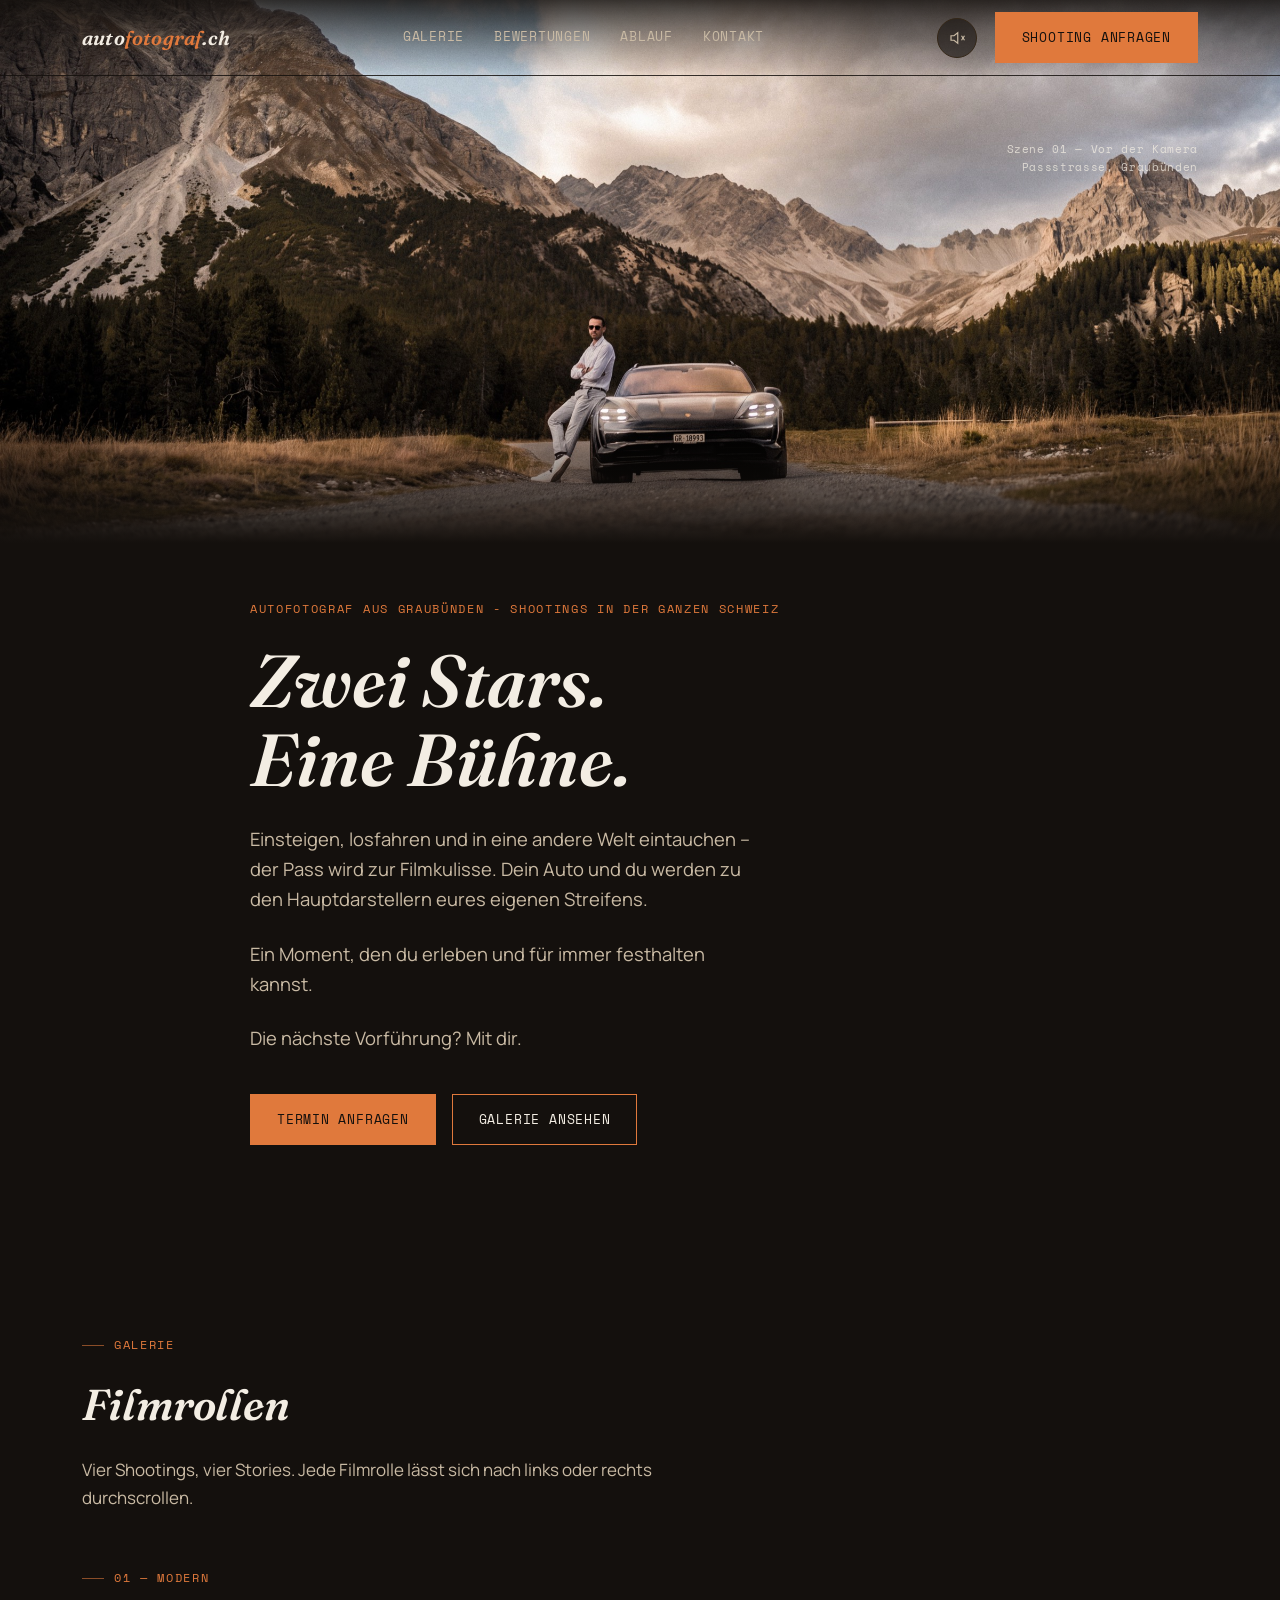
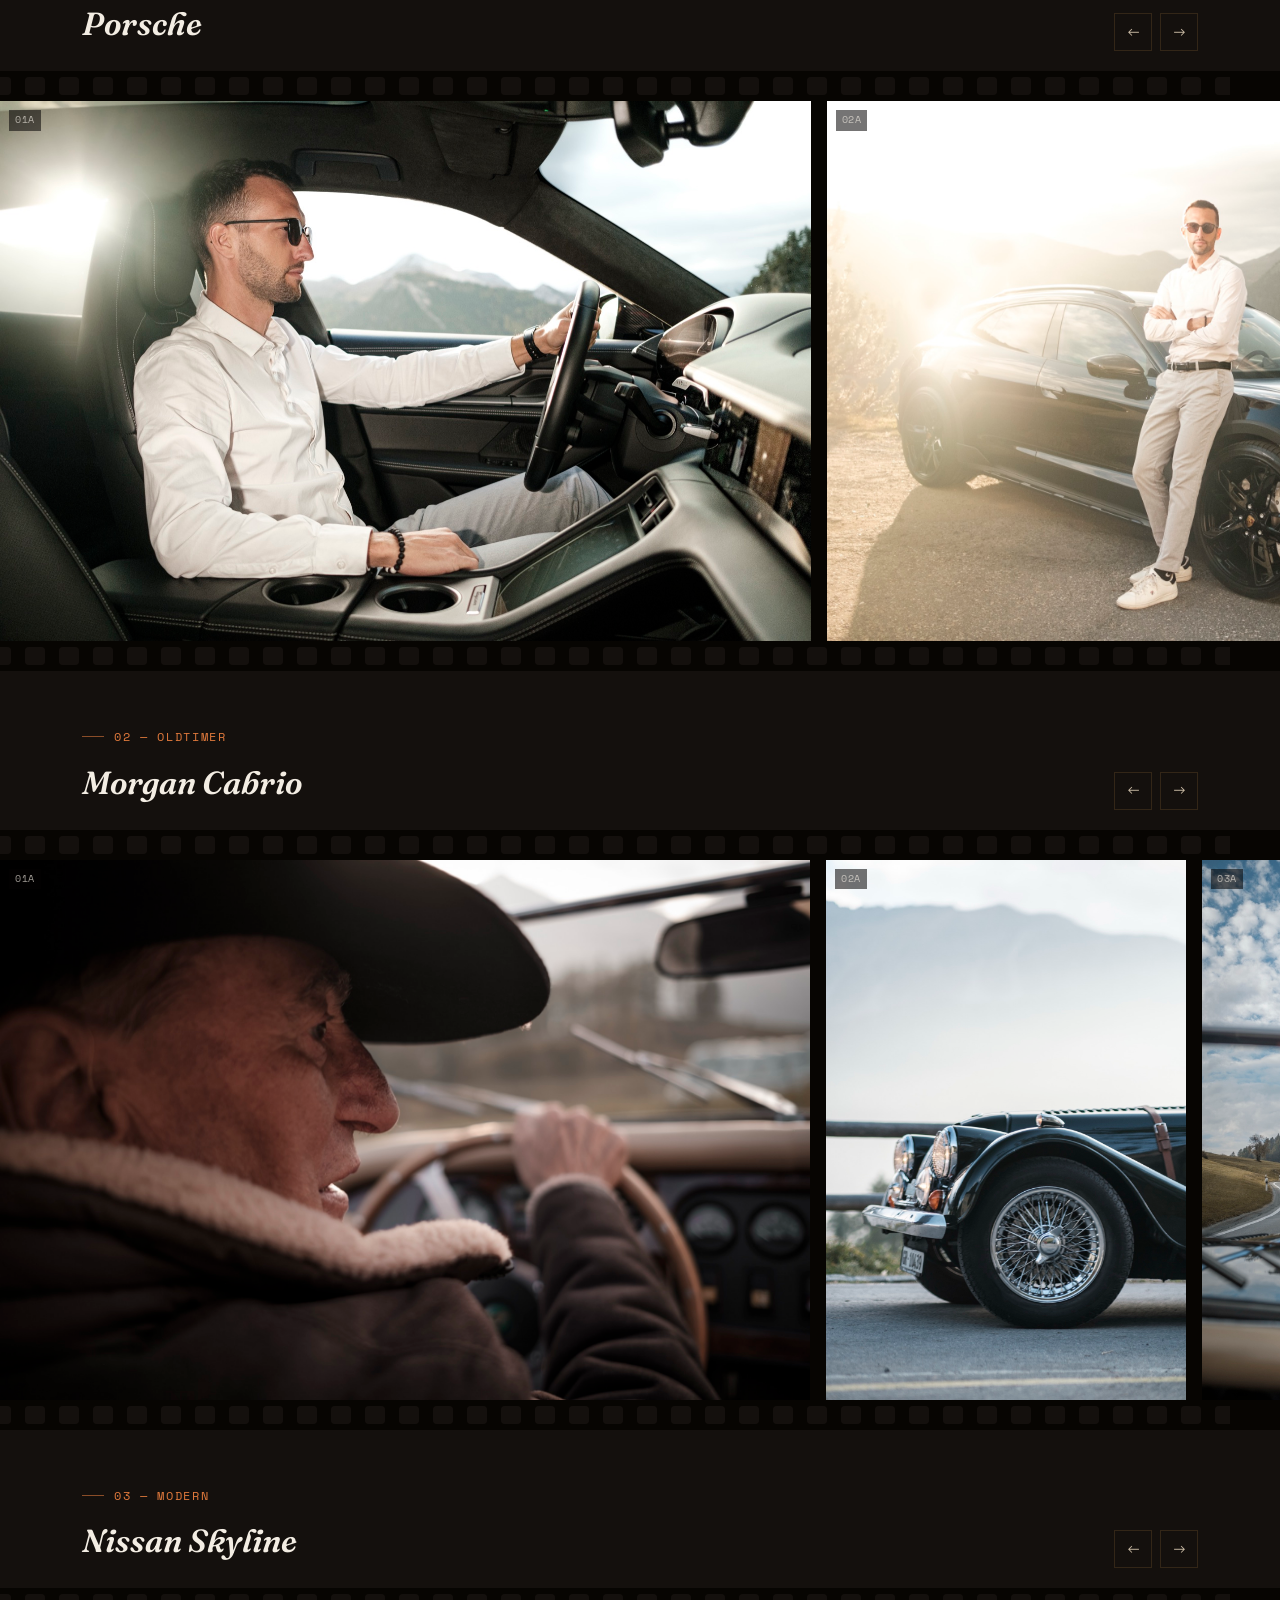
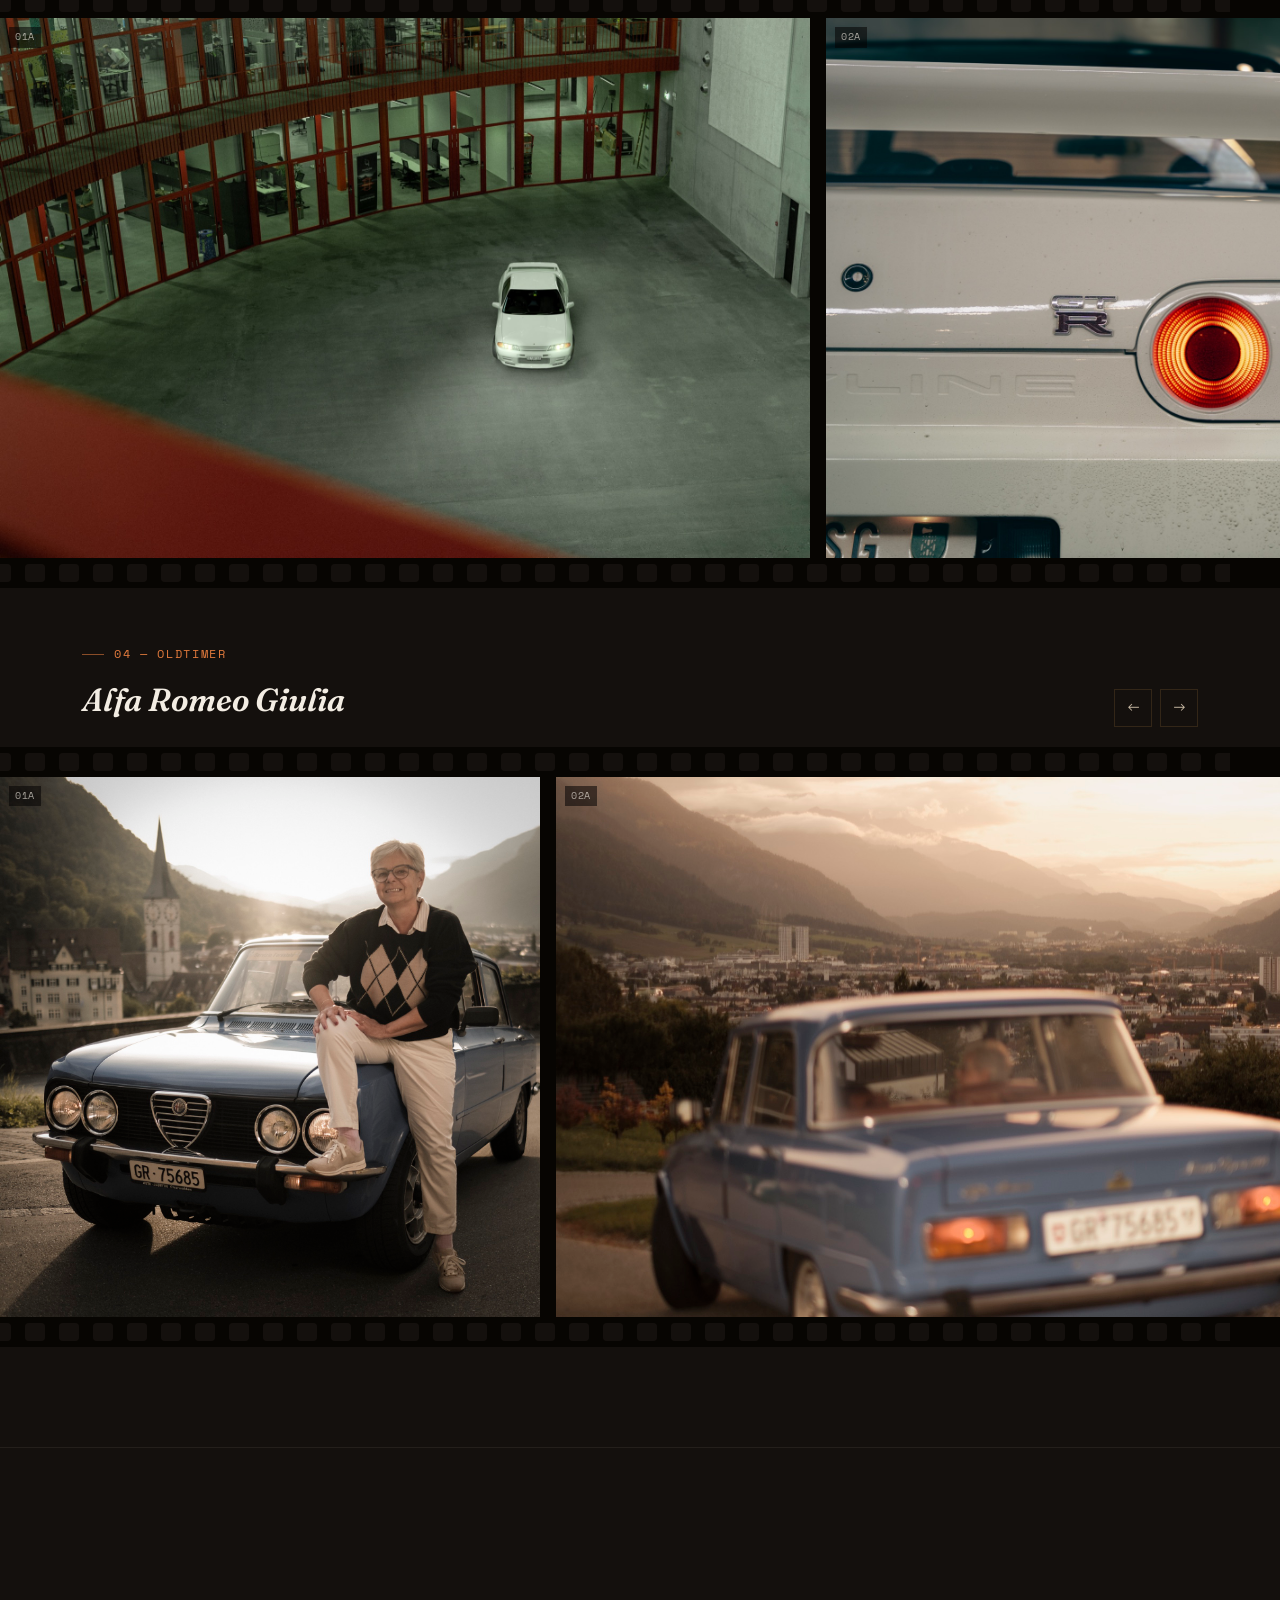
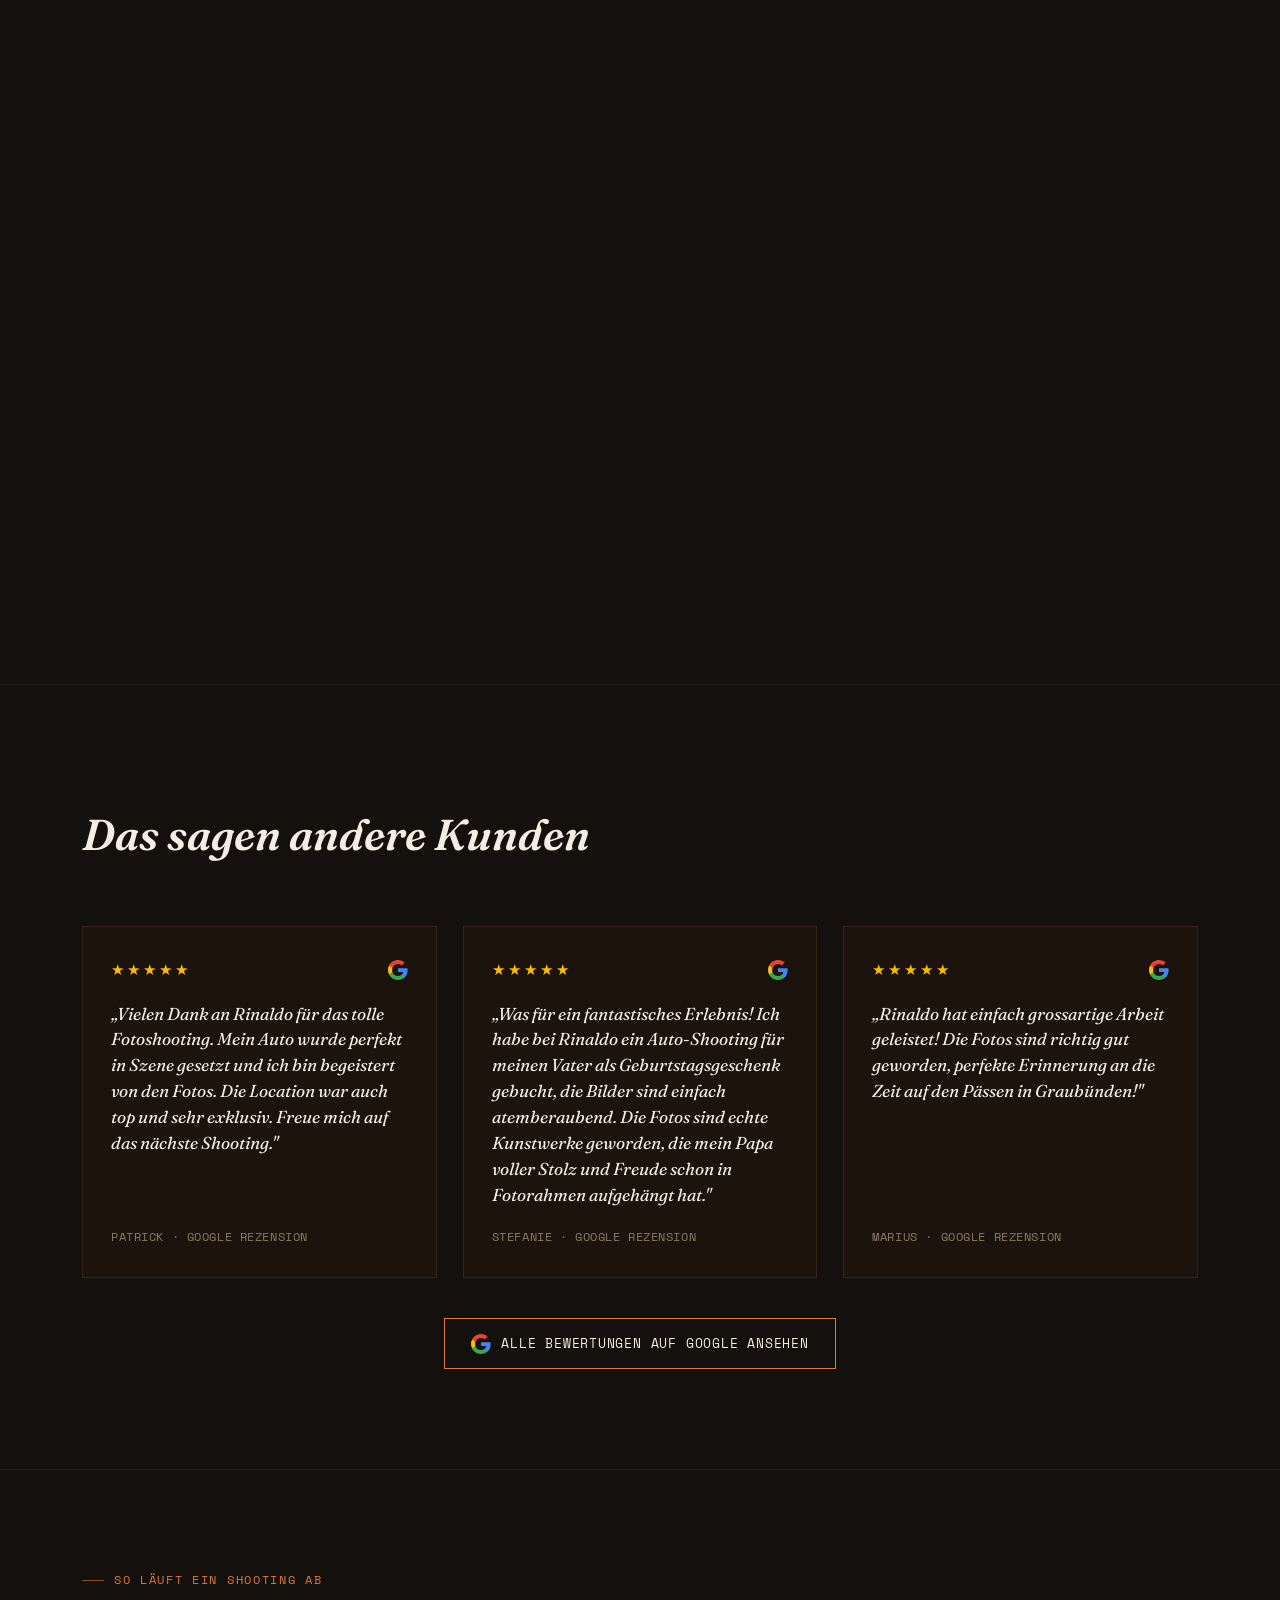
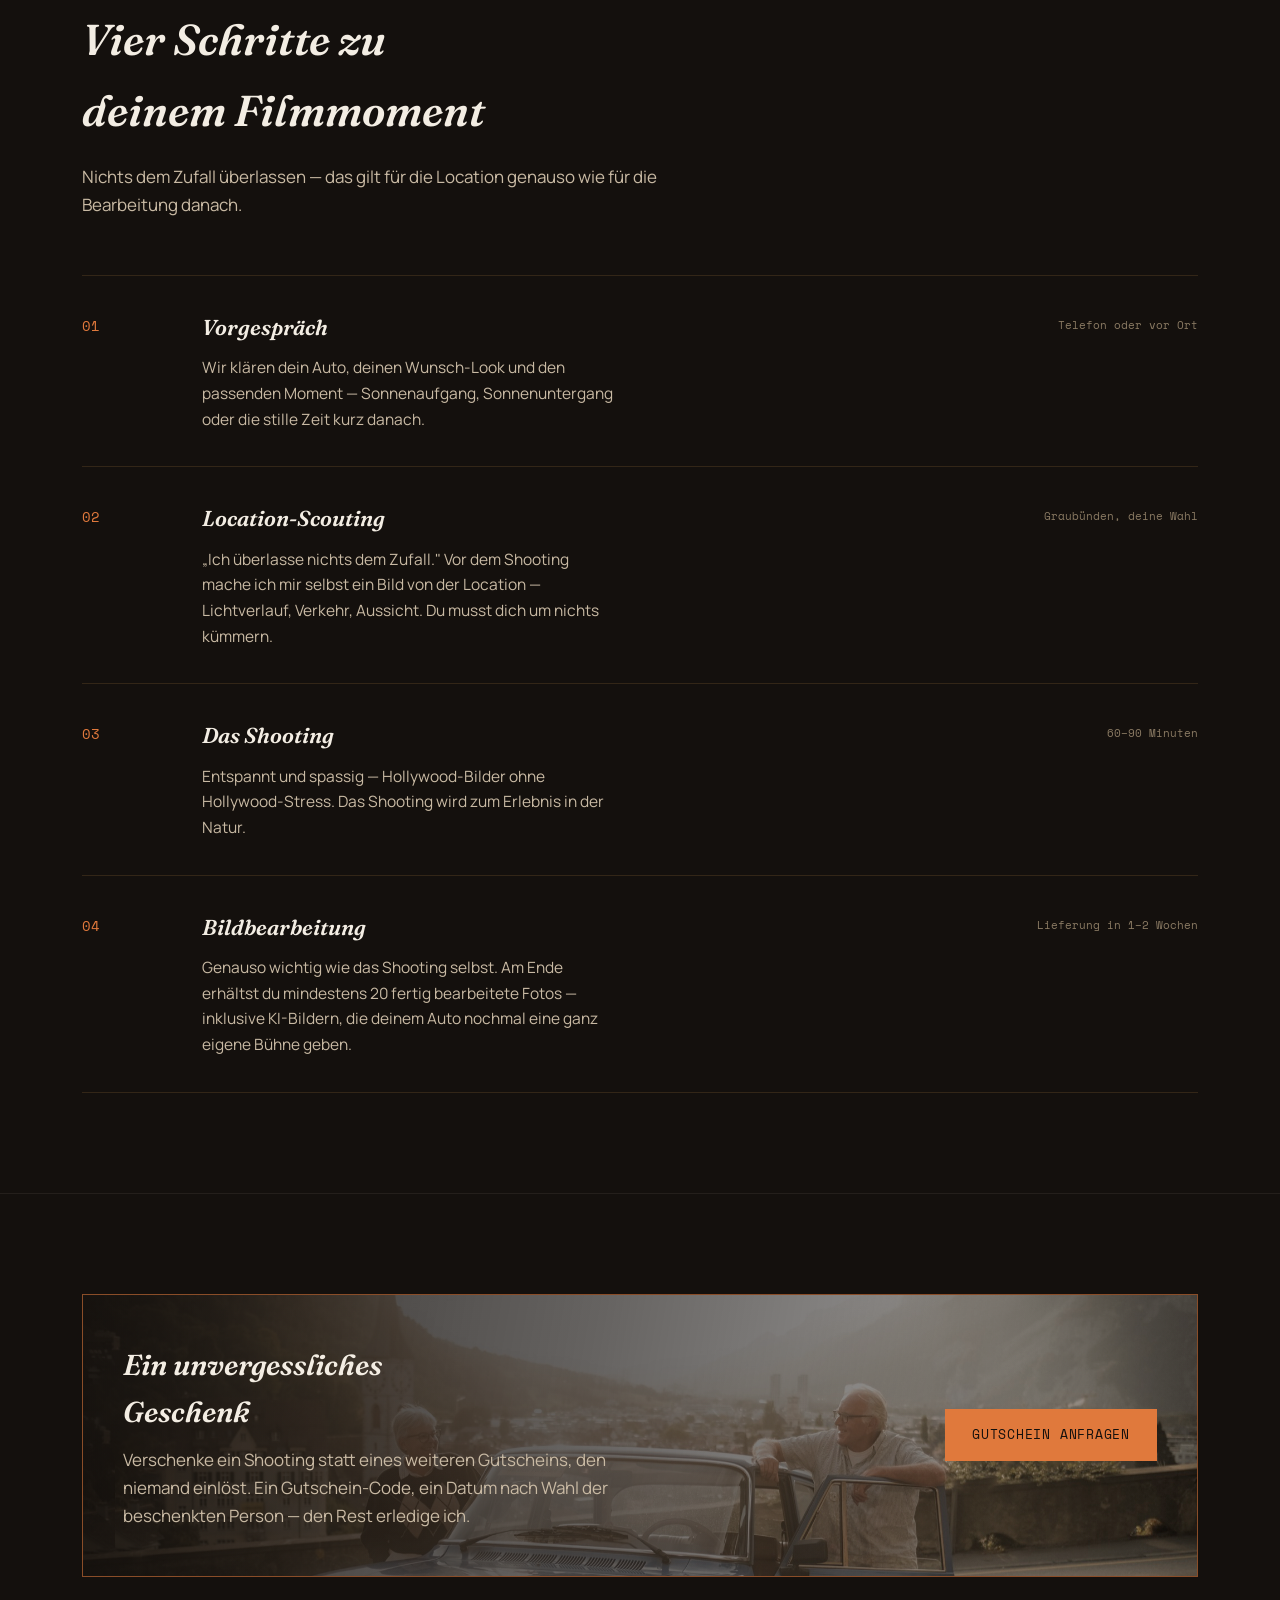
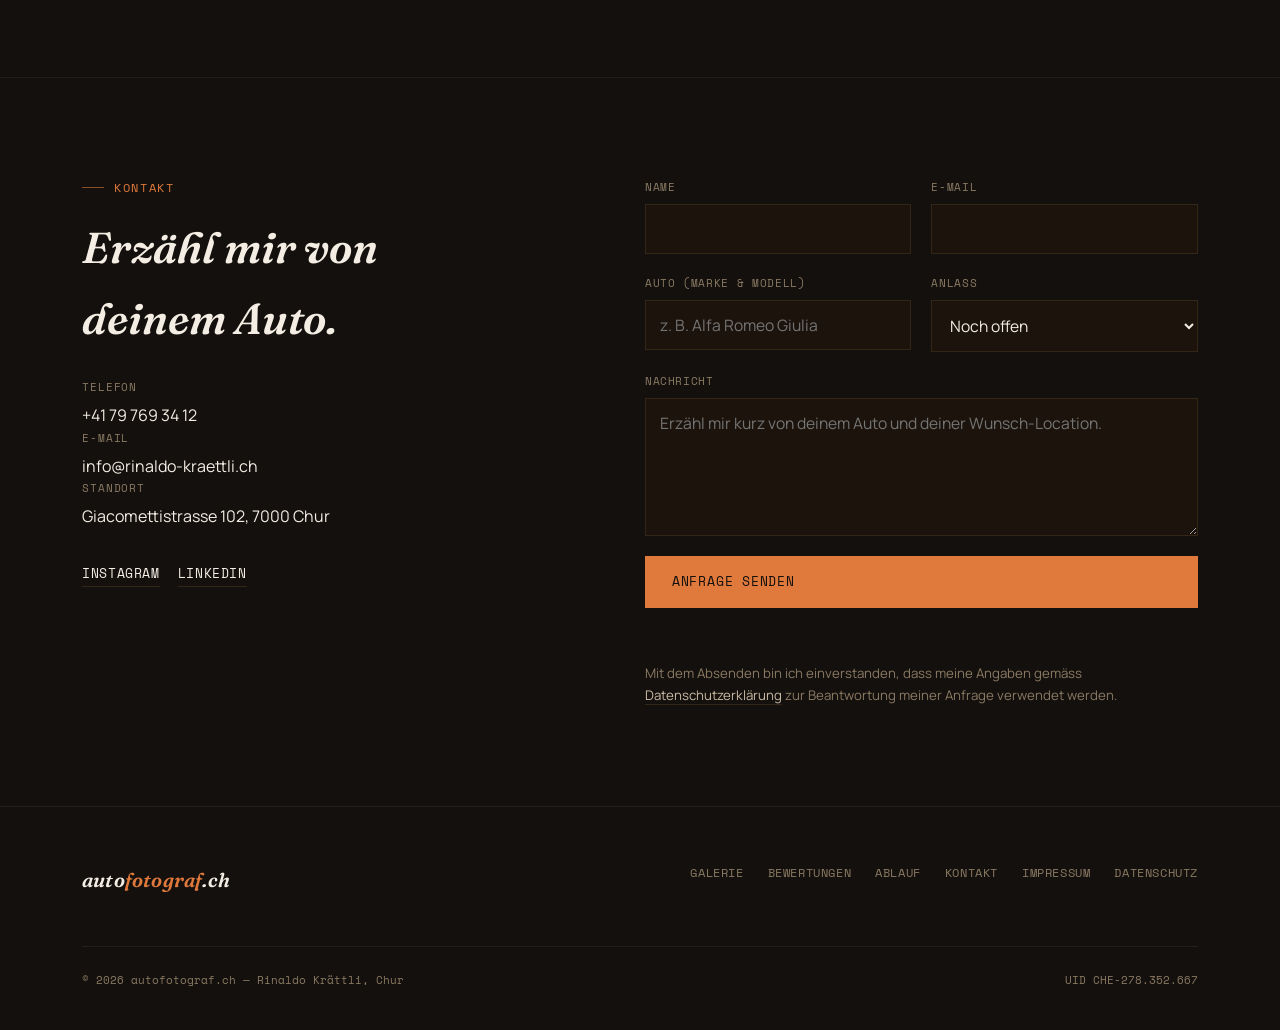
==== index.html @ 962dba7a "Move testimonials above the process section New order: Hero -> Galerie -> Intro (Portrait/Zitat) -> " ====
<!doctype html>
<html lang="de-CH">
<head>
  <meta charset="UTF-8">
  <meta name="viewport" content="width=device-width, initial-scale=1">
  <title>Autofotograf Schweiz — Auto-Fotoshootings in Graubünden</title>
  <meta name="description" content="Autofotograf aus der Schweiz, spezialisiert auf Auto-Fotoshootings auf den schönsten Pässen Graubündens. Cinematische Bilder, persönliche Betreuung, KI-Bilder inklusive. Jetzt Termin anfragen.">
  <link rel="canonical" href="https://www.autofotograf.ch/">
  <meta name="robots" content="index, follow">

  <!-- Open Graph -->
  <meta property="og:type" content="website">
  <meta property="og:site_name" content="autofotograf.ch">
  <meta property="og:title" content="Autofotograf Schweiz — Auto-Fotoshootings in Graubünden">
  <meta property="og:description" content="Dein Auto, inszeniert wie im Film. Autofotograf aus der Schweiz, unterwegs auf den Pässen Graubündens — mit Location-Scouting, professioneller Bearbeitung und KI-Bildern inklusive.">
  <meta property="og:url" content="https://www.autofotograf.ch/">
  <meta property="og:image" content="https://www.autofotograf.ch/assets/social-share.jpg">
  <meta property="og:locale" content="de_CH">
  <meta name="twitter:card" content="summary_large_image">
  <meta name="twitter:title" content="Autofotograf Schweiz — Auto-Fotoshootings in Graubünden">
  <meta name="twitter:description" content="Dein Auto, inszeniert wie im Film. Autofotograf aus der Schweiz, unterwegs auf den Pässen Graubündens.">
  <meta name="twitter:image" content="https://www.autofotograf.ch/assets/social-share.jpg">

  <link rel="icon" href="assets/favicon.svg" type="image/svg+xml">
  <link rel="icon" href="assets/favicon-32.png" sizes="32x32" type="image/png">
  <link rel="apple-touch-icon" href="assets/apple-touch-icon.png">
  <link rel="preconnect" href="https://fonts.googleapis.com">
  <link rel="preconnect" href="https://fonts.gstatic.com" crossorigin>
  <link href="https://fonts.googleapis.com/css2?family=Fraunces:ital,wght@0,500;0,600;1,500;1,600&family=Manrope:wght@400;500;600;700&family=Space+Mono:wght@400;700&display=swap" rel="stylesheet">
  <link rel="stylesheet" href="assets/styles.css">

  <!-- Structured data: local business + reviews, so search engines connect the dots without guesswork -->
  <script type="application/ld+json">
  {
    "@context": "https://schema.org",
    "@type": "ProfessionalService",
    "name": "autofotograf.ch — Rinaldo Krättli",
    "image": "https://www.autofotograf.ch/assets/social-share.jpg",
    "url": "https://www.autofotograf.ch/",
    "telephone": "+41797693412",
    "email": "info@rinaldo-kraettli.ch",
    "priceRange": "CHF",
    "address": {
      "@type": "PostalAddress",
      "streetAddress": "Giacomettistrasse 102",
      "postalCode": "7000",
      "addressLocality": "Chur",
      "addressRegion": "Graubünden",
      "addressCountry": "CH"
    },
    "areaServed": ["Schweiz", "Graubünden"],
    "sameAs": [
      "https://www.instagram.com/rinaldokraettli",
      "https://www.linkedin.com/in/rinaldokraettli"
    ],
    "aggregateRating": {
      "@type": "AggregateRating",
      "ratingValue": "5",
      "reviewCount": "3"
    },
    "review": [
      {
        "@type": "Review",
        "author": { "@type": "Person", "name": "Patrick" },
        "reviewRating": { "@type": "Rating", "ratingValue": "5" },
        "reviewBody": "Vielen Dank an Rinaldo für das tolle Fotoshooting. Mein Auto wurde perfekt in Szene gesetzt und ich bin begeistert von den Fotos. Die Location war auch top und sehr exklusiv. Freue mich auf das nächste Shooting."
      },
      {
        "@type": "Review",
        "author": { "@type": "Person", "name": "Stefanie" },
        "reviewRating": { "@type": "Rating", "ratingValue": "5" },
        "reviewBody": "Was für ein fantastisches Erlebnis! Ich habe bei Rinaldo ein Auto-Shooting für meinen Vater als Geburtstagsgeschenk gebucht, die Bilder sind einfach atemberaubend. Die Fotos sind echte Kunstwerke geworden, die ich mir immer wieder gerne anschaue und mein Papa voller Stolz und Freude schon in Fotorahmen aufgehängt hat."
      },
      {
        "@type": "Review",
        "author": { "@type": "Person", "name": "Marius" },
        "reviewRating": { "@type": "Rating", "ratingValue": "5" },
        "reviewBody": "Rinaldo hat einfach grossartige Arbeit geleistet! Ich hatte ein Auto-Fotoshooting bei ihm und die Ergebnisse sind der Hammer. Die Fotos sind richtig gut geworden, perfekte Erinnerung an die Zeit auf den Pässen in Graubünden!"
      }
    ]
  }
  </script>
</head>
<body>
  <a class="skip-link" href="#main">Zum Inhalt springen</a>

  <nav class="site-nav" id="siteNav">
    <div class="wrap">
      <a class="brand" href="#top">auto<span>fotograf</span>.ch</a>
      <div class="nav-links">
        <a href="#galerie">Galerie</a>
        <a href="#bewertungen">Bewertungen</a>
        <a href="#ablauf">Ablauf</a>
        <a href="#kontakt">Kontakt</a>
      </div>
      <div class="nav-right">
        <button class="sound-toggle" id="soundToggle" type="button" aria-pressed="false" aria-label="Hintergrundklang ein- oder ausschalten">
          <svg class="icon-off" viewBox="0 0 24 24" fill="none" stroke="currentColor" stroke-width="1.6"><path d="M4 9v6h4l5 4V5L8 9H4z"/><line x1="18" y1="9" x2="22" y2="15"/><line x1="22" y1="9" x2="18" y2="15"/></svg>
          <svg class="icon-on" viewBox="0 0 24 24" fill="none" stroke="currentColor" stroke-width="1.6"><path d="M4 9v6h4l5 4V5L8 9H4z"/><path d="M16.5 8.5a5 5 0 0 1 0 7"/><path d="M19 6a8.5 8.5 0 0 1 0 12"/></svg>
        </button>
        <a class="btn btn-solid" href="#kontakt">Shooting anfragen</a>
      </div>
    </div>
  </nav>

  <main id="main">

    <!-- ============ HERO ============ -->
    <header class="hero" id="top">
      <div class="hero-media">
        <img src="assets/img/autofotograf-graubuenden-porsche-cinemascope-panorama.jpg" alt="Autofotografie Porsche vor Bündner Bergpanorama, Cinemascope-Weitwinkel" loading="eager" width="2400" height="1018">
        <div class="hero-frame-label">Szene 01 — Vor der Kamera<br>Passstrasse, Graubünden</div>
      </div>
      <div class="wrap hero-copy">
        <div class="eyebrow hero-tag">Autofotograf aus Graubünden - Shootings in der ganzen Schweiz</div>
        <h1 class="reveal">Zwei Stars.<br>Eine Bühne.</h1>
        <p class="sub reveal">Einsteigen, losfahren und in eine andere Welt eintauchen – der Pass wird zur Filmkulisse. Dein Auto und du werden zu den Hauptdarstellern eures eigenen Streifens.</p>
        <p class="sub reveal">Ein Moment, den du erleben und für immer festhalten kannst.</p>
        <p class="sub reveal">Die nächste Vorführung? Mit dir.</p>
        <div class="hero-actions reveal">
          <a class="btn btn-solid" href="#kontakt">Termin anfragen</a>
          <a class="btn" href="#galerie">Galerie ansehen</a>
        </div>
      </div>
    </header>

    <!-- ============ GALERIE ============ -->
    <section id="galerie" aria-labelledby="galerie-heading">
      <div class="wrap">
        <div class="section-head reveal">
          <div class="eyebrow">Galerie</div>
          <h2 id="galerie-heading">Filmrollen</h2>
          <p class="lede">Vier Shootings, vier Stories. Jede Filmrolle lässt sich nach links oder rechts durchscrollen.</p>
        </div>
      </div>

      <!-- Porsche -->
      <div class="car-gallery reveal" aria-labelledby="car-porsche-heading">
        <div class="wrap car-gallery-head">
          <div>
            <div class="eyebrow">01 — Modern</div>
            <h3 id="car-porsche-heading">Porsche</h3>
          </div>
          <div class="car-gallery-nav">
            <button type="button" data-scroll="prev" aria-label="Porsche-Galerie nach links scrollen">←</button>
            <button type="button" data-scroll="next" aria-label="Porsche-Galerie nach rechts scrollen">→</button>
          </div>
        </div>
        <div class="car-gallery-track">
          <div class="car-gallery-item">
            <img src="assets/img/autofotograf-schweiz-porsche-am-steuer.jpg" alt="Autofotografie Porsche, Fahrer am Steuer, Graubünden" loading="eager" width="1600" height="1066">
            <span class="cap">Porsche, am Steuer</span>
          </div>
          <div class="car-gallery-item">
            <img src="assets/img/autofotograf-graubuenden-porsche-bergpanorama.jpg" alt="Autofotografie Porsche mit Besitzer vor Bergpanorama, Graubünden" loading="lazy" width="2000" height="1333">
            <span class="cap">Porsche, Bergpanorama</span>
          </div>
          <div class="car-gallery-item">
            <img src="assets/img/autofotograf-graubuenden-porsche-ausstieg-pass.jpg" alt="Autofotografie Porsche, Ausstieg auf einer Passstrasse, Graubünden" loading="lazy" width="1234" height="1600">
            <span class="cap">Porsche, Ausstieg auf dem Pass</span>
          </div>
          <div class="car-gallery-item">
            <img src="assets/img/autofotograf-graubuenden-porsche-schroffer-gipfel.jpg" alt="Autofotografie Porsche vor schroffem Gipfel, Graubünden" loading="lazy" width="1800" height="1200">
            <span class="cap">Porsche, schroffer Gipfel</span>
          </div>
          <div class="car-gallery-item">
            <img src="assets/img/autofotograf-schweiz-porsche-motorhaube-detail.jpg" alt="Autofotografie Porsche, Nahaufnahme Motorhaube mit Fahrer, Graubünden" loading="lazy" width="1200" height="1800">
            <span class="cap">Porsche, Motorhaube im Detail</span>
          </div>
          <div class="car-gallery-item">
            <img src="assets/img/autofotograf-graubuenden-porsche-blick-tal.jpg" alt="Autofotografie Porsche mit Blick ins Tal, Graubünden" loading="lazy" width="2400" height="1600">
            <span class="cap">Porsche, Blick ins Tal</span>
          </div>
          <div class="car-gallery-item">
            <img src="assets/img/autofotograf-graubuenden-porsche-ausstieg-wald.jpg" alt="Autofotografie Porsche mit Fahrer, Tür offen, Wald- und Bergkulisse Graubünden" loading="lazy" width="2000" height="1333">
            <span class="cap">Porsche, Ausstieg im Wald</span>
          </div>
          <div class="car-gallery-item">
            <img src="assets/img/autofotograf-graubuenden-porsche-goldene-stunde.jpg" alt="Autofotografie Porsche zur goldenen Stunde, Graubünden" loading="lazy" width="1200" height="1800">
            <span class="cap">Porsche, goldene Stunde</span>
          </div>
          <div class="car-gallery-item">
            <img src="assets/img/autofotograf-graubuenden-porsche-fahrer-haube.jpg" alt="Autofotografie Porsche, Fahrer an der Motorhaube, Bergpanorama Graubünden" loading="lazy" width="1506" height="1800">
            <span class="cap">Porsche, Fahrer an der Haube</span>
          </div>
          <div class="car-gallery-item">
            <img src="assets/img/autofotograf-graubuenden-porsche-passstrasse.jpg" alt="Autofotografie Porsche vor Bergpanorama, Graubünden" loading="lazy" width="2400" height="1600">
            <span class="cap">Porsche, Passstrasse Graubünden</span>
          </div>
          <div class="car-gallery-item">
            <img src="assets/img/autofotograf-graubuenden-porsche-vor-gipfel.jpg" alt="Autofotografie Porsche, Fahrer seitlich stehend vor Gipfel, Graubünden" loading="lazy" width="1800" height="1207">
            <span class="cap">Porsche, vor dem Gipfel</span>
          </div>
          <div class="car-gallery-item">
            <img src="assets/img/autofotograf-graubuenden-porsche-abenddaemmerung.jpg" alt="Autofotografie Porsche in der Abenddämmerung, Graubünden" loading="lazy" width="1800" height="1200">
            <span class="cap">Porsche, Abenddämmerung</span>
          </div>
        </div>
      </div>

      <!-- Morgan -->
      <div class="car-gallery reveal" aria-labelledby="car-morgan-heading">
        <div class="wrap car-gallery-head">
          <div>
            <div class="eyebrow">02 — Oldtimer</div>
            <h3 id="car-morgan-heading">Morgan Cabrio</h3>
          </div>
          <div class="car-gallery-nav">
            <button type="button" data-scroll="prev" aria-label="Morgan-Galerie nach links scrollen">←</button>
            <button type="button" data-scroll="next" aria-label="Morgan-Galerie nach rechts scrollen">→</button>
          </div>
        </div>
        <div class="car-gallery-track">
          <div class="car-gallery-item">
            <img src="assets/img/autofotograf-schweiz-morgan-fahrer-hut.jpg" alt="Autofotografie Morgan Roadster, Fahrer mit Hut, Graubünden" loading="lazy" width="1800" height="1200">
            <span class="cap">Morgan, Fahrer mit Hut</span>
          </div>
          <div class="car-gallery-item">
            <img src="assets/img/autofotograf-graubuenden-morgan-kurve-nebel.jpg" alt="Autofotografie Morgan Roadster in einer Kurve im Nebel, Graubünden" loading="lazy" width="1200" height="1800">
            <span class="cap">Morgan, Kurve im Nebel</span>
          </div>
          <div class="car-gallery-item">
            <img src="assets/img/autofotograf-schweiz-morgan-armaturen-detail.jpg" alt="Autofotografie Morgan Roadster, Blick auf die Armaturen, Graubünden" loading="lazy" width="1200" height="1800">
            <span class="cap">Morgan, Armaturen im Detail</span>
          </div>
          <div class="car-gallery-item">
            <img src="assets/img/autofotograf-graubuenden-morgan-gewitterhimmel.jpg" alt="Autofotografie Morgan Roadster unter dramatischem Gewitterhimmel, Graubünden" loading="lazy" width="1800" height="1200">
            <span class="cap">Morgan, Gewitterhimmel</span>
          </div>
          <div class="car-gallery-item">
            <img src="assets/img/autofotograf-graubuenden-morgan-pfeife-weitblick.jpg" alt="Autofotografie Morgan Roadster, Fahrer mit Pfeife, Blick ins Tal, Graubünden" loading="lazy" width="1800" height="1200">
            <span class="cap">Morgan, Pfeife und Weitblick</span>
          </div>
          <div class="car-gallery-item">
            <img src="assets/img/autofotograf-schweiz-morgan-waldstrasse.jpg" alt="Autofotografie Morgan Roadster auf einer Waldstrasse, Graubünden" loading="lazy" width="1800" height="1200">
            <span class="cap">Morgan, Waldstrasse</span>
          </div>
          <div class="car-gallery-item">
            <img src="assets/img/autofotograf-graubuenden-morgan-rueckspiegel.jpg" alt="Autofotografie Morgan Roadster, Blick durch den Rückspiegel, Alpenpass Graubünden" loading="lazy" width="1600" height="1066">
            <span class="cap">Morgan, Blick zurück</span>
          </div>
          <div class="car-gallery-item">
            <img src="assets/img/autofotograf-schweiz-morgan-holzlenkrad.jpg" alt="Autofotografie Morgan Roadster, Holzlenkrad im Detail, Graubünden" loading="lazy" width="1800" height="1263">
            <span class="cap">Morgan, Holzlenkrad</span>
          </div>
          <div class="car-gallery-item">
            <img src="assets/img/autofotograf-graubuenden-morgan-fahrerportrait.jpg" alt="Autofotografie Morgan Roadster, Fahrerportrait mit Pfeife, Graubünden" loading="lazy" width="1200" height="1800">
            <span class="cap">Morgan, Fahrerportrait</span>
          </div>
          <div class="car-gallery-item">
            <img src="assets/img/autofotograf-graubuenden-morgan-dorfstrasse.jpg" alt="Autofotografie Morgan Roadster in einer Bündner Dorfstrasse" loading="lazy" width="1200" height="1800">
            <span class="cap">Morgan, in der Dorfstrasse</span>
          </div>
          <div class="car-gallery-item">
            <img src="assets/img/autofotograf-schweiz-morgan-offene-strasse.jpg" alt="Autofotografie Morgan Roadster auf offener Strasse, Graubünden" loading="lazy" width="1800" height="1324">
            <span class="cap">Morgan, offene Strasse</span>
          </div>
          <div class="car-gallery-item">
            <img src="assets/img/autofotograf-schweiz-morgan-ki-bild.jpg" alt="KI-generiertes Bild eines Morgan Roadster unter dramatischem Himmel, Beispiel aus dem Shooting" loading="lazy" width="1800" height="1192">
            <span class="cap">KI-Bild-Beispiel — inklusive</span>
          </div>
        </div>
      </div>

      <!-- Nissan -->
      <div class="car-gallery reveal" aria-labelledby="car-nissan-heading">
        <div class="wrap car-gallery-head">
          <div>
            <div class="eyebrow">03 — Modern</div>
            <h3 id="car-nissan-heading">Nissan Skyline</h3>
          </div>
          <div class="car-gallery-nav">
            <button type="button" data-scroll="prev" aria-label="Nissan-Galerie nach links scrollen">←</button>
            <button type="button" data-scroll="next" aria-label="Nissan-Galerie nach rechts scrollen">→</button>
          </div>
        </div>
        <div class="car-gallery-track">
          <div class="car-gallery-item">
            <img src="assets/img/autofotograf-schweiz-nissan-skyline-von-oben.jpg" alt="Autofotografie Nissan Skyline von oben, roter Stahlrahmen, Graubünden" loading="lazy" width="1800" height="1200">
            <span class="cap">Nissan Skyline, von oben</span>
          </div>
          <div class="car-gallery-item">
            <img src="assets/img/autofotograf-schweiz-nissan-skyline-ruecklicht.jpg" alt="Autofotografie Nissan Skyline GT-R, Rücklicht im Detail, Graubünden" loading="lazy" width="1800" height="1200">
            <span class="cap">Nissan Skyline, Rücklicht-Detail</span>
          </div>
          <div class="car-gallery-item">
            <img src="assets/img/autofotograf-schweiz-nissan-skyline-weitwinkel.jpg" alt="Autofotografie Nissan Skyline von oben, Weitwinkel, Graubünden" loading="lazy" width="1800" height="1200">
            <span class="cap">Nissan Skyline, Weitwinkel</span>
          </div>
          <div class="car-gallery-item">
            <img src="assets/img/autofotograf-schweiz-nissan-skyline-glasfassade.jpg" alt="Autofotografie Nissan Skyline vor einer Glasfassade, Graubünden" loading="lazy" width="1800" height="1200">
            <span class="cap">Nissan Skyline, Glasfassade</span>
          </div>
          <div class="car-gallery-item">
            <img src="assets/img/autofotograf-schweiz-nissan-skyline-tueroeffnung.jpg" alt="Autofotografie Nissan Skyline von oben, Fahrer öffnet die Tür, Graubünden" loading="lazy" width="1200" height="1800">
            <span class="cap">Nissan Skyline, Türöffnung</span>
          </div>
          <div class="car-gallery-item">
            <img src="assets/img/autofotograf-schweiz-nissan-skyline-frontansicht.jpg" alt="Autofotografie Nissan Skyline, Frontansicht mit Scheinwerfern, Industriehalle" loading="lazy" width="1200" height="1800">
            <span class="cap">Nissan Skyline, Frontansicht</span>
          </div>
          <div class="car-gallery-item">
            <img src="assets/img/autofotograf-schweiz-nissan-skyline-halle.jpg" alt="Autofotografie Nissan Skyline von oben in einer Industriehalle, Graubünden" loading="lazy" width="1200" height="1800">
            <span class="cap">Nissan Skyline, Halle von oben</span>
          </div>
          <div class="car-gallery-item">
            <img src="assets/img/autofotograf-schweiz-nissan-skyline-rotunde.jpg" alt="Autofotografie Nissan Skyline in einer runden Glashalle, Graubünden" loading="lazy" width="1800" height="1200">
            <span class="cap">Nissan Skyline, Rotunde</span>
          </div>
        </div>
      </div>

      <!-- Alfa Romeo -->
      <div class="car-gallery reveal" aria-labelledby="car-alfa-heading">
        <div class="wrap car-gallery-head">
          <div>
            <div class="eyebrow">04 — Oldtimer</div>
            <h3 id="car-alfa-heading">Alfa Romeo Giulia</h3>
          </div>
          <div class="car-gallery-nav">
            <button type="button" data-scroll="prev" aria-label="Alfa-Romeo-Galerie nach links scrollen">←</button>
            <button type="button" data-scroll="next" aria-label="Alfa-Romeo-Galerie nach rechts scrollen">→</button>
          </div>
        </div>
        <div class="car-gallery-track">
          <div class="car-gallery-item">
            <img src="assets/img/autofotograf-graubuenden-alfa-romeo-giulia-chur.jpg" alt="Autofotografie Alfa Romeo Giulia mit Fahrerin, Chur, Graubünden, Abendlicht" loading="lazy" width="1600" height="1600">
            <span class="cap">Alfa Romeo Giulia, Chur</span>
          </div>
          <div class="car-gallery-item">
            <img src="assets/img/autofotograf-schweiz-alfa-romeo-giulia-lenkrad.jpg" alt="Autofotografie Alfa Romeo Giulia, Hand am Lenkrad, Graubünden" loading="lazy" width="1800" height="1012">
            <span class="cap">Alfa Romeo Giulia, am Lenkrad</span>
          </div>
          <div class="car-gallery-item">
            <img src="assets/img/autofotograf-graubuenden-alfa-romeo-giulia-ehepaar.jpg" alt="Ehepaar mit ihrem Alfa Romeo Giulia auf einer Passstrasse über Chur, Graubünden, Abendlicht" loading="lazy" width="2000" height="1333">
            <span class="cap">Alfa Romeo Giulia über Chur</span>
          </div>
          <div class="car-gallery-item">
            <img src="assets/img/autofotograf-schweiz-alfa-romeo-giulia-spiegelung.jpg" alt="Autofotografie Alfa Romeo Giulia, Spiegelung im Seitenspiegel, Graubünden" loading="lazy" width="1200" height="1800">
            <span class="cap">Alfa Romeo Giulia, Spiegelung</span>
          </div>
          <div class="car-gallery-item">
            <img src="assets/img/autofotograf-graubuenden-alfa-romeo-giulia-blick-chur.jpg" alt="Autofotografie Alfa Romeo Giulia, Blick durch die Frontscheibe auf Chur, Graubünden" loading="lazy" width="1600" height="1066">
            <span class="cap">Alfa Romeo Giulia, Blick auf Chur</span>
          </div>
          <div class="car-gallery-item">
            <img src="assets/img/autofotograf-schweiz-alfa-romeo-giulia-schriftzug.jpg" alt="Detailaufnahme Giulia-Schriftzug im Alfa Romeo, Graubünden" loading="lazy" width="1066" height="1600">
            <span class="cap">Alfa Romeo Giulia, Schriftzug</span>
          </div>
          <div class="car-gallery-item">
            <img src="assets/img/autofotograf-graubuenden-alfa-romeo-giulia-sonnenuntergang.jpg" alt="Autofotografie Alfa Romeo Giulia, Fahrerin bei Sonnenuntergang über Chur, Graubünden" loading="lazy" width="1200" height="1800">
            <span class="cap">Alfa Romeo Giulia, Sonnenuntergang</span>
          </div>
          <div class="car-gallery-item">
            <img src="assets/img/autofotograf-schweiz-alfa-romeo-giulia-detail.jpg" alt="Autofotografie Alfa Romeo Giulia, Detailaufnahme, Graubünden" loading="lazy" width="1800" height="1200">
            <span class="cap">Alfa Romeo Giulia, Detail</span>
          </div>
          <div class="car-gallery-item">
            <img src="assets/img/autofotograf-graubuenden-alfa-romeo-giulia-ausstieg.jpg" alt="Autofotografie Alfa Romeo Giulia, Ausstieg bei Sonnenuntergang über Chur, Graubünden" loading="lazy" width="1800" height="1200">
            <span class="cap">Alfa Romeo Giulia, Ausstieg</span>
          </div>
          <div class="car-gallery-item">
            <img src="assets/img/autofotograf-schweiz-alfa-romeo-giulia-gegenlicht.jpg" alt="Autofotografie Alfa Romeo Giulia, Lenkrad im Gegenlicht, Graubünden" loading="lazy" width="1800" height="1200">
            <span class="cap">Alfa Romeo Giulia, Gegenlicht</span>
          </div>
          <div class="car-gallery-item">
            <img src="assets/img/autofotograf-graubuenden-alfa-romeo-giulia-dachblick.jpg" alt="Autofotografie Alfa Romeo Giulia, Blick über die Dächer von Chur, Graubünden" loading="lazy" width="1800" height="1200">
            <span class="cap">Alfa Romeo Giulia, Blick über Chur</span>
          </div>
          <div class="car-gallery-item">
            <img src="assets/img/autofotograf-schweiz-alfa-romeo-giulia-ki-bild.jpg" alt="KI-generiertes Bild eines Alfa Romeo Giulia bei Sonnenuntergang, Beispiel aus dem Shooting" loading="lazy" width="1750" height="1800">
            <span class="cap">KI-Bild-Beispiel — inklusive</span>
          </div>
        </div>
      </div>
    </section>

    <!-- ============ INTRO / PHILOSOPHY ============ -->
    <section class="intro" aria-labelledby="intro-heading">
      <div class="wrap intro-grid">
        <div class="intro-portrait reveal">
          <img src="assets/img/autofotograf-portrait-rinaldo-kraettli.jpg" alt="Porträt von Rinaldo Krättli, Autofotograf" loading="lazy" width="1085" height="1356">
        </div>
        <div class="intro-copy reveal">
          <div class="eyebrow">Über mich</div>
          <h2 id="intro-heading">Kein Studio. Keine grüne Wand. Nur echtes Licht.</h2>
          <blockquote class="intro-quote">
            „Bei meinen Autoshootings versuche ich ein bestimmtes Gefühl und eine bestimmte Stimmung zu transportieren. Ein Auto löst Emotionen aus — diese versuche ich festzuhalten, um eine einmalige Erinnerung zu schaffen."
            <cite>— Rinaldo Krättli</cite>
          </blockquote>
          <div class="intro-text">
            <p>Warum ins Studio, wenn die besten Kulissen direkt vor unserer Haustür liegen?</p>
            <p>Wir fahren dorthin, wo die Strasse zur Filmkulisse wird: auf den Pass bei Sonnenuntergang, in die Stadt zur blauen Stunde oder an den Lago zur Mittagszeit.</p>
            <p>Vor dem Shooting überlegen wir uns das passende Drehbuch für die Story und schaffen damit eine Erinnerung, die für immer bleibt.</p>
          </div>
        </div>
      </div>
    </section>

    <!-- ============ BEWERTUNGEN ============ -->
    <section id="bewertungen" aria-labelledby="bewertungen-heading">
      <div class="wrap">
        <div class="section-head reveal">
          <h2 id="bewertungen-heading">Das sagen andere Kunden</h2>
        </div>
        <div class="testimonial-grid">
          <article class="testimonial-card reveal">
            <div class="testimonial-top">
              <div class="stars" aria-label="5 von 5 Sternen">★★★★★</div>
              <svg class="google-g" viewBox="0 0 18 18" aria-hidden="true">
                <path fill="#4285F4" d="M17.64 9.2c0-.637-.057-1.251-.164-1.84H9v3.481h4.844a4.14 4.14 0 0 1-1.796 2.716v2.259h2.908c1.702-1.567 2.684-3.875 2.684-6.615z"/>
                <path fill="#34A853" d="M9 18c2.43 0 4.467-.806 5.956-2.18l-2.908-2.259c-.806.54-1.837.86-3.048.86-2.344 0-4.328-1.584-5.036-3.711H.957v2.332C2.438 15.983 5.482 18 9 18z"/>
                <path fill="#FBBC05" d="M3.964 10.71A5.41 5.41 0 0 1 3.682 9c0-.593.102-1.17.282-1.71V4.958H.957A8.996 8.996 0 0 0 0 9c0 1.452.348 2.827.957 4.042l3.007-2.332z"/>
                <path fill="#EA4335" d="M9 3.58c1.321 0 2.508.454 3.44 1.345l2.582-2.58C13.463.891 11.426 0 9 0 5.482 0 2.438 2.017.957 4.958L3.964 7.29C4.672 5.163 6.656 3.58 9 3.58z"/>
              </svg>
            </div>
            <blockquote>„Vielen Dank an Rinaldo für das tolle Fotoshooting. Mein Auto wurde perfekt in Szene gesetzt und ich bin begeistert von den Fotos. Die Location war auch top und sehr exklusiv. Freue mich auf das nächste Shooting."</blockquote>
            <footer>Patrick · Google Rezension</footer>
          </article>
          <article class="testimonial-card reveal">
            <div class="testimonial-top">
              <div class="stars" aria-label="5 von 5 Sternen">★★★★★</div>
              <svg class="google-g" viewBox="0 0 18 18" aria-hidden="true">
                <path fill="#4285F4" d="M17.64 9.2c0-.637-.057-1.251-.164-1.84H9v3.481h4.844a4.14 4.14 0 0 1-1.796 2.716v2.259h2.908c1.702-1.567 2.684-3.875 2.684-6.615z"/>
                <path fill="#34A853" d="M9 18c2.43 0 4.467-.806 5.956-2.18l-2.908-2.259c-.806.54-1.837.86-3.048.86-2.344 0-4.328-1.584-5.036-3.711H.957v2.332C2.438 15.983 5.482 18 9 18z"/>
                <path fill="#FBBC05" d="M3.964 10.71A5.41 5.41 0 0 1 3.682 9c0-.593.102-1.17.282-1.71V4.958H.957A8.996 8.996 0 0 0 0 9c0 1.452.348 2.827.957 4.042l3.007-2.332z"/>
                <path fill="#EA4335" d="M9 3.58c1.321 0 2.508.454 3.44 1.345l2.582-2.58C13.463.891 11.426 0 9 0 5.482 0 2.438 2.017.957 4.958L3.964 7.29C4.672 5.163 6.656 3.58 9 3.58z"/>
              </svg>
            </div>
            <blockquote>„Was für ein fantastisches Erlebnis! Ich habe bei Rinaldo ein Auto-Shooting für meinen Vater als Geburtstagsgeschenk gebucht, die Bilder sind einfach atemberaubend. Die Fotos sind echte Kunstwerke geworden, die mein Papa voller Stolz und Freude schon in Fotorahmen aufgehängt hat."</blockquote>
            <footer>Stefanie · Google Rezension</footer>
          </article>
          <article class="testimonial-card reveal">
            <div class="testimonial-top">
              <div class="stars" aria-label="5 von 5 Sternen">★★★★★</div>
              <svg class="google-g" viewBox="0 0 18 18" aria-hidden="true">
                <path fill="#4285F4" d="M17.64 9.2c0-.637-.057-1.251-.164-1.84H9v3.481h4.844a4.14 4.14 0 0 1-1.796 2.716v2.259h2.908c1.702-1.567 2.684-3.875 2.684-6.615z"/>
                <path fill="#34A853" d="M9 18c2.43 0 4.467-.806 5.956-2.18l-2.908-2.259c-.806.54-1.837.86-3.048.86-2.344 0-4.328-1.584-5.036-3.711H.957v2.332C2.438 15.983 5.482 18 9 18z"/>
                <path fill="#FBBC05" d="M3.964 10.71A5.41 5.41 0 0 1 3.682 9c0-.593.102-1.17.282-1.71V4.958H.957A8.996 8.996 0 0 0 0 9c0 1.452.348 2.827.957 4.042l3.007-2.332z"/>
                <path fill="#EA4335" d="M9 3.58c1.321 0 2.508.454 3.44 1.345l2.582-2.58C13.463.891 11.426 0 9 0 5.482 0 2.438 2.017.957 4.958L3.964 7.29C4.672 5.163 6.656 3.58 9 3.58z"/>
              </svg>
            </div>
            <blockquote>„Rinaldo hat einfach grossartige Arbeit geleistet! Die Fotos sind richtig gut geworden, perfekte Erinnerung an die Zeit auf den Pässen in Graubünden!"</blockquote>
            <footer>Marius · Google Rezension</footer>
          </article>
        </div>
        <div class="google-cta-row reveal">
          <a class="btn btn-outline google-cta" href="https://share.google/8cr7Yospc3jg8aepk" target="_blank" rel="noopener">
            <svg class="google-g" viewBox="0 0 18 18" aria-hidden="true">
              <path fill="#4285F4" d="M17.64 9.2c0-.637-.057-1.251-.164-1.84H9v3.481h4.844a4.14 4.14 0 0 1-1.796 2.716v2.259h2.908c1.702-1.567 2.684-3.875 2.684-6.615z"/>
              <path fill="#34A853" d="M9 18c2.43 0 4.467-.806 5.956-2.18l-2.908-2.259c-.806.54-1.837.86-3.048.86-2.344 0-4.328-1.584-5.036-3.711H.957v2.332C2.438 15.983 5.482 18 9 18z"/>
              <path fill="#FBBC05" d="M3.964 10.71A5.41 5.41 0 0 1 3.682 9c0-.593.102-1.17.282-1.71V4.958H.957A8.996 8.996 0 0 0 0 9c0 1.452.348 2.827.957 4.042l3.007-2.332z"/>
              <path fill="#EA4335" d="M9 3.58c1.321 0 2.508.454 3.44 1.345l2.582-2.58C13.463.891 11.426 0 9 0 5.482 0 2.438 2.017.957 4.958L3.964 7.29C4.672 5.163 6.656 3.58 9 3.58z"/>
            </svg>
            Alle Bewertungen auf Google ansehen
          </a>
        </div>
      </div>
    </section>

    <!-- ============ ABLAUF / PROCESS ============ -->
    <section id="ablauf" aria-labelledby="ablauf-heading">
      <div class="wrap">
        <div class="section-head reveal">
          <div class="eyebrow">So läuft ein Shooting ab</div>
          <h2 id="ablauf-heading">Vier Schritte zu deinem Filmmoment</h2>
          <p class="lede">Nichts dem Zufall überlassen — das gilt für die Location genauso wie für die Bearbeitung danach.</p>
        </div>
        <div class="process-list">
          <div class="process-item reveal">
            <div class="num">01</div>
            <div>
              <h3>Vorgespräch</h3>
              <p class="d">Wir klären dein Auto, deinen Wunsch-Look und den passenden Moment — Sonnenaufgang, Sonnenuntergang oder die stille Zeit kurz danach.</p>
            </div>
            <div class="process-visual">Telefon oder vor Ort</div>
          </div>
          <div class="process-item reveal">
            <div class="num">02</div>
            <div>
              <h3>Location-Scouting</h3>
              <p class="d">„Ich überlasse nichts dem Zufall." Vor dem Shooting mache ich mir selbst ein Bild von der Location — Lichtverlauf, Verkehr, Aussicht. Du musst dich um nichts kümmern.</p>
            </div>
            <div class="process-visual">Graubünden, deine Wahl</div>
          </div>
          <div class="process-item reveal">
            <div class="num">03</div>
            <div>
              <h3>Das Shooting</h3>
              <p class="d">Entspannt und spassig — Hollywood-Bilder ohne Hollywood-Stress. Das Shooting wird zum Erlebnis in der Natur.</p>
            </div>
            <div class="process-visual">60–90 Minuten</div>
          </div>
          <div class="process-item reveal">
            <div class="num">04</div>
            <div>
              <h3>Bildbearbeitung</h3>
              <p class="d">Genauso wichtig wie das Shooting selbst. Am Ende erhältst du mindestens 20 fertig bearbeitete Fotos — inklusive KI-Bildern, die deinem Auto nochmal eine ganz eigene Bühne geben.</p>
            </div>
            <div class="process-visual">Lieferung in 1–2 Wochen</div>
          </div>
        </div>
      </div>
    </section>

    <!-- ============ GESCHENK-BANNER ============ -->
    <section aria-labelledby="gift-heading">
      <div class="wrap">
        <div class="gift-banner reveal">
          <div>
            <h2 id="gift-heading">Ein unvergessliches Geschenk</h2>
            <p>Verschenke ein Shooting statt eines weiteren Gutscheins, den niemand einlöst. Ein Gutschein-Code, ein Datum nach Wahl der beschenkten Person — den Rest erledige ich.</p>
          </div>
          <a class="btn btn-solid" href="#kontakt">Gutschein anfragen</a>
        </div>
      </div>
    </section>

    <!-- ============ KONTAKT ============ -->
    <section id="kontakt" aria-labelledby="kontakt-heading">
      <div class="wrap contact-grid">
        <div class="reveal">
          <div class="eyebrow">Kontakt</div>
          <h2 id="kontakt-heading" style="margin-top:14px; font-size:clamp(1.9rem,3.6vw,2.7rem); font-style:italic;">Erzähl mir von deinem Auto.</h2>
          <dl class="contact-info" style="margin-top:24px;">
            <div><dt>Telefon</dt><dd><a href="tel:+41797693412">+41 79 769 34 12</a></dd></div>
            <div><dt>E-Mail</dt><dd><a href="mailto:info@rinaldo-kraettli.ch">info@rinaldo-kraettli.ch</a></dd></div>
            <div><dt>Standort</dt><dd>Giacomettistrasse 102, 7000 Chur</dd></div>
          </dl>
          <div class="social-row">
            <a href="https://www.instagram.com/rinaldokraettli" target="_blank" rel="noopener">Instagram</a>
            <a href="https://www.linkedin.com/in/rinaldokraettli" target="_blank" rel="noopener">LinkedIn</a>
          </div>
        </div>

        <form class="contact-form reveal" id="contactForm" novalidate>
          <div class="form-row">
            <div class="field">
              <label for="name">Name</label>
              <input type="text" id="name" name="name" autocomplete="name" required>
            </div>
            <div class="field">
              <label for="email">E-Mail</label>
              <input type="email" id="email" name="email" autocomplete="email" required>
            </div>
          </div>
          <div class="form-row">
            <div class="field">
              <label for="fahrzeug">Auto (Marke &amp; Modell)</label>
              <input type="text" id="fahrzeug" name="fahrzeug" placeholder="z. B. Alfa Romeo Giulia">
            </div>
            <div class="field">
              <label for="anlass">Anlass</label>
              <select id="anlass" name="anlass">
                <option value="">Noch offen</option>
                <option value="eigenes-shooting">Eigenes Shooting</option>
                <option value="geschenk">Als Geschenk</option>
              </select>
            </div>
          </div>
          <div class="field">
            <label for="nachricht">Nachricht</label>
            <textarea id="nachricht" name="nachricht" rows="5" required placeholder="Erzähl mir kurz von deinem Auto und deiner Wunsch-Location."></textarea>
          </div>
          <!-- Honeypot gegen simple Spam-Bots — für Menschen unsichtbar -->
          <div class="field honeypot" aria-hidden="true">
            <label for="firma">Firma</label>
            <input type="text" id="firma" name="firma" tabindex="-1" autocomplete="off">
          </div>
          <button class="btn btn-solid" type="submit">Anfrage senden</button>
          <p class="form-status" id="formStatus" role="status" aria-live="polite"></p>
          <p class="form-note">Mit dem Absenden bin ich einverstanden, dass meine Angaben gemäss <a href="datenschutz.html">Datenschutzerklärung</a> zur Beantwortung meiner Anfrage verwendet werden.</p>
        </form>
      </div>
    </section>
  </main>

  <footer class="site-footer">
    <div class="wrap">
      <div class="footer-grid">
        <a class="brand" href="#top">auto<span>fotograf</span>.ch</a>
        <nav class="footer-nav" aria-label="Footer-Navigation">
          <a href="#galerie">Galerie</a>
          <a href="#bewertungen">Bewertungen</a>
          <a href="#ablauf">Ablauf</a>
          <a href="#kontakt">Kontakt</a>
          <a href="impressum.html">Impressum</a>
          <a href="datenschutz.html">Datenschutz</a>
        </nav>
      </div>
      <div class="footer-bottom">
        <div>© <span id="year"></span> autofotograf.ch — Rinaldo Krättli, Chur</div>
        <div>UID CHE-278.352.667</div>
      </div>
    </div>
  </footer>


  <script src="assets/script.js"></script>
</body>
</html>
---- assets/styles.css ----
/* ==========================================================================
   autofotograf.ch — Konzept "Pass & PS"
   Palette, Typografie und Layout-Tokens zentral hier oben halten.
   ========================================================================== */

:root {
  --bg: #14100d;
  --bg-raise: #1c140c;
  --bg-alt: #201a15;
  --ink: #f3ede3;
  --ink-dim: #c9baa4;
  --ink-faint: #8a7a63;
  --accent: #e0793c;
  --accent-dim: #8a4d28;
  --line: #332617;
  --line-soft: #241f1b;

  --serif: "Fraunces", Georgia, "Times New Roman", serif;
  --sans: "Manrope", -apple-system, BlinkMacSystemFont, "Segoe UI", sans-serif;
  --mono: "Space Mono", "SF Mono", "Courier New", monospace;

  --wrap: 1180px;
  --nav-h: 76px;
}

* { box-sizing: border-box; }
html { scroll-behavior: smooth; }

body {
  margin: 0;
  background: var(--bg);
  color: var(--ink);
  font-family: var(--sans);
  font-size: 17px;
  line-height: 1.65;
  -webkit-font-smoothing: antialiased;
}

img, svg { max-width: 100%; display: block; }
a { color: inherit; text-decoration: none; }
button { font: inherit; }

.wrap {
  max-width: var(--wrap);
  margin: 0 auto;
  padding: 0 32px;
}
@media (max-width: 700px) { .wrap { padding: 0 20px; } }

h1, h2, h3 {
  font-family: var(--serif);
  font-weight: 600;
  text-wrap: balance;
  margin: 0;
}

p { margin: 0; }

.eyebrow {
  font-family: var(--mono);
  font-size: 12px;
  letter-spacing: 0.14em;
  text-transform: uppercase;
  color: var(--accent);
  display: flex;
  align-items: center;
  gap: 10px;
}
.eyebrow::before {
  content: "";
  width: 22px;
  height: 1px;
  background: var(--accent-dim);
  display: inline-block;
}

.btn {
  display: inline-flex;
  align-items: center;
  gap: 10px;
  padding: 14px 26px;
  border: 1px solid var(--accent);
  color: var(--ink);
  font-family: var(--mono);
  font-size: 13px;
  letter-spacing: 0.06em;
  text-transform: uppercase;
  background: transparent;
  cursor: pointer;
  transition: background 0.2s ease, color 0.2s ease;
}
.btn:hover, .btn:focus-visible { background: var(--accent); color: #14100d; }
.btn-solid { background: var(--accent); color: #14100d; }
.btn-solid:hover, .btn-solid:focus-visible { background: #f0975f; }

:focus-visible { outline: 2px solid var(--accent); outline-offset: 3px; }

/* ---------------------------- NAV ---------------------------- */
.site-nav {
  position: fixed;
  inset: 0 0 auto 0;
  height: var(--nav-h);
  z-index: 100;
  display: flex;
  align-items: center;
  background: linear-gradient(to bottom, rgba(20,16,13,0.85), transparent);
  transition: background 0.3s ease, border-color 0.3s ease;
  border-bottom: 1px solid transparent;
}
.site-nav.is-solid {
  background: rgba(20, 16, 13, 0.96);
  backdrop-filter: blur(6px);
  border-bottom: 1px solid var(--line-soft);
}
.site-nav .wrap { display: flex; align-items: center; justify-content: space-between; width: 100%; }
.brand {
  font-family: var(--serif);
  font-style: italic;
  font-weight: 600;
  font-size: 1.25rem;
  letter-spacing: 0.01em;
}
.brand span { color: var(--accent); }
.nav-links { display: flex; gap: 30px; font-family: var(--mono); font-size: 12.5px; letter-spacing: 0.06em; text-transform: uppercase; }
.nav-links a { color: var(--ink-dim); transition: color 0.2s ease; }
.nav-links a:hover { color: var(--ink); }
.nav-right { display: flex; align-items: center; gap: 18px; }
.nav-toggle { display: none; }

@media (max-width: 860px) {
  .nav-links { display: none; }
}

/* ---------------------------- SOUND TOGGLE ---------------------------- */
.sound-toggle {
  width: 40px; height: 40px;
  border: 1px solid var(--line);
  background: rgba(20,16,13,0.6);
  color: var(--ink-dim);
  border-radius: 50%;
  display: flex; align-items: center; justify-content: center;
  cursor: pointer;
  flex-shrink: 0;
}
.sound-toggle:hover { border-color: var(--accent); color: var(--accent); }
.sound-toggle[aria-pressed="true"] { border-color: var(--accent); color: var(--accent); }
.sound-toggle svg { width: 18px; height: 18px; }
.sound-toggle .icon-on { display: none; }
.sound-toggle[aria-pressed="true"] .icon-off { display: none; }
.sound-toggle[aria-pressed="true"] .icon-on { display: block; }

/* ---------------------------- HERO ---------------------------- */
.hero { position: relative; }
.hero-media {
  position: relative;
  width: 100%;
  overflow: hidden;
}
.hero-media img {
  width: 100%;
  height: auto;
  display: block;
}
.hero-media::after {
  content: "";
  position: absolute; inset: 0;
  background: linear-gradient(180deg, rgba(20,16,13,0) 0%, rgba(20,16,13,0) 78%, var(--bg) 100%);
}

@media (max-width: 700px) {
  .hero-media { height: 62svh; min-height: 380px; }
  .hero-media img { height: 100%; object-fit: cover; object-position: center 68%; }
}
.hero-copy {
  position: relative;
  max-width: 780px;
  padding: 56px 0 90px;
}
.hero-tag { color: var(--accent); }
.hero-tag::before { content: none; }
.hero h1 {
  margin-top: 22px;
  font-style: italic;
  font-size: clamp(2.6rem, 6vw, 4.6rem);
  line-height: 1.08;
}
.hero .sub {
  margin-top: 24px;
  max-width: 46ch;
  color: var(--ink-dim);
  font-size: 1.15rem;
}
.hero-actions { margin-top: 40px; display: flex; gap: 16px; flex-wrap: wrap; }

.hero-frame-label {
  position: absolute; top: 140px; right: max(20px, calc((100% - 1180px) / 2 + 32px));
  font-family: var(--mono); font-size: 11px; color: rgba(243,237,227,0.75);
  letter-spacing: 0.06em; text-align: right; display: none;
}
@media (min-width: 860px) { .hero-frame-label { display: block; } }

/* image placeholder utility, used across the page until real photos are dropped in */
.img-placeholder {
  position: relative;
  background: linear-gradient(155deg, #241a10 0%, #3a2412 100%);
  border: 1px solid var(--line);
  display: flex; align-items: flex-end;
  overflow: hidden;
  color: var(--ink-faint);
}
.img-placeholder::before {
  content: "";
  position: absolute; inset: 0;
  background-image: repeating-linear-gradient(45deg, rgba(255,255,255,0.025) 0 2px, transparent 2px 14px);
}
.img-placeholder .cap {
  position: relative;
  padding: 14px 16px;
  font-family: var(--mono);
  font-size: 11px;
  letter-spacing: 0.04em;
  background: linear-gradient(to top, rgba(20,16,13,0.85), transparent);
  width: 100%;
}

/* ---------------------------- SECTION SHELL ---------------------------- */
section { padding: 100px 0; border-bottom: 1px solid var(--line-soft); }
.section-head { max-width: 640px; margin-bottom: 56px; }
.section-head h2 { margin-top: 14px; font-size: clamp(1.9rem, 3.6vw, 2.7rem); font-style: italic; }
.section-head .lede { margin-top: 16px; color: var(--ink-dim); }

/* ---------------------------- PHILOSOPHY / INTRO ---------------------------- */
.intro { padding-top: 100px; }
.intro-grid { display: grid; grid-template-columns: 0.85fr 1.15fr; gap: 64px; align-items: stretch; }
@media (max-width: 860px) { .intro-grid { grid-template-columns: 1fr; gap: 36px; } }

.intro-portrait {
  aspect-ratio: 1085 / 1356;
  overflow: hidden;
  border: 1px solid var(--line);
}
.intro-portrait img { width: 100%; height: 100%; object-fit: cover; object-position: 50% 22%; }
@media (max-width: 860px) { .intro-portrait { max-width: 360px; margin: 0 auto; } }
/* Above the mobile breakpoint the portrait drops its fixed ratio and
   stretches to match the text column's natural height instead. */
@media (min-width: 861px) { .intro-portrait { aspect-ratio: unset; height: 100%; } }

.intro-copy { display: flex; flex-direction: column; gap: 24px; padding-top: 6px; }
.intro-copy h2 { font-size: clamp(1.8rem, 3.2vw, 2.4rem); font-style: italic; }

.intro-quote {
  font-family: var(--serif); font-style: italic;
  font-size: 1.2rem;
  line-height: 1.5;
  color: var(--ink);
  border-left: 2px solid var(--accent-dim);
  padding-left: 22px;
}
.intro-quote cite { display: block; margin-top: 16px; font-family: var(--mono); font-style: normal; font-size: 12px; color: var(--ink-faint); letter-spacing: 0.04em; }

.intro-text { display: flex; flex-direction: column; gap: 14px; }
.intro-text p { color: var(--ink-dim); }

/* ---------------------------- PROCESS ---------------------------- */
.process-list { display: grid; gap: 0; border-top: 1px solid var(--line); }
.process-item {
  display: grid;
  grid-template-columns: 90px 1fr 1.3fr;
  gap: 30px;
  padding: 34px 0;
  border-bottom: 1px solid var(--line);
}
@media (max-width: 780px) { .process-item { grid-template-columns: 50px 1fr; } .process-item .process-visual { display: none; } }
.process-item .num { font-family: var(--mono); color: var(--accent); font-size: 14px; padding-top: 4px; }
.process-item h3 { font-size: 1.35rem; font-style: italic; }
.process-item .d { margin-top: 10px; color: var(--ink-dim); font-size: 0.97rem; max-width: 46ch; }
.process-item .process-visual { font-family: var(--mono); font-size: 11px; color: var(--ink-faint); text-align: right; align-self: start; padding-top: 6px; }

/* ---------------------------- CAR GALLERIES (horizontal) ---------------------------- */
.car-gallery { margin-top: 56px; }
.car-gallery:first-of-type { margin-top: 8px; }
.car-gallery-head {
  display: flex; justify-content: space-between; align-items: flex-end;
  margin-bottom: 20px;
}
.car-gallery-head h3 { font-size: clamp(1.5rem, 2.6vw, 2rem); font-style: italic; margin-top: 10px; }
.car-gallery-nav { display: flex; gap: 8px; }
.car-gallery-nav button {
  width: 38px; height: 38px; border: 1px solid var(--line); background: transparent;
  color: var(--ink-dim); font-family: var(--sans); font-size: 15px; cursor: pointer;
  display: flex; align-items: center; justify-content: center; transition: border-color 0.2s ease, color 0.2s ease;
}
.car-gallery-nav button:hover, .car-gallery-nav button:focus-visible { border-color: var(--accent); color: var(--accent); }

.car-gallery-track {
  position: relative;
  display: flex;
  align-items: center;
  gap: 16px;
  overflow-x: auto;
  scroll-snap-type: x proximity;
  scroll-behavior: smooth;
  padding: 30px max(20px, calc((100% - 1180px) / 2)) 30px;
  scrollbar-width: thin;
  scrollbar-color: var(--line) transparent;
  background: #070502;
  counter-reset: frame;
}
.car-gallery-track::-webkit-scrollbar { height: 6px; }
.car-gallery-track::-webkit-scrollbar-track { background: transparent; }
.car-gallery-track::-webkit-scrollbar-thumb { background: var(--line); }

/* Perforation strips, top & bottom — like a 35mm film reel. Holes are cut
   to the page background colour, not white, so they read as gaps in the
   film rather than lit-up squares. */
.car-gallery-track::before,
.car-gallery-track::after {
  content: "";
  position: absolute;
  left: 0; right: 0;
  height: 30px;
  background-image: url("data:image/svg+xml;utf8,<svg xmlns='http://www.w3.org/2000/svg' width='34' height='30'><rect x='7' y='6' width='20' height='18' rx='4' fill='%2314100d'/></svg>");
  background-repeat: repeat-x;
  background-size: 34px 30px;
  pointer-events: none;
}
.car-gallery-track::before { top: 0; }
.car-gallery-track::after { bottom: 0; }

.car-gallery-item {
  flex: 0 0 auto;
  height: 60vh;
  max-height: 560px;
  min-height: 320px;
  position: relative;
  overflow: hidden;
  background: var(--bg-raise);
  scroll-snap-align: start;
  counter-increment: frame;
}
.car-gallery-item img { height: 100%; width: auto; display: block; transition: transform 0.6s ease; }
.car-gallery-item:hover img { transform: scale(1.035); }
.car-gallery-item::before {
  content: counter(frame, decimal-leading-zero) "A";
  position: absolute;
  top: 9px; left: 9px;
  font-family: var(--mono);
  font-size: 10px;
  letter-spacing: 0.06em;
  color: rgba(243, 237, 227, 0.65);
  background: rgba(5, 3, 2, 0.55);
  padding: 2px 6px;
  pointer-events: none;
}
.car-gallery-item .cap {
  position: absolute; left: 0; right: 0; bottom: 0;
  padding: 12px 14px;
  font-family: var(--mono); font-size: 10.5px; letter-spacing: 0.03em; color: var(--ink-dim);
  background: linear-gradient(to top, rgba(20,16,13,0.88), transparent);
  opacity: 0; transition: opacity 0.25s ease;
  white-space: nowrap;
}
.car-gallery-item:hover .cap, .car-gallery-item:focus-within .cap { opacity: 1; }

@media (max-width: 780px) {
  .car-gallery-item { height: 46vh; min-height: 260px; }
  .car-gallery-track { padding-top: 22px; padding-bottom: 22px; gap: 10px; }
  .car-gallery-track::before, .car-gallery-track::after {
    height: 22px;
    background-size: 26px 22px;
  }
}

/* ---------------------------- TESTIMONIALS ---------------------------- */
.testimonial-grid { display: grid; grid-template-columns: repeat(3, 1fr); gap: 26px; }
@media (max-width: 860px) { .testimonial-grid { grid-template-columns: 1fr; } }
.testimonial-card { border: 1px solid var(--line); background: var(--bg-raise); padding: 30px 28px; display: flex; flex-direction: column; transition: border-color 0.2s ease; }
.testimonial-card:hover { border-color: var(--accent-dim); }
.testimonial-top { display: flex; align-items: center; justify-content: space-between; }
.testimonial-card .stars { color: #FBBC05; letter-spacing: 3px; font-size: 0.95rem; }
.testimonial-card blockquote { margin: 18px 0 0; font-family: var(--serif); font-style: italic; font-size: 1.08rem; line-height: 1.5; flex-grow: 1; }
.testimonial-card footer { margin-top: 20px; font-family: var(--mono); font-size: 11.5px; letter-spacing: 0.05em; text-transform: uppercase; color: var(--ink-faint); }
.google-g { width: 20px; height: 20px; flex-shrink: 0; }
.google-cta-row { margin-top: 40px; display: flex; justify-content: center; }
.google-cta { display: inline-flex; align-items: center; gap: 10px; }

/* ---------------------------- GIFT BANNER ---------------------------- */
.gift-banner {
  border: 1px solid var(--accent-dim);
  background:
    linear-gradient(100deg, rgba(20,16,13,0.88) 0%, rgba(20,16,13,0.65) 45%, rgba(20,16,13,0.3) 100%),
    url("img/autofotograf-graubuenden-alfa-romeo-giulia-ehepaar.jpg");
  background-size: cover;
  background-position: center 30%;
  padding: 46px 40px;
  display: flex; align-items: center; justify-content: space-between; gap: 30px; flex-wrap: wrap;
}
.gift-banner h2 { font-size: 1.8rem; font-style: italic; max-width: 20ch; }
.gift-banner p { margin-top: 10px; color: var(--ink-dim); max-width: 50ch; }

/* ---------------------------- CONTACT ---------------------------- */
.contact-grid { display: grid; grid-template-columns: 1fr 1.1fr; gap: 60px; }
@media (max-width: 860px) { .contact-grid { grid-template-columns: 1fr; } }
.contact-info dl { margin-top: 30px; display: grid; gap: 20px; }
.contact-info dt { font-family: var(--mono); font-size: 11px; letter-spacing: 0.08em; text-transform: uppercase; color: var(--ink-faint); }
.contact-info dd { margin: 6px 0 0; font-size: 1rem; }
.contact-info dd a:hover { color: var(--accent); }
.social-row { margin-top: 34px; display: flex; gap: 18px; font-family: var(--mono); font-size: 12.5px; letter-spacing: 0.05em; text-transform: uppercase; }
.social-row a { border-bottom: 1px solid var(--line); padding-bottom: 2px; }
.social-row a:hover { color: var(--accent); border-color: var(--accent); }

form.contact-form { display: grid; gap: 20px; }
.form-row { display: grid; grid-template-columns: 1fr 1fr; gap: 20px; }
@media (max-width: 560px) { .form-row { grid-template-columns: 1fr; } }
.field { display: flex; flex-direction: column; gap: 8px; }
.field label { font-family: var(--mono); font-size: 11px; letter-spacing: 0.06em; text-transform: uppercase; color: var(--ink-faint); }
.field input, .field textarea, .field select {
  background: var(--bg-raise);
  border: 1px solid var(--line);
  color: var(--ink);
  padding: 13px 14px;
  font-family: var(--sans);
  font-size: 0.98rem;
  resize: vertical;
}
.field input:focus, .field textarea:focus, .field select:focus { border-color: var(--accent); outline: none; }
.field.honeypot { position: absolute; left: -9999px; width: 1px; height: 1px; overflow: hidden; }
.form-status { font-family: var(--mono); font-size: 12.5px; min-height: 1.2em; }
.form-status[data-state="ok"] { color: #8bbf8f; }
.form-status[data-state="error"] { color: #e07070; }
.form-note { font-size: 0.83rem; color: var(--ink-faint); }
.form-note a { color: var(--ink-dim); border-bottom: 1px solid var(--line); }
.form-note a:hover { color: var(--accent); border-color: var(--accent); }

/* ---------------------------- FOOTER ---------------------------- */
footer.site-footer { padding: 56px 0 40px; border-bottom: none; }
.footer-grid { display: flex; justify-content: space-between; align-items: flex-start; gap: 30px; flex-wrap: wrap; }
.footer-nav { display: flex; gap: 24px; flex-wrap: wrap; font-family: var(--mono); font-size: 12px; letter-spacing: 0.05em; text-transform: uppercase; color: var(--ink-faint); }
.footer-nav a:hover { color: var(--accent); }
.footer-bottom {
  margin-top: 50px; padding-top: 24px; border-top: 1px solid var(--line-soft);
  display: flex; justify-content: space-between; flex-wrap: wrap; gap: 10px;
  font-family: var(--mono); font-size: 11px; color: var(--ink-faint);
}

/* ---------------------------- REVEAL ---------------------------- */
@media (prefers-reduced-motion: no-preference) {
  .reveal { opacity: 0; transform: translateY(18px); transition: opacity 0.7s ease, transform 0.7s ease; }
  .reveal.is-visible { opacity: 1; transform: none; }
}

/* ---------------------------- SKIP LINK ---------------------------- */
.skip-link {
  position: absolute; left: -9999px; top: 0; z-index: 200;
  background: var(--accent); color: #14100d; padding: 12px 18px; font-family: var(--mono); font-size: 13px;
}
.skip-link:focus { left: 16px; top: 16px; }

/* ---------------------------- LEGAL PAGES (Impressum/Datenschutz) ---------------------------- */
.legal-header { padding: 160px 0 40px; border-bottom: 1px solid var(--line-soft); }
.legal-header .back-link {
  font-family: var(--mono); font-size: 12.5px; letter-spacing: 0.05em; text-transform: uppercase;
  color: var(--ink-faint); display: inline-flex; align-items: center; gap: 8px;
}
.legal-header .back-link:hover { color: var(--accent); }
.legal-header h1 { margin-top: 22px; font-size: clamp(2rem, 4vw, 2.8rem); font-style: italic; }
.legal-header .updated { margin-top: 14px; font-family: var(--mono); font-size: 12px; color: var(--ink-faint); }

.legal-body { padding: 64px 0 100px; max-width: 760px; }
.legal-body h2 { font-size: 1.3rem; font-style: italic; margin-top: 44px; }
.legal-body h2:first-child { margin-top: 0; }
.legal-body p { color: var(--ink-dim); margin-top: 14px; }
.legal-body p:first-of-type { margin-top: 0; }
.legal-body ul { color: var(--ink-dim); margin-top: 14px; padding-left: 20px; }
.legal-body li { margin-top: 8px; }
.legal-body a { color: var(--accent); border-bottom: 1px solid var(--accent-dim); }
.legal-body a:hover { color: #f0975f; }
.legal-body .addr { font-style: normal; color: var(--ink); margin-top: 18px; line-height: 1.8; }
.legal-body .note {
  margin-top: 40px; padding: 16px 18px; background: var(--bg-raise); border: 1px solid var(--line);
  font-size: 0.9rem; color: var(--ink-faint);
}
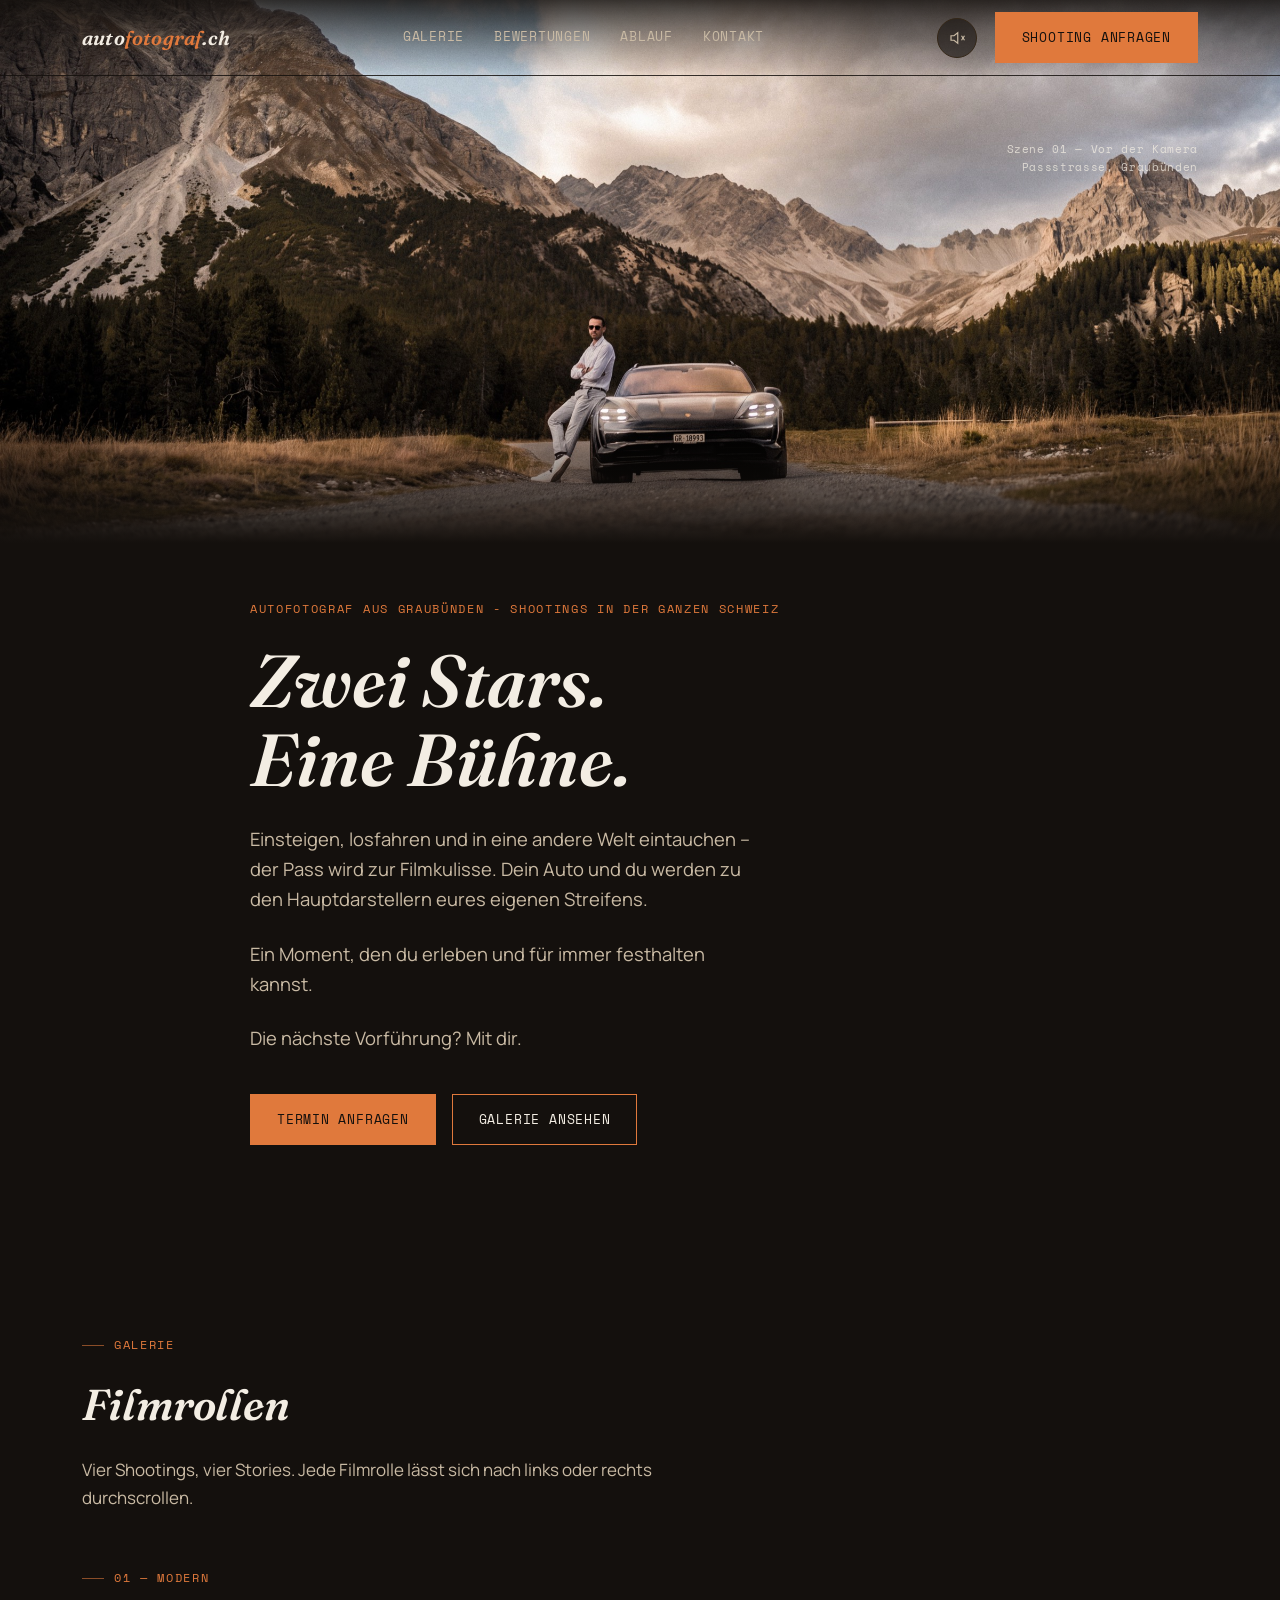
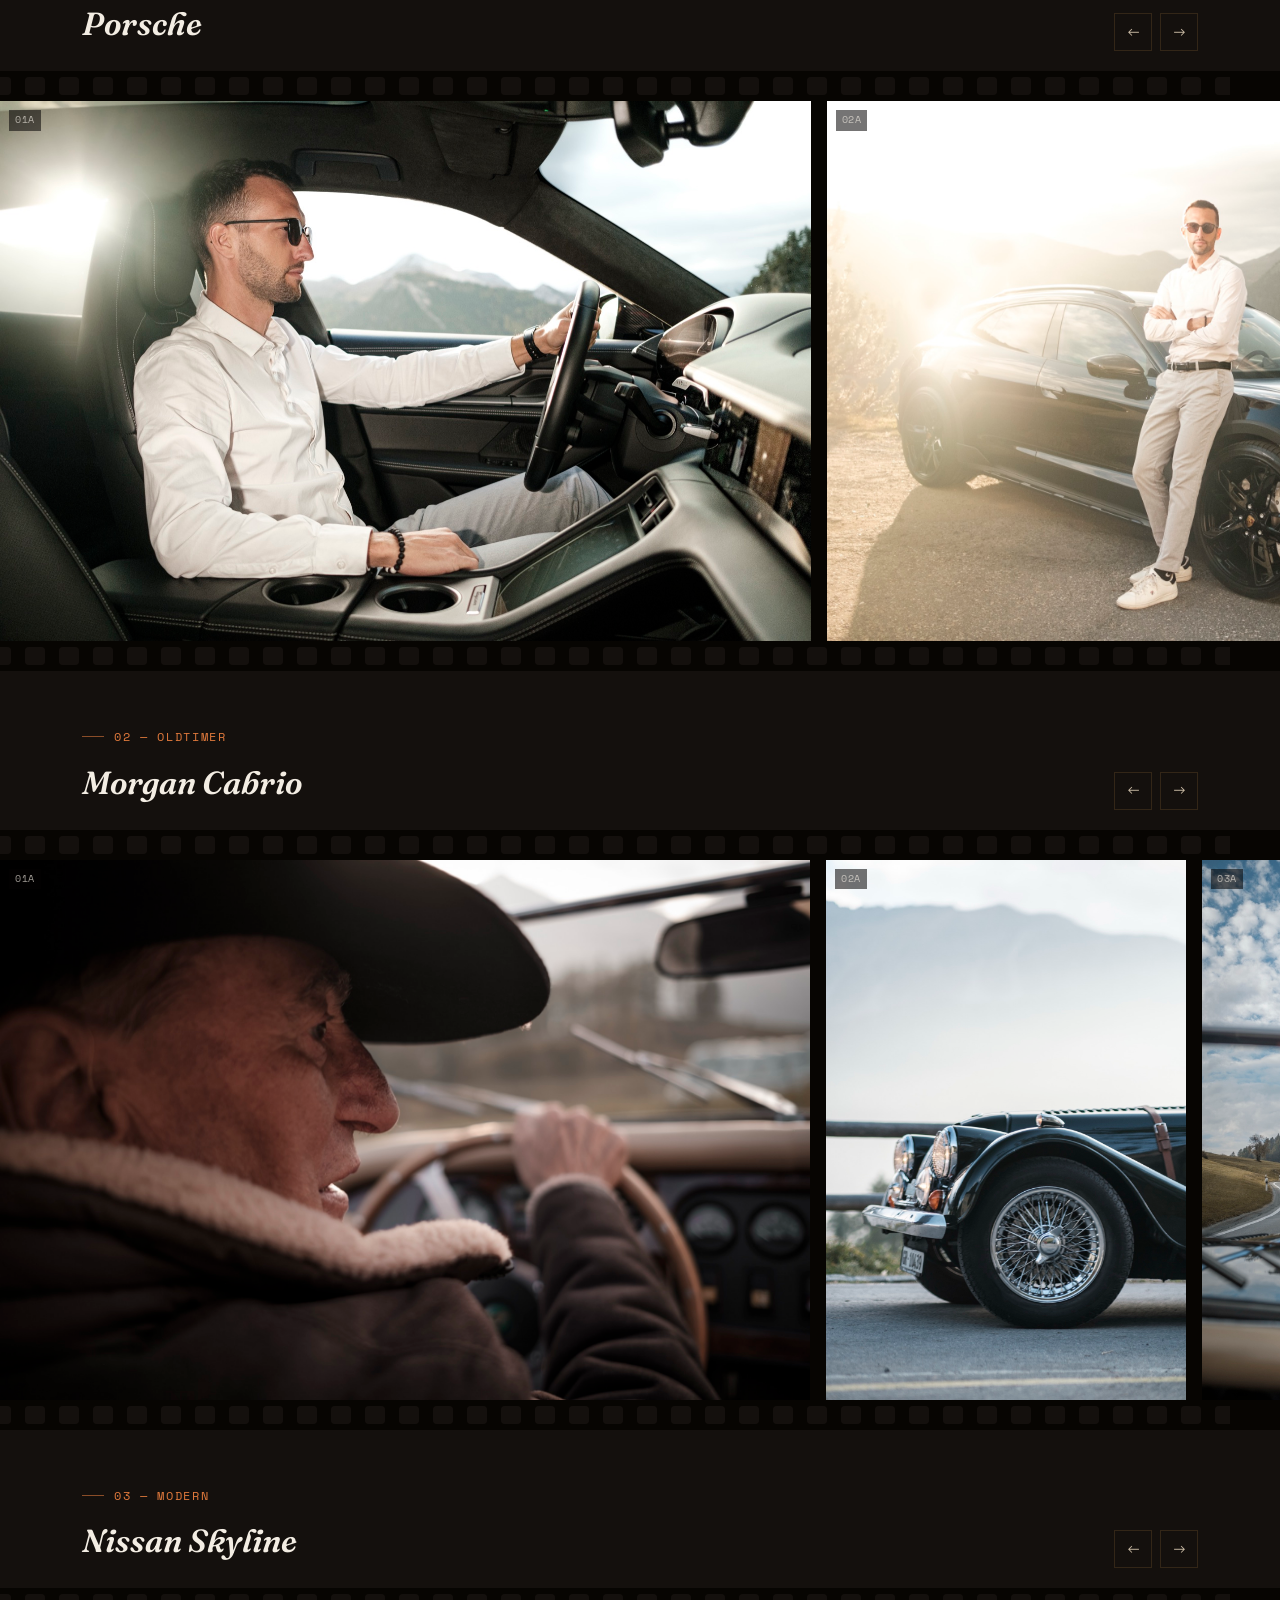
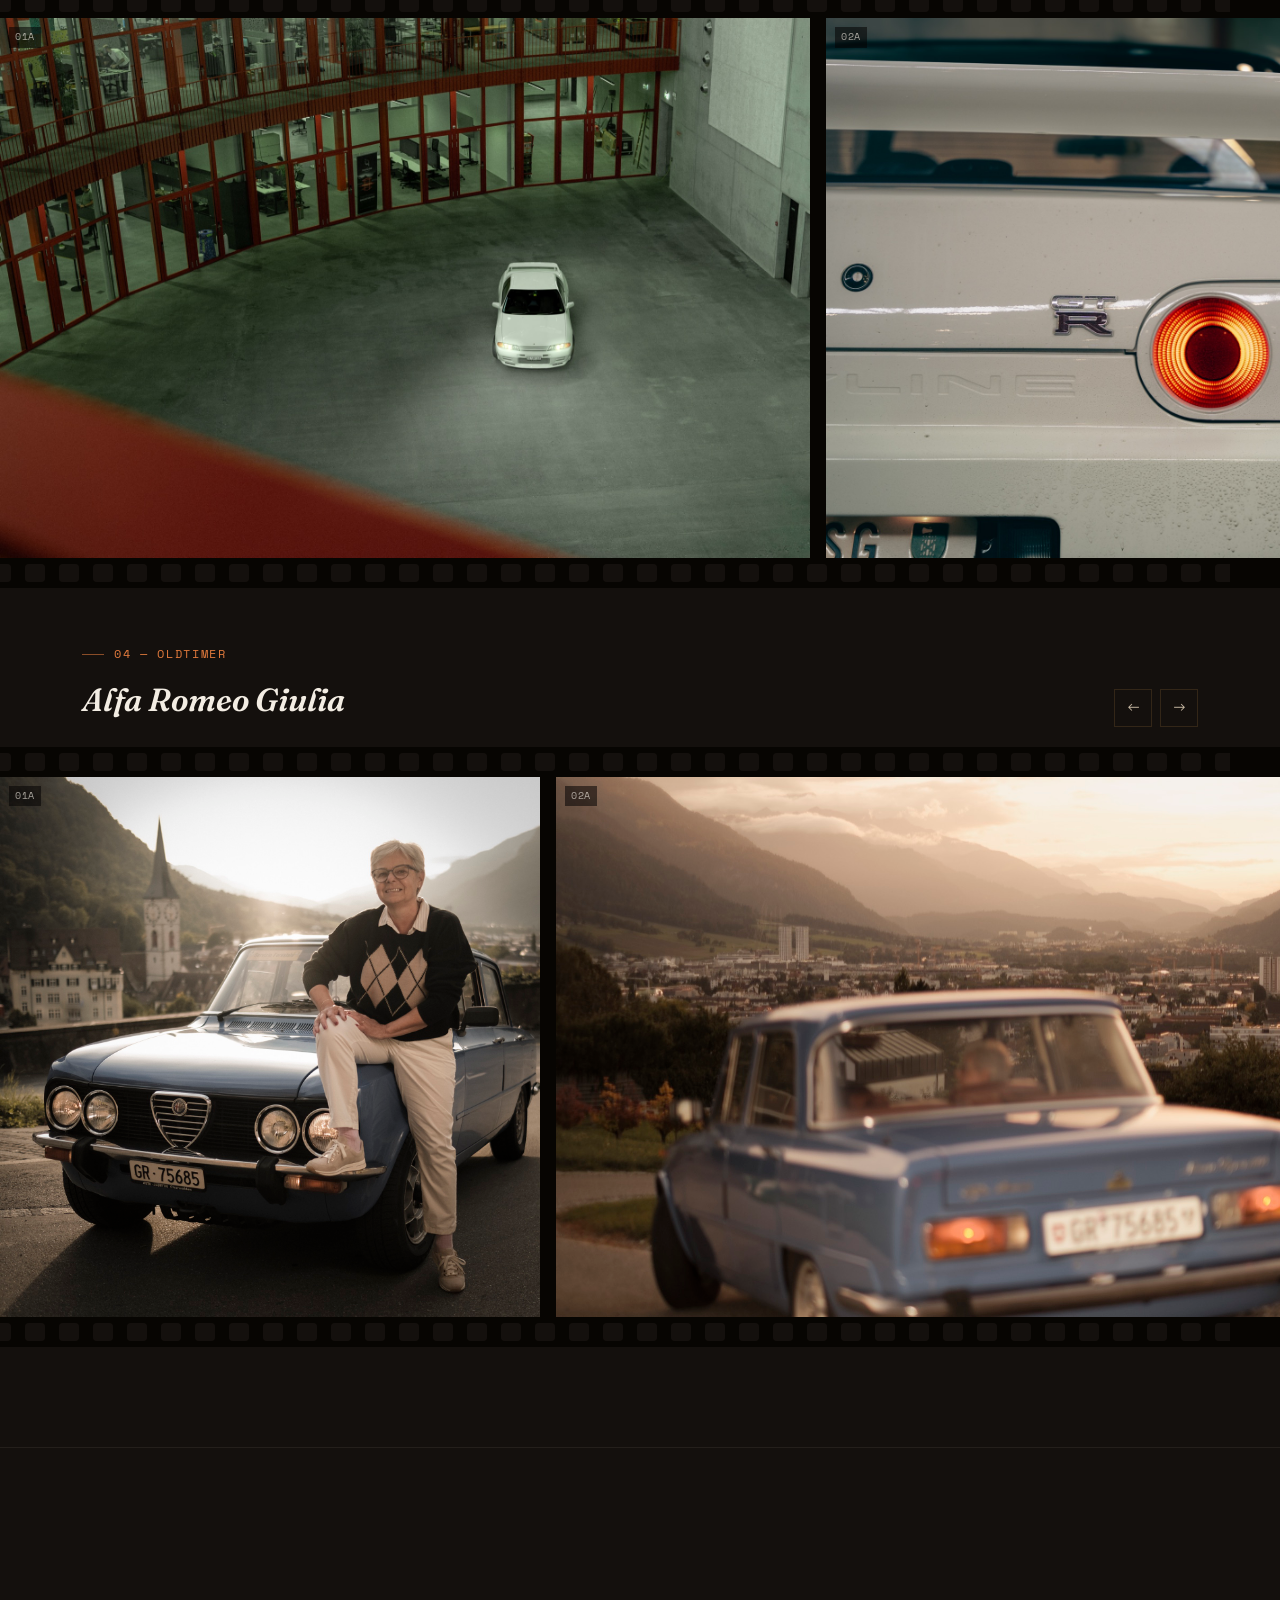
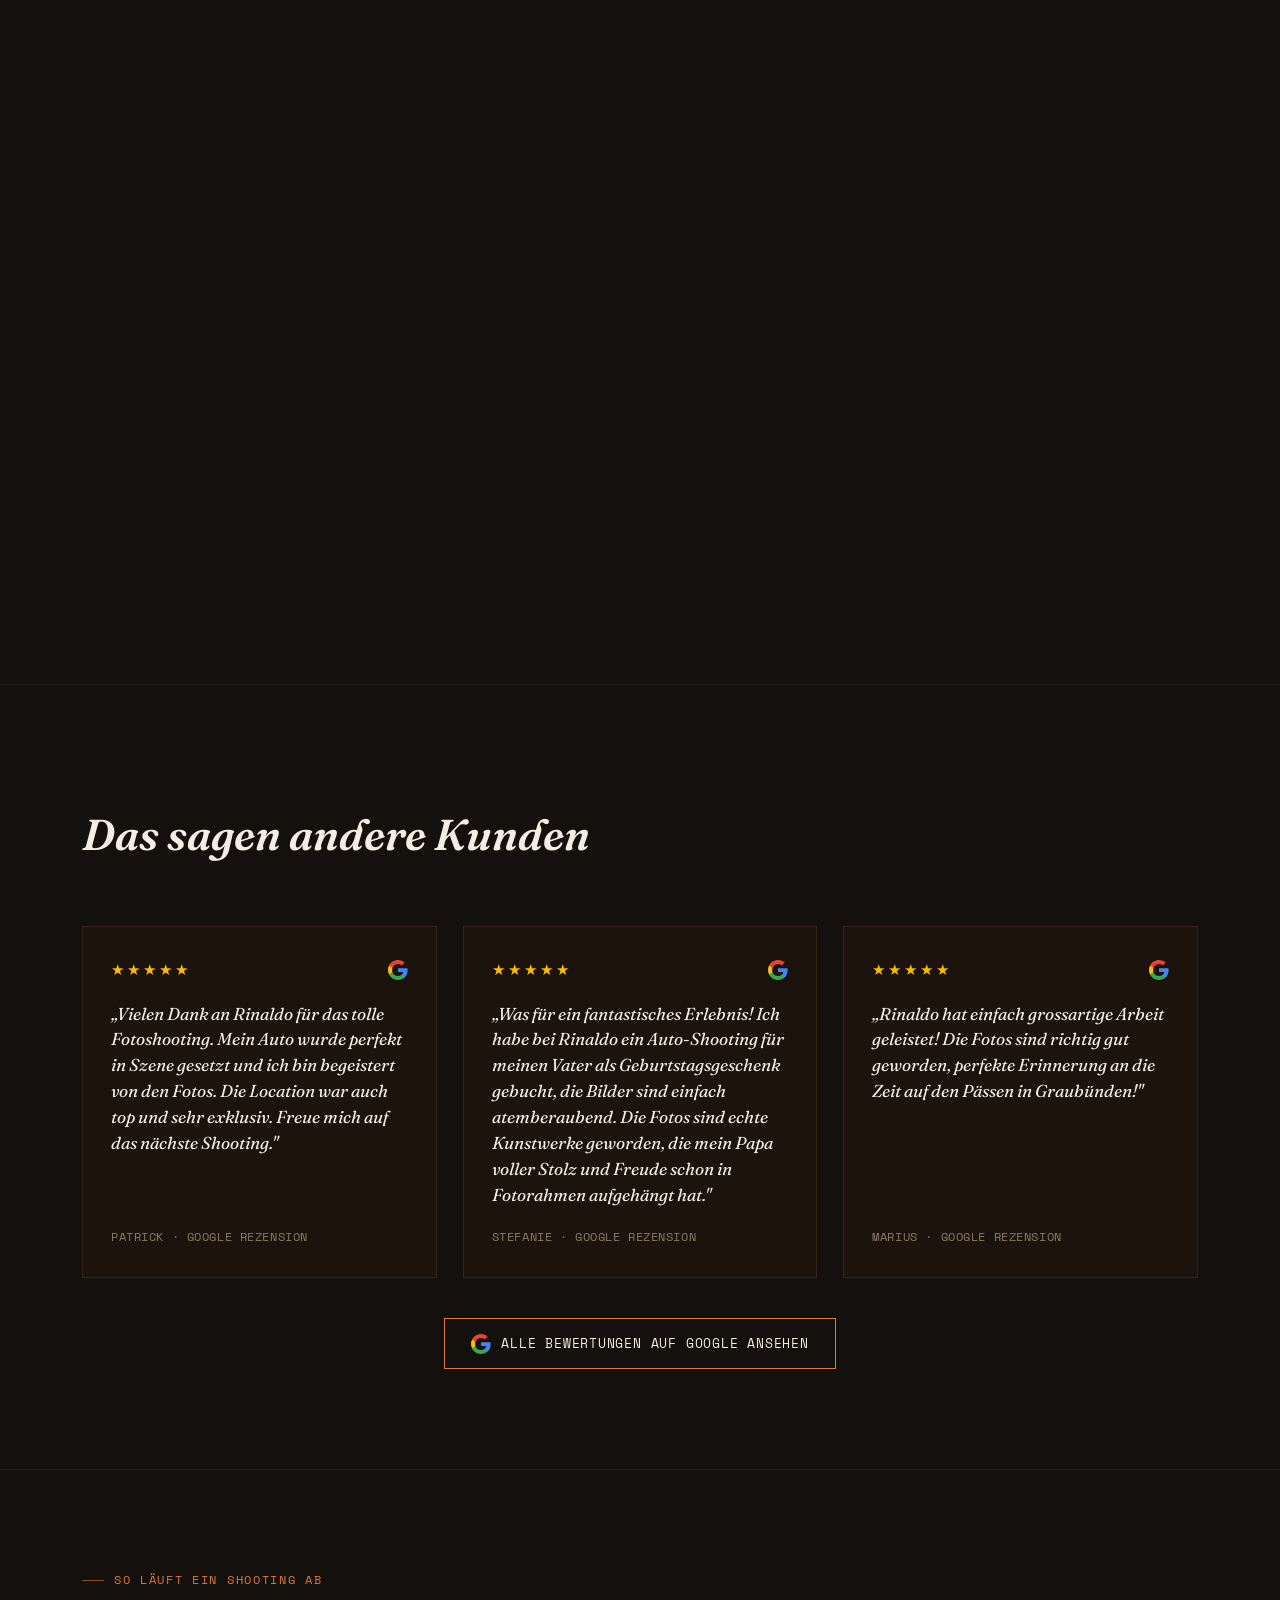
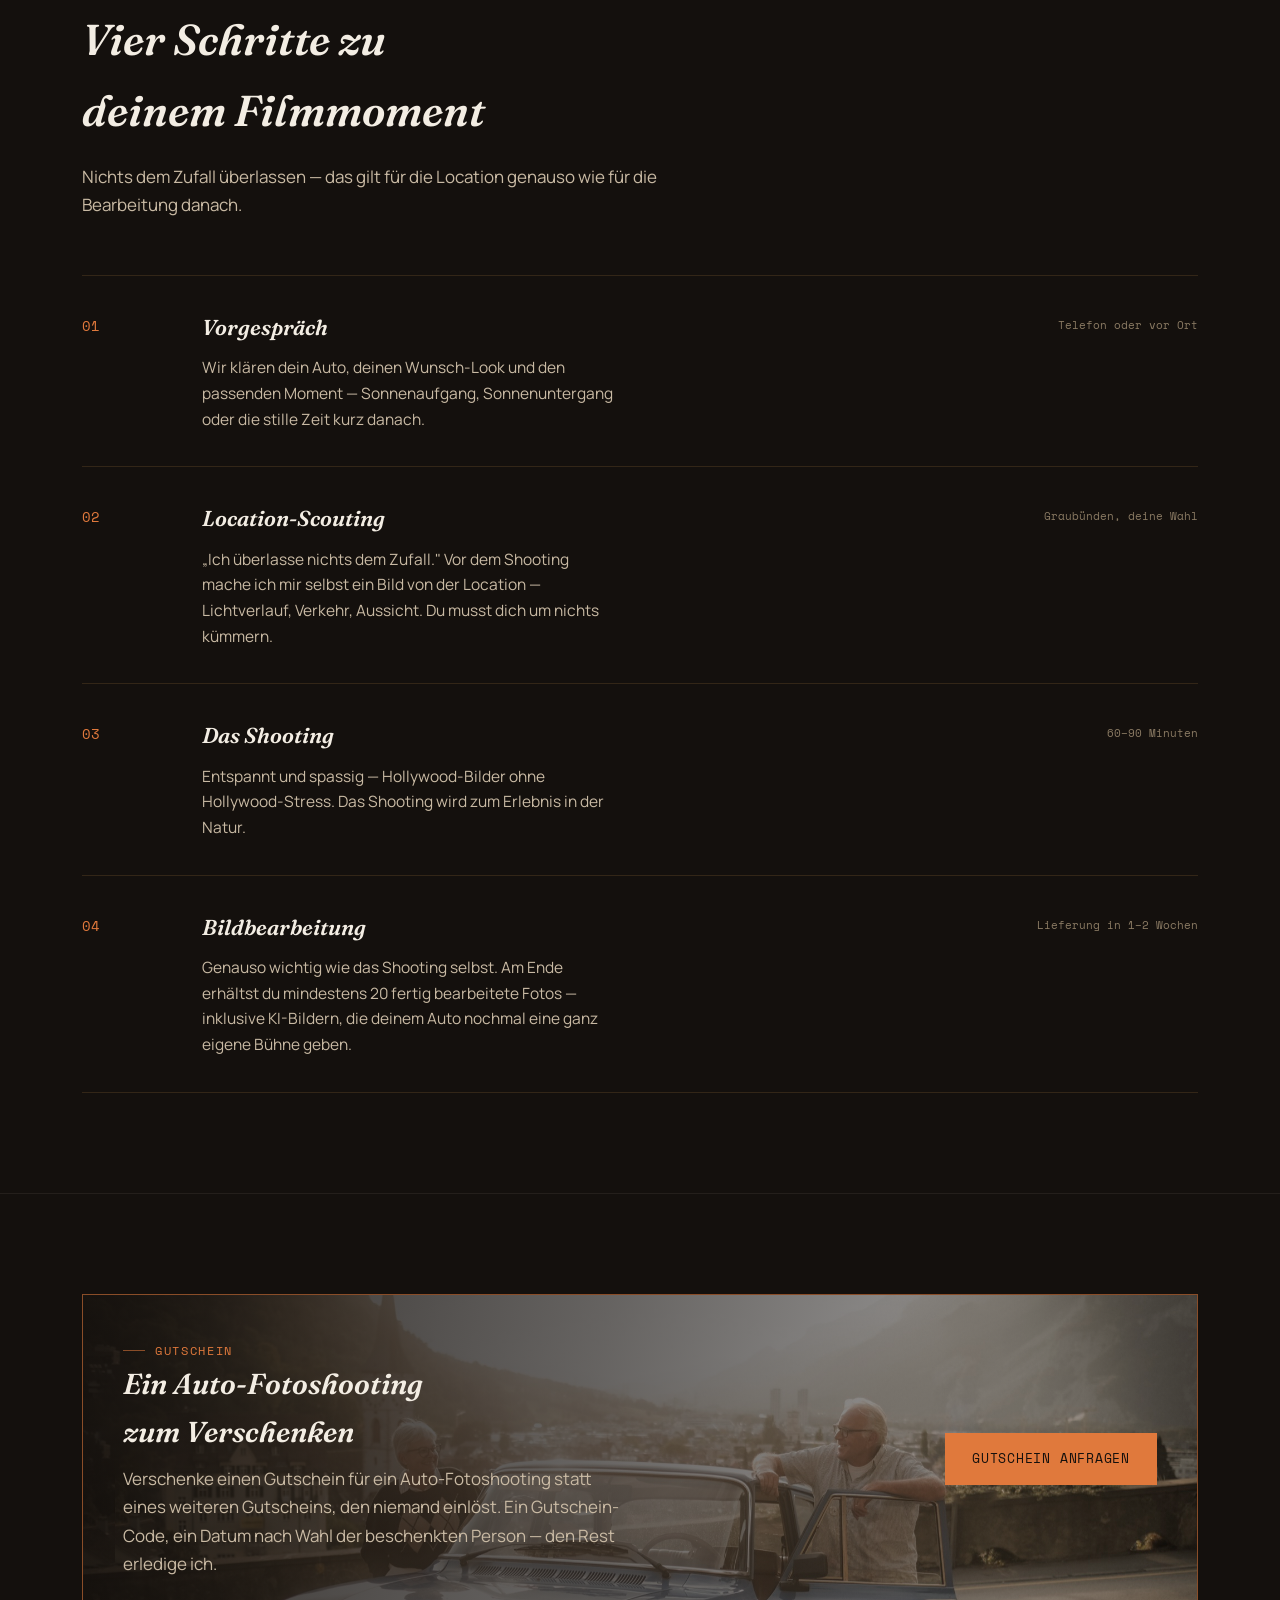
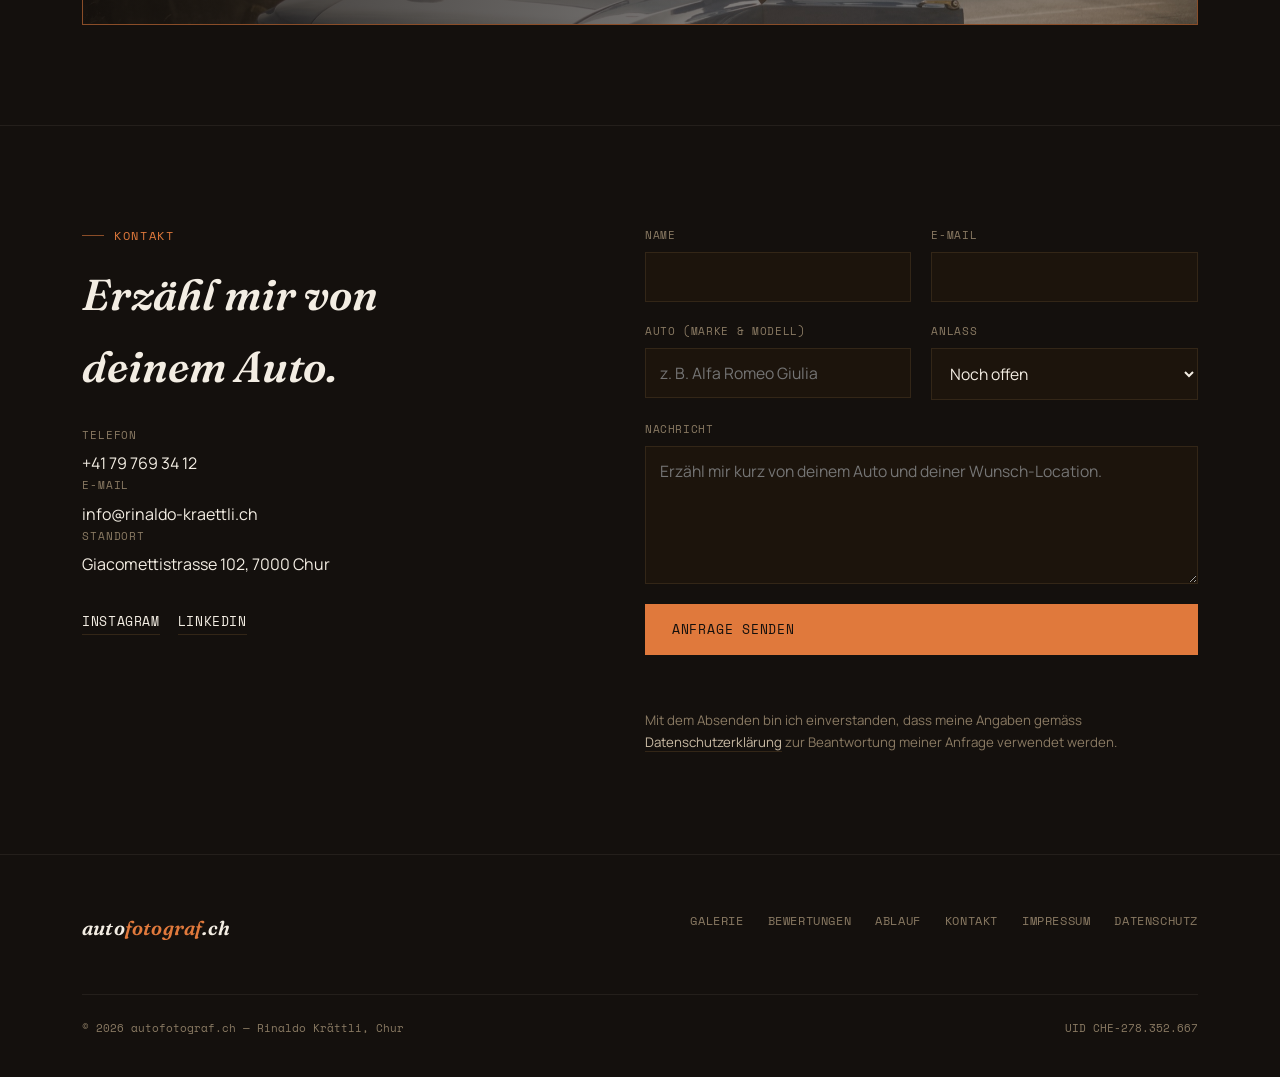
==== commit 6420fadd: "Make "Gutschein" more prominent in the gift section Adds a "Gutschein" eyebrow label and works the w" ====
--- a/index.html
+++ b/index.html
@@ -7,6 +7,7 @@
   <meta name="description" content="Autofotograf aus der Schweiz, spezialisiert auf Auto-Fotoshootings auf den schönsten Pässen Graubündens. Cinematische Bilder, persönliche Betreuung, KI-Bilder inklusive. Jetzt Termin anfragen.">
   <link rel="canonical" href="https://www.autofotograf.ch/">
   <meta name="robots" content="index, follow">
+  <meta name="google-site-verification" content="4oA-B75my7aEDtyxceroNBM2ltf1v-9MU61FQqZN7S0" />
 
   <!-- Open Graph -->
   <meta property="og:type" content="website">
@@ -508,8 +509,9 @@
       <div class="wrap">
         <div class="gift-banner reveal">
           <div>
-            <h2 id="gift-heading">Ein unvergessliches Geschenk</h2>
-            <p>Verschenke ein Shooting statt eines weiteren Gutscheins, den niemand einlöst. Ein Gutschein-Code, ein Datum nach Wahl der beschenkten Person — den Rest erledige ich.</p>
+            <div class="eyebrow">Gutschein</div>
+            <h2 id="gift-heading">Ein Auto-Fotoshooting zum Verschenken</h2>
+            <p>Verschenke einen Gutschein für ein Auto-Fotoshooting statt eines weiteren Gutscheins, den niemand einlöst. Ein Gutschein-Code, ein Datum nach Wahl der beschenkten Person — den Rest erledige ich.</p>
           </div>
           <a class="btn btn-solid" href="#kontakt">Gutschein anfragen</a>
         </div>
--- a/assets/styles.css
+++ b/assets/styles.css
@@ -476,7 +476,3 @@
 .legal-body a { color: var(--accent); border-bottom: 1px solid var(--accent-dim); }
 .legal-body a:hover { color: #f0975f; }
 .legal-body .addr { font-style: normal; color: var(--ink); margin-top: 18px; line-height: 1.8; }
-.legal-body .note {
-  margin-top: 40px; padding: 16px 18px; background: var(--bg-raise); border: 1px solid var(--line);
-  font-size: 0.9rem; color: var(--ink-faint);
-}
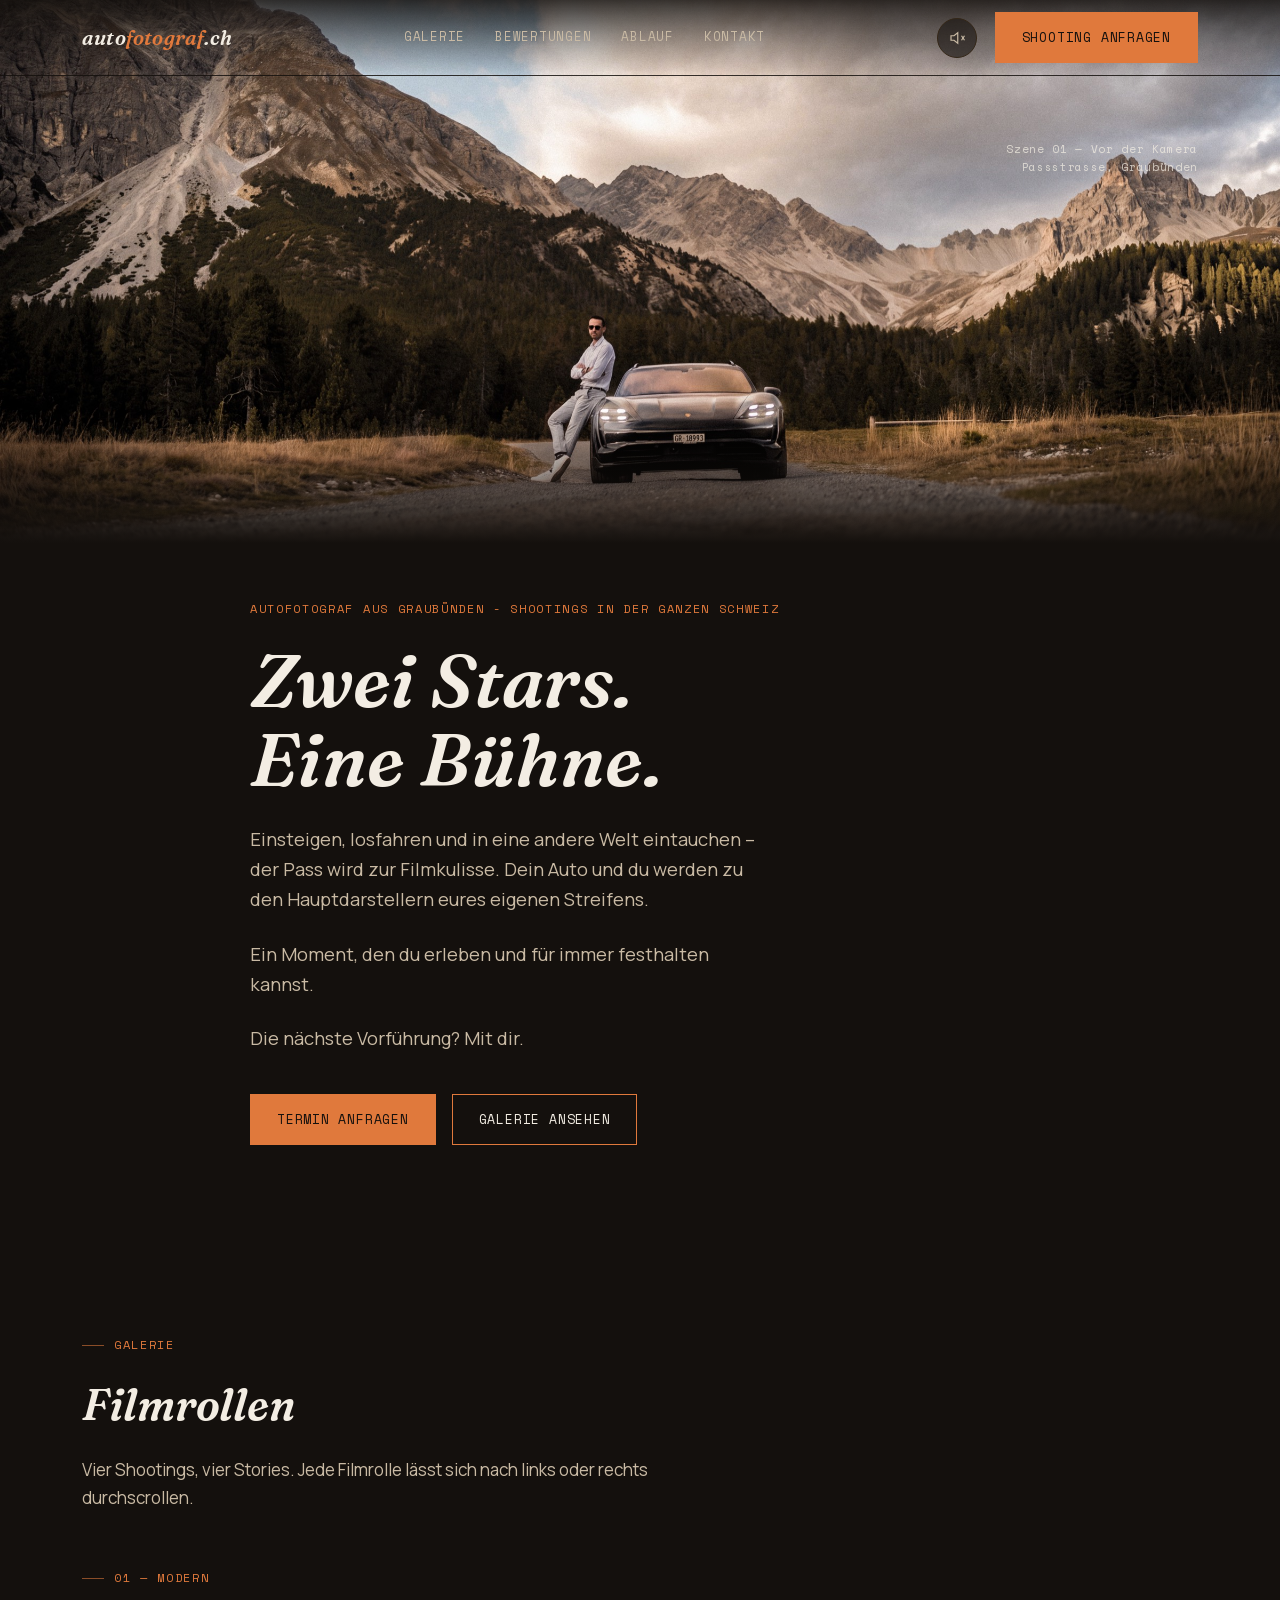
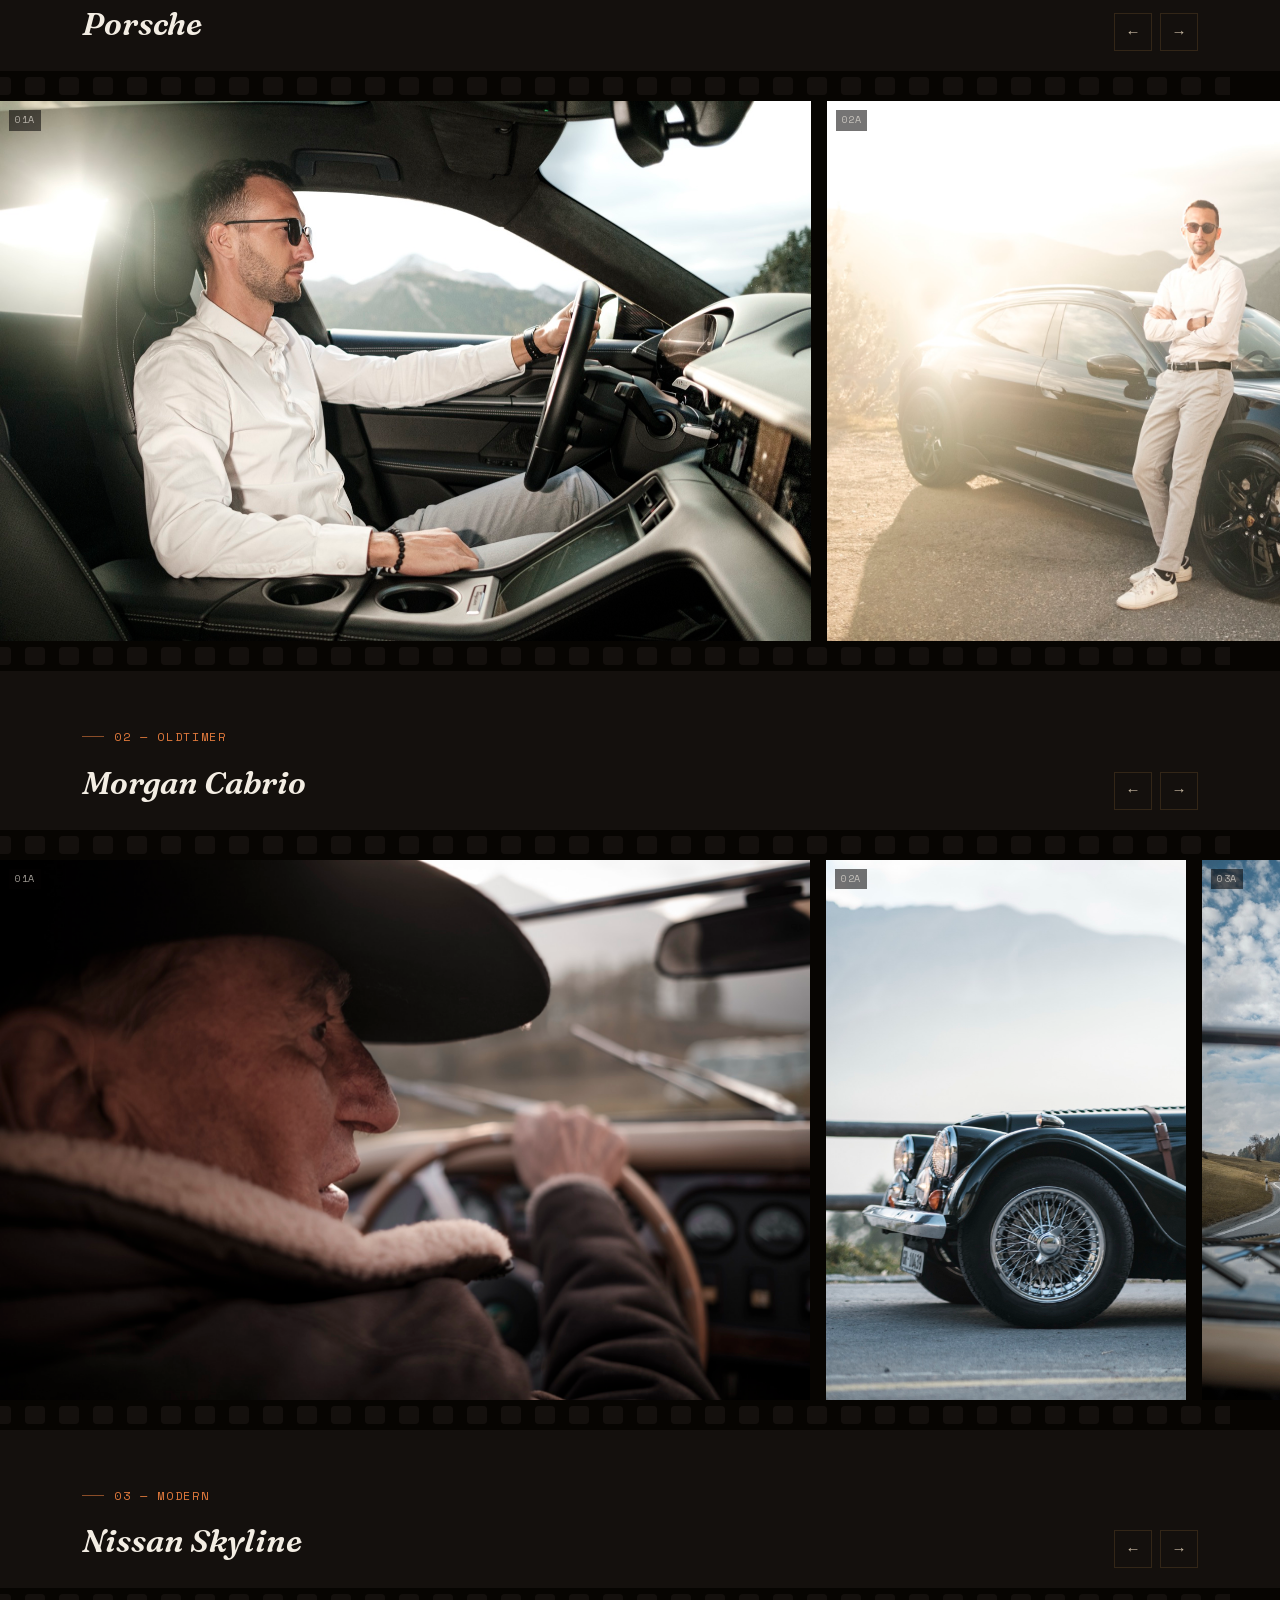
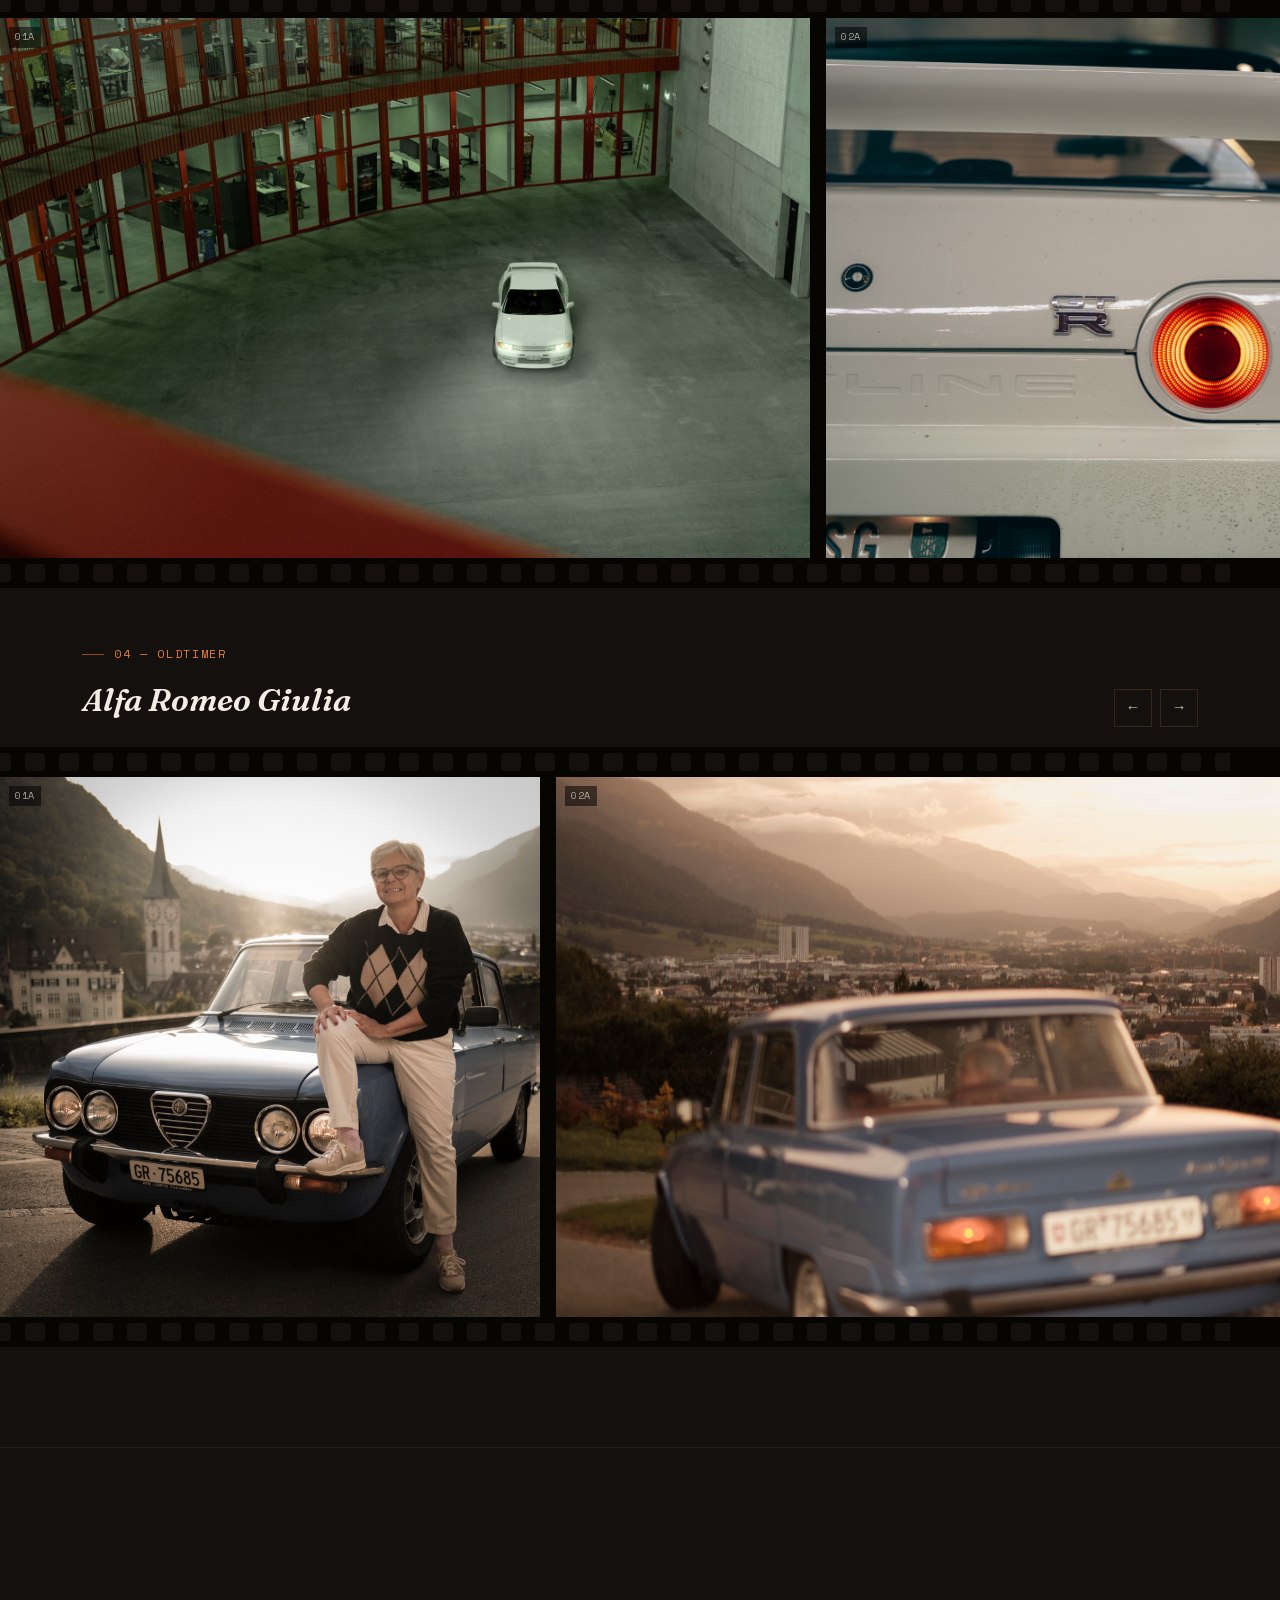
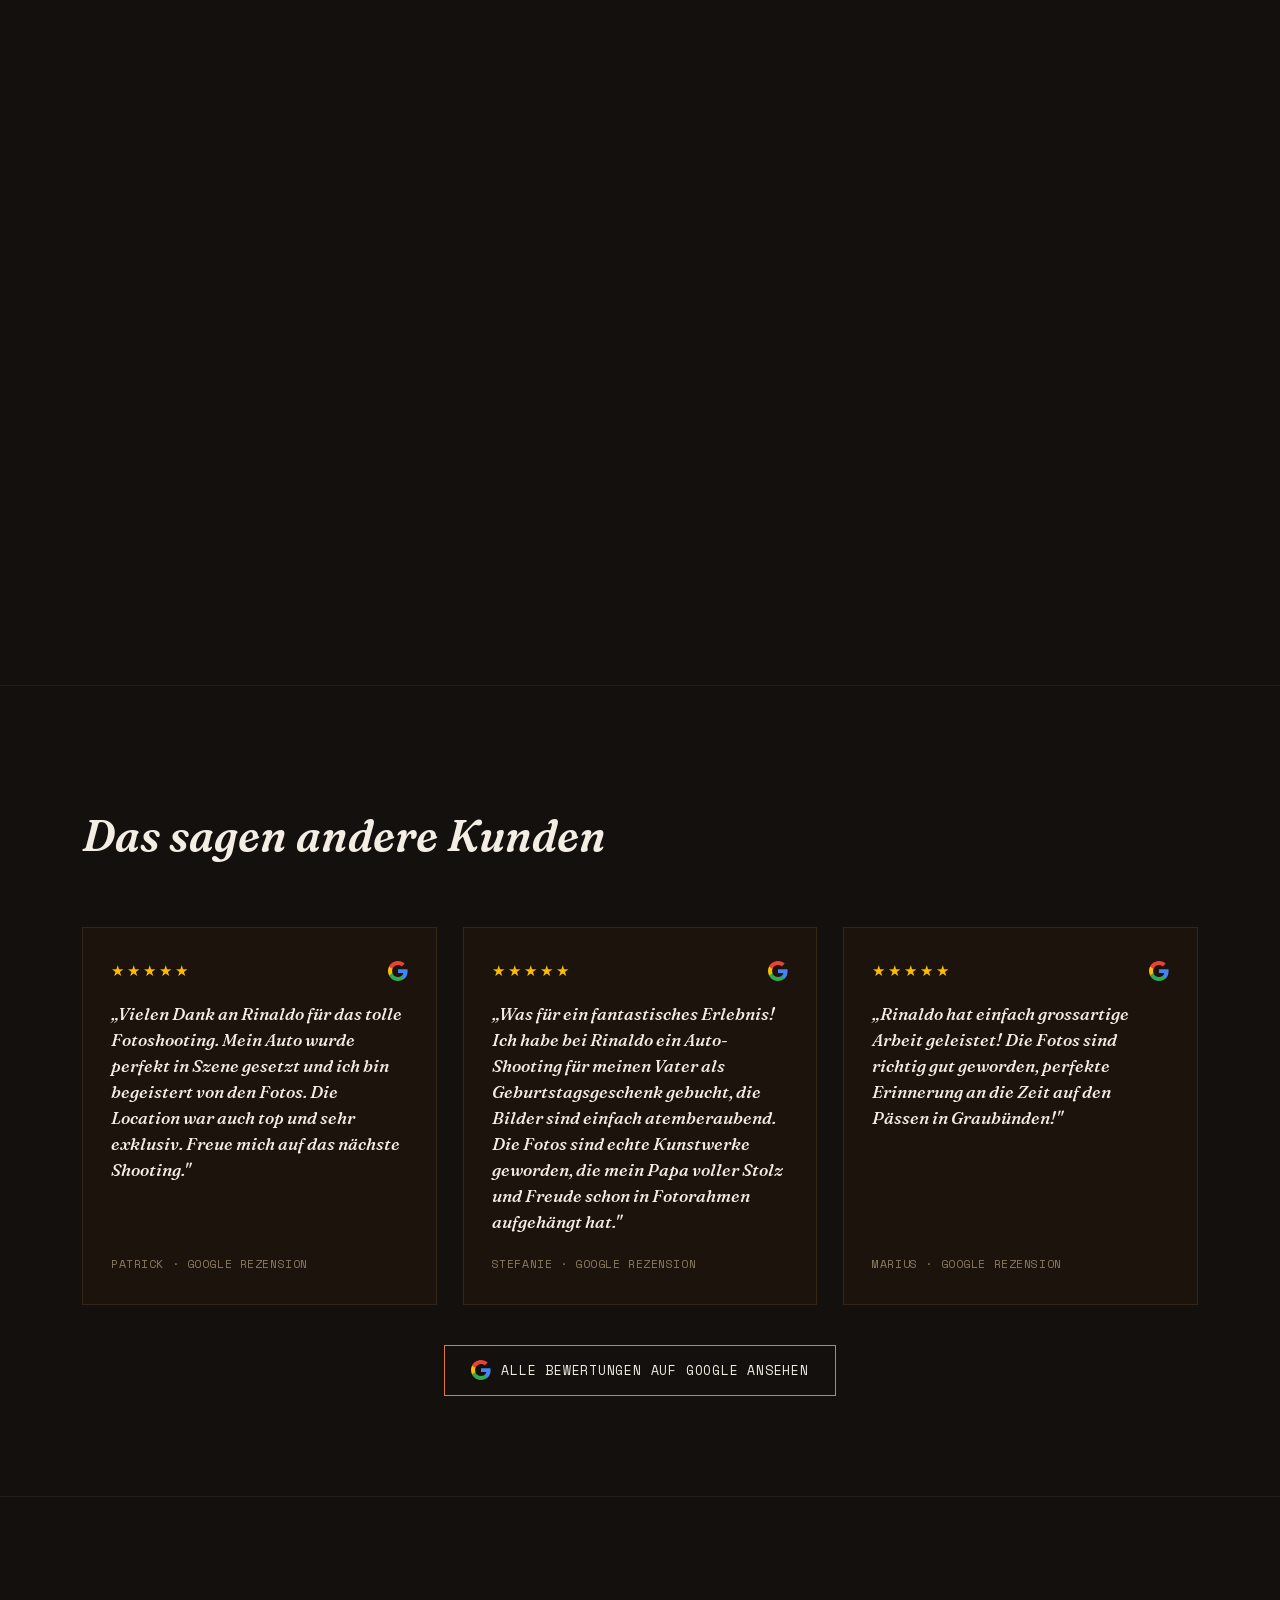
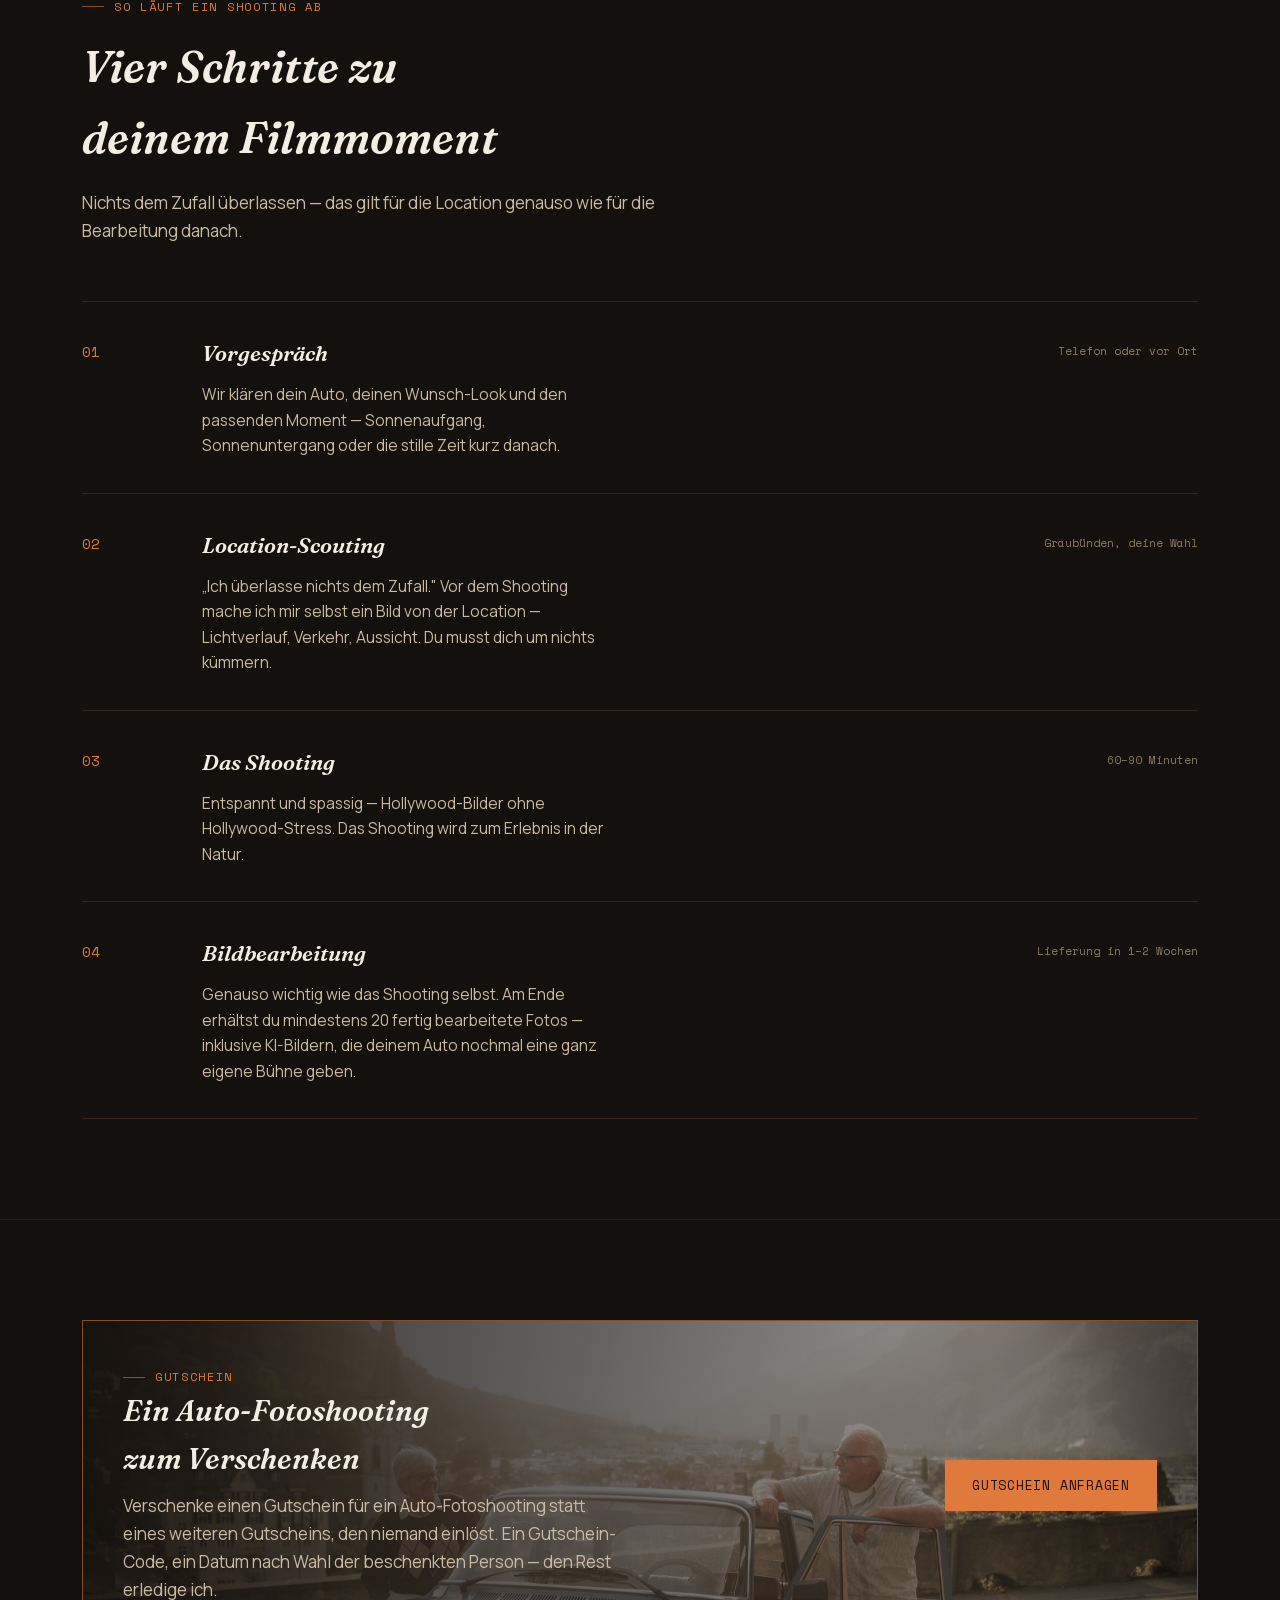
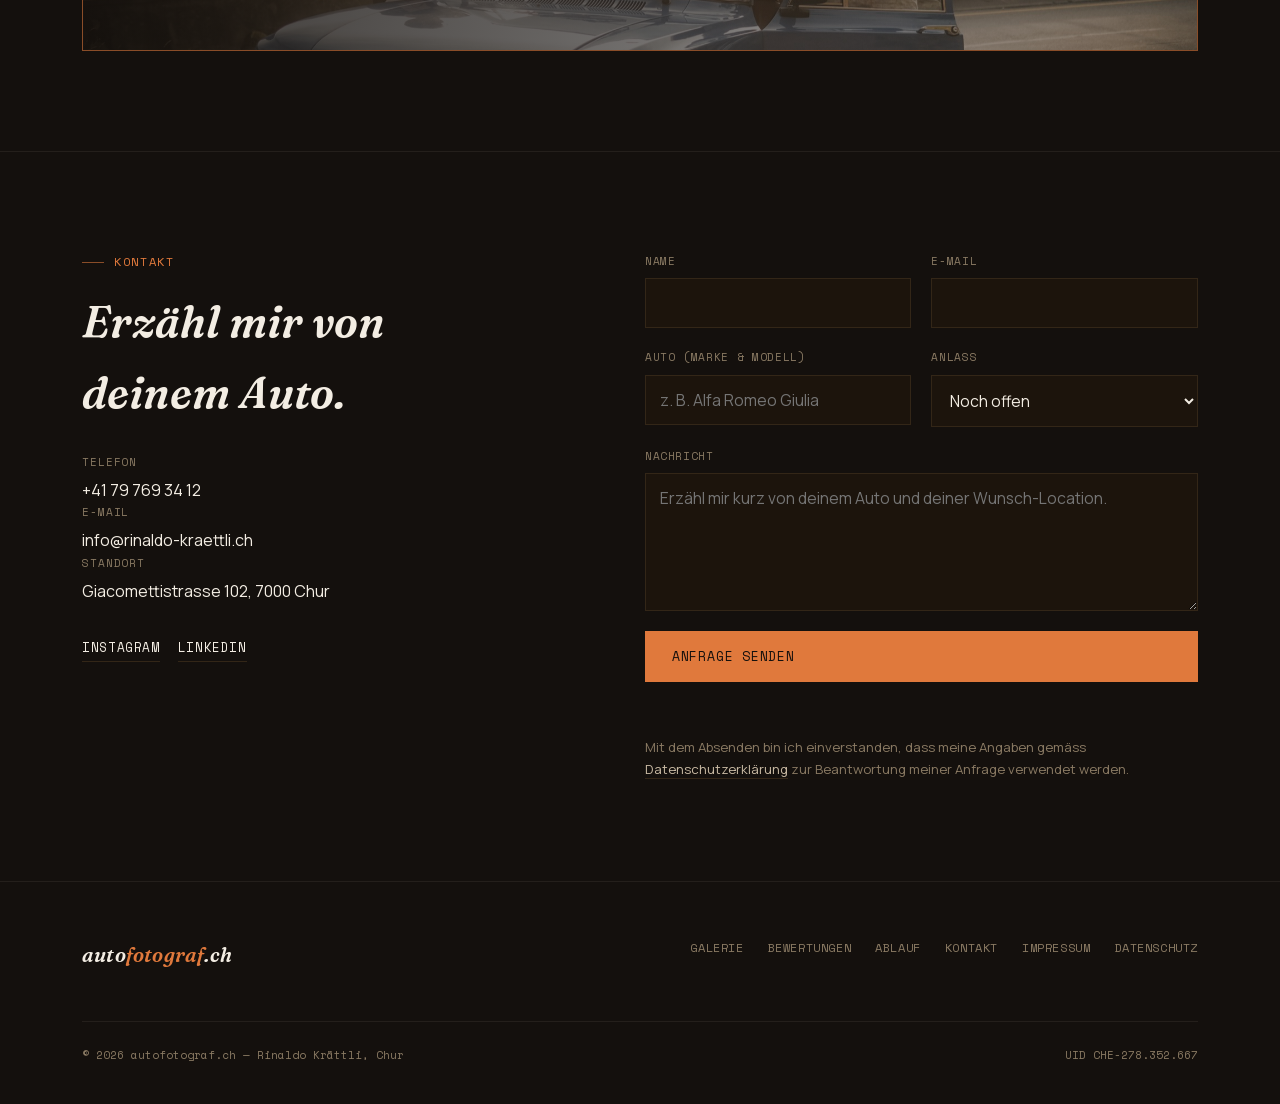
==== commit 16d8302e: "Harden site: self-hosted fonts, security headers, privacy policy update - Self-host Fraunces/Manrope" ====
--- a/index.html
+++ b/index.html
@@ -25,9 +25,8 @@
   <link rel="icon" href="assets/favicon.svg" type="image/svg+xml">
   <link rel="icon" href="assets/favicon-32.png" sizes="32x32" type="image/png">
   <link rel="apple-touch-icon" href="assets/apple-touch-icon.png">
-  <link rel="preconnect" href="https://fonts.googleapis.com">
-  <link rel="preconnect" href="https://fonts.gstatic.com" crossorigin>
-  <link href="https://fonts.googleapis.com/css2?family=Fraunces:ital,wght@0,500;0,600;1,500;1,600&family=Manrope:wght@400;500;600;700&family=Space+Mono:wght@400;700&display=swap" rel="stylesheet">
+  <link rel="preload" href="assets/fonts/manrope-normal-latin.woff2" as="font" type="font/woff2" crossorigin>
+  <link rel="stylesheet" href="assets/fonts.css">
   <link rel="stylesheet" href="assets/styles.css">
 
   <!-- Structured data: local business + reviews, so search engines connect the dots without guesswork -->
@@ -523,8 +522,8 @@
       <div class="wrap contact-grid">
         <div class="reveal">
           <div class="eyebrow">Kontakt</div>
-          <h2 id="kontakt-heading" style="margin-top:14px; font-size:clamp(1.9rem,3.6vw,2.7rem); font-style:italic;">Erzähl mir von deinem Auto.</h2>
-          <dl class="contact-info" style="margin-top:24px;">
+          <h2 id="kontakt-heading">Erzähl mir von deinem Auto.</h2>
+          <dl class="contact-info">
             <div><dt>Telefon</dt><dd><a href="tel:+41797693412">+41 79 769 34 12</a></dd></div>
             <div><dt>E-Mail</dt><dd><a href="mailto:info@rinaldo-kraettli.ch">info@rinaldo-kraettli.ch</a></dd></div>
             <div><dt>Standort</dt><dd>Giacomettistrasse 102, 7000 Chur</dd></div>
@@ -539,17 +538,17 @@
           <div class="form-row">
             <div class="field">
               <label for="name">Name</label>
-              <input type="text" id="name" name="name" autocomplete="name" required>
+              <input type="text" id="name" name="name" autocomplete="name" maxlength="100" required>
             </div>
             <div class="field">
               <label for="email">E-Mail</label>
-              <input type="email" id="email" name="email" autocomplete="email" required>
+              <input type="email" id="email" name="email" autocomplete="email" maxlength="254" required>
             </div>
           </div>
           <div class="form-row">
             <div class="field">
               <label for="fahrzeug">Auto (Marke &amp; Modell)</label>
-              <input type="text" id="fahrzeug" name="fahrzeug" placeholder="z. B. Alfa Romeo Giulia">
+              <input type="text" id="fahrzeug" name="fahrzeug" maxlength="100" placeholder="z. B. Alfa Romeo Giulia">
             </div>
             <div class="field">
               <label for="anlass">Anlass</label>
@@ -562,12 +561,14 @@
           </div>
           <div class="field">
             <label for="nachricht">Nachricht</label>
-            <textarea id="nachricht" name="nachricht" rows="5" required placeholder="Erzähl mir kurz von deinem Auto und deiner Wunsch-Location."></textarea>
-          </div>
-          <!-- Honeypot gegen simple Spam-Bots — für Menschen unsichtbar -->
+            <textarea id="nachricht" name="nachricht" rows="5" maxlength="5000" required placeholder="Erzähl mir kurz von deinem Auto und deiner Wunsch-Location."></textarea>
+          </div>
+          <!-- Honeypot gegen Spam-Bots — für Menschen unsichtbar. Feldname "_gotcha" wird von Formspree
+               serverseitig geprüft: ist es ausgefüllt, verwirft Formspree die Nachricht, auch wenn ein Bot
+               direkt an den Endpoint sendet und dieses Script gar nicht ausführt. -->
           <div class="field honeypot" aria-hidden="true">
             <label for="firma">Firma</label>
-            <input type="text" id="firma" name="firma" tabindex="-1" autocomplete="off">
+            <input type="text" id="firma" name="_gotcha" tabindex="-1" autocomplete="off">
           </div>
           <button class="btn btn-solid" type="submit">Anfrage senden</button>
           <p class="form-status" id="formStatus" role="status" aria-live="polite"></p>
--- a/assets/fonts.css
+++ b/assets/fonts.css
@@ -0,0 +1,181 @@
+/* Selbst gehostete Schriften (statt Google Fonts) — keine Datenübermittlung an Dritte. Lizenz: SIL Open Font License 1.1 */
+/* latin-ext */
+@font-face {
+  font-family: 'Fraunces';
+  font-style: italic;
+  font-weight: 500;
+  font-display: swap;
+  src: url(fonts/fraunces-italic-latin-ext.woff2) format('woff2');
+  unicode-range: U+0100-02BA, U+02BD-02C5, U+02C7-02CC, U+02CE-02D7, U+02DD-02FF, U+0304, U+0308, U+0329, U+1D00-1DBF, U+1E00-1E9F, U+1EF2-1EFF, U+2020, U+20A0-20AB, U+20AD-20C4, U+2113, U+2C60-2C7F, U+A720-A7FF;
+}
+/* latin */
+@font-face {
+  font-family: 'Fraunces';
+  font-style: italic;
+  font-weight: 500;
+  font-display: swap;
+  src: url(fonts/fraunces-italic-latin.woff2) format('woff2');
+  unicode-range: U+0000-00FF, U+0131, U+0152-0153, U+02BB-02BC, U+02C6, U+02DA, U+02DC, U+0304, U+0308, U+0329, U+2000-206F, U+20AC, U+2122, U+2191, U+2193, U+2212, U+2215, U+FEFF, U+FFFD;
+}
+/* latin-ext */
+@font-face {
+  font-family: 'Fraunces';
+  font-style: italic;
+  font-weight: 600;
+  font-display: swap;
+  src: url(fonts/fraunces-italic-latin-ext.woff2) format('woff2');
+  unicode-range: U+0100-02BA, U+02BD-02C5, U+02C7-02CC, U+02CE-02D7, U+02DD-02FF, U+0304, U+0308, U+0329, U+1D00-1DBF, U+1E00-1E9F, U+1EF2-1EFF, U+2020, U+20A0-20AB, U+20AD-20C4, U+2113, U+2C60-2C7F, U+A720-A7FF;
+}
+/* latin */
+@font-face {
+  font-family: 'Fraunces';
+  font-style: italic;
+  font-weight: 600;
+  font-display: swap;
+  src: url(fonts/fraunces-italic-latin.woff2) format('woff2');
+  unicode-range: U+0000-00FF, U+0131, U+0152-0153, U+02BB-02BC, U+02C6, U+02DA, U+02DC, U+0304, U+0308, U+0329, U+2000-206F, U+20AC, U+2122, U+2191, U+2193, U+2212, U+2215, U+FEFF, U+FFFD;
+}
+/* latin-ext */
+@font-face {
+  font-family: 'Fraunces';
+  font-style: normal;
+  font-weight: 500;
+  font-display: swap;
+  src: url(fonts/fraunces-normal-latin-ext.woff2) format('woff2');
+  unicode-range: U+0100-02BA, U+02BD-02C5, U+02C7-02CC, U+02CE-02D7, U+02DD-02FF, U+0304, U+0308, U+0329, U+1D00-1DBF, U+1E00-1E9F, U+1EF2-1EFF, U+2020, U+20A0-20AB, U+20AD-20C4, U+2113, U+2C60-2C7F, U+A720-A7FF;
+}
+/* latin */
+@font-face {
+  font-family: 'Fraunces';
+  font-style: normal;
+  font-weight: 500;
+  font-display: swap;
+  src: url(fonts/fraunces-normal-latin.woff2) format('woff2');
+  unicode-range: U+0000-00FF, U+0131, U+0152-0153, U+02BB-02BC, U+02C6, U+02DA, U+02DC, U+0304, U+0308, U+0329, U+2000-206F, U+20AC, U+2122, U+2191, U+2193, U+2212, U+2215, U+FEFF, U+FFFD;
+}
+/* latin-ext */
+@font-face {
+  font-family: 'Fraunces';
+  font-style: normal;
+  font-weight: 600;
+  font-display: swap;
+  src: url(fonts/fraunces-normal-latin-ext.woff2) format('woff2');
+  unicode-range: U+0100-02BA, U+02BD-02C5, U+02C7-02CC, U+02CE-02D7, U+02DD-02FF, U+0304, U+0308, U+0329, U+1D00-1DBF, U+1E00-1E9F, U+1EF2-1EFF, U+2020, U+20A0-20AB, U+20AD-20C4, U+2113, U+2C60-2C7F, U+A720-A7FF;
+}
+/* latin */
+@font-face {
+  font-family: 'Fraunces';
+  font-style: normal;
+  font-weight: 600;
+  font-display: swap;
+  src: url(fonts/fraunces-normal-latin.woff2) format('woff2');
+  unicode-range: U+0000-00FF, U+0131, U+0152-0153, U+02BB-02BC, U+02C6, U+02DA, U+02DC, U+0304, U+0308, U+0329, U+2000-206F, U+20AC, U+2122, U+2191, U+2193, U+2212, U+2215, U+FEFF, U+FFFD;
+}
+/* latin-ext */
+@font-face {
+  font-family: 'Manrope';
+  font-style: normal;
+  font-weight: 400;
+  font-display: swap;
+  src: url(fonts/manrope-normal-latin-ext.woff2) format('woff2');
+  unicode-range: U+0100-02BA, U+02BD-02C5, U+02C7-02CC, U+02CE-02D7, U+02DD-02FF, U+0304, U+0308, U+0329, U+1D00-1DBF, U+1E00-1E9F, U+1EF2-1EFF, U+2020, U+20A0-20AB, U+20AD-20C4, U+2113, U+2C60-2C7F, U+A720-A7FF;
+}
+/* latin */
+@font-face {
+  font-family: 'Manrope';
+  font-style: normal;
+  font-weight: 400;
+  font-display: swap;
+  src: url(fonts/manrope-normal-latin.woff2) format('woff2');
+  unicode-range: U+0000-00FF, U+0131, U+0152-0153, U+02BB-02BC, U+02C6, U+02DA, U+02DC, U+0304, U+0308, U+0329, U+2000-206F, U+20AC, U+2122, U+2191, U+2193, U+2212, U+2215, U+FEFF, U+FFFD;
+}
+/* latin-ext */
+@font-face {
+  font-family: 'Manrope';
+  font-style: normal;
+  font-weight: 500;
+  font-display: swap;
+  src: url(fonts/manrope-normal-latin-ext.woff2) format('woff2');
+  unicode-range: U+0100-02BA, U+02BD-02C5, U+02C7-02CC, U+02CE-02D7, U+02DD-02FF, U+0304, U+0308, U+0329, U+1D00-1DBF, U+1E00-1E9F, U+1EF2-1EFF, U+2020, U+20A0-20AB, U+20AD-20C4, U+2113, U+2C60-2C7F, U+A720-A7FF;
+}
+/* latin */
+@font-face {
+  font-family: 'Manrope';
+  font-style: normal;
+  font-weight: 500;
+  font-display: swap;
+  src: url(fonts/manrope-normal-latin.woff2) format('woff2');
+  unicode-range: U+0000-00FF, U+0131, U+0152-0153, U+02BB-02BC, U+02C6, U+02DA, U+02DC, U+0304, U+0308, U+0329, U+2000-206F, U+20AC, U+2122, U+2191, U+2193, U+2212, U+2215, U+FEFF, U+FFFD;
+}
+/* latin-ext */
+@font-face {
+  font-family: 'Manrope';
+  font-style: normal;
+  font-weight: 600;
+  font-display: swap;
+  src: url(fonts/manrope-normal-latin-ext.woff2) format('woff2');
+  unicode-range: U+0100-02BA, U+02BD-02C5, U+02C7-02CC, U+02CE-02D7, U+02DD-02FF, U+0304, U+0308, U+0329, U+1D00-1DBF, U+1E00-1E9F, U+1EF2-1EFF, U+2020, U+20A0-20AB, U+20AD-20C4, U+2113, U+2C60-2C7F, U+A720-A7FF;
+}
+/* latin */
+@font-face {
+  font-family: 'Manrope';
+  font-style: normal;
+  font-weight: 600;
+  font-display: swap;
+  src: url(fonts/manrope-normal-latin.woff2) format('woff2');
+  unicode-range: U+0000-00FF, U+0131, U+0152-0153, U+02BB-02BC, U+02C6, U+02DA, U+02DC, U+0304, U+0308, U+0329, U+2000-206F, U+20AC, U+2122, U+2191, U+2193, U+2212, U+2215, U+FEFF, U+FFFD;
+}
+/* latin-ext */
+@font-face {
+  font-family: 'Manrope';
+  font-style: normal;
+  font-weight: 700;
+  font-display: swap;
+  src: url(fonts/manrope-normal-latin-ext.woff2) format('woff2');
+  unicode-range: U+0100-02BA, U+02BD-02C5, U+02C7-02CC, U+02CE-02D7, U+02DD-02FF, U+0304, U+0308, U+0329, U+1D00-1DBF, U+1E00-1E9F, U+1EF2-1EFF, U+2020, U+20A0-20AB, U+20AD-20C4, U+2113, U+2C60-2C7F, U+A720-A7FF;
+}
+/* latin */
+@font-face {
+  font-family: 'Manrope';
+  font-style: normal;
+  font-weight: 700;
+  font-display: swap;
+  src: url(fonts/manrope-normal-latin.woff2) format('woff2');
+  unicode-range: U+0000-00FF, U+0131, U+0152-0153, U+02BB-02BC, U+02C6, U+02DA, U+02DC, U+0304, U+0308, U+0329, U+2000-206F, U+20AC, U+2122, U+2191, U+2193, U+2212, U+2215, U+FEFF, U+FFFD;
+}
+/* latin-ext */
+@font-face {
+  font-family: 'Space Mono';
+  font-style: normal;
+  font-weight: 400;
+  font-display: swap;
+  src: url(fonts/space-mono-normal-latin-ext.woff2) format('woff2');
+  unicode-range: U+0100-02BA, U+02BD-02C5, U+02C7-02CC, U+02CE-02D7, U+02DD-02FF, U+0304, U+0308, U+0329, U+1D00-1DBF, U+1E00-1E9F, U+1EF2-1EFF, U+2020, U+20A0-20AB, U+20AD-20C4, U+2113, U+2C60-2C7F, U+A720-A7FF;
+}
+/* latin */
+@font-face {
+  font-family: 'Space Mono';
+  font-style: normal;
+  font-weight: 400;
+  font-display: swap;
+  src: url(fonts/space-mono-normal-latin.woff2) format('woff2');
+  unicode-range: U+0000-00FF, U+0131, U+0152-0153, U+02BB-02BC, U+02C6, U+02DA, U+02DC, U+0304, U+0308, U+0329, U+2000-206F, U+20AC, U+2122, U+2191, U+2193, U+2212, U+2215, U+FEFF, U+FFFD;
+}
+/* latin-ext */
+@font-face {
+  font-family: 'Space Mono';
+  font-style: normal;
+  font-weight: 700;
+  font-display: swap;
+  src: url(fonts/space-mono-normal-latin-ext-700.woff2) format('woff2');
+  unicode-range: U+0100-02BA, U+02BD-02C5, U+02C7-02CC, U+02CE-02D7, U+02DD-02FF, U+0304, U+0308, U+0329, U+1D00-1DBF, U+1E00-1E9F, U+1EF2-1EFF, U+2020, U+20A0-20AB, U+20AD-20C4, U+2113, U+2C60-2C7F, U+A720-A7FF;
+}
+/* latin */
+@font-face {
+  font-family: 'Space Mono';
+  font-style: normal;
+  font-weight: 700;
+  font-display: swap;
+  src: url(fonts/space-mono-normal-latin-700.woff2) format('woff2');
+  unicode-range: U+0000-00FF, U+0131, U+0152-0153, U+02BB-02BC, U+02C6, U+02DA, U+02DC, U+0304, U+0308, U+0329, U+2000-206F, U+20AC, U+2122, U+2191, U+2193, U+2212, U+2215, U+FEFF, U+FFFD;
+}
--- a/assets/styles.css
+++ b/assets/styles.css
@@ -476,3 +476,21 @@
 .legal-body a { color: var(--accent); border-bottom: 1px solid var(--accent-dim); }
 .legal-body a:hover { color: #f0975f; }
 .legal-body .addr { font-style: normal; color: var(--ink); margin-top: 18px; line-height: 1.8; }
+
+/* ---------------------------- KONTAKT-ÜBERSCHRIFT (vorher Inline-Style) ---------------------------- */
+#kontakt-heading { margin-top: 14px; font-size: clamp(1.9rem, 3.6vw, 2.7rem); font-style: italic; }
+dl.contact-info { margin-top: 24px; }
+
+/* ---------------------------- 404-SEITE (vorher Inline-Style in 404.html) ---------------------------- */
+.error-page {
+  min-height: 100svh; display: flex; flex-direction: column; align-items: flex-start; justify-content: center;
+  padding: 140px 0 100px;
+  background:
+    linear-gradient(180deg, rgba(20,16,13,0.35) 0%, rgba(20,16,13,0.75) 70%, var(--bg) 100%),
+    url("img/autofotograf-graubuenden-morgan-kurve-nebel.jpg");
+  background-size: cover; background-position: center 35%;
+}
+.error-page .eyebrow { color: var(--accent); }
+.error-page h1 { margin-top: 20px; font-size: clamp(2.4rem, 6vw, 4rem); font-style: italic; }
+.error-page p { margin-top: 20px; max-width: 46ch; color: var(--ink-dim); font-size: 1.1rem; }
+.error-page .actions { margin-top: 36px; display: flex; gap: 16px; flex-wrap: wrap; }
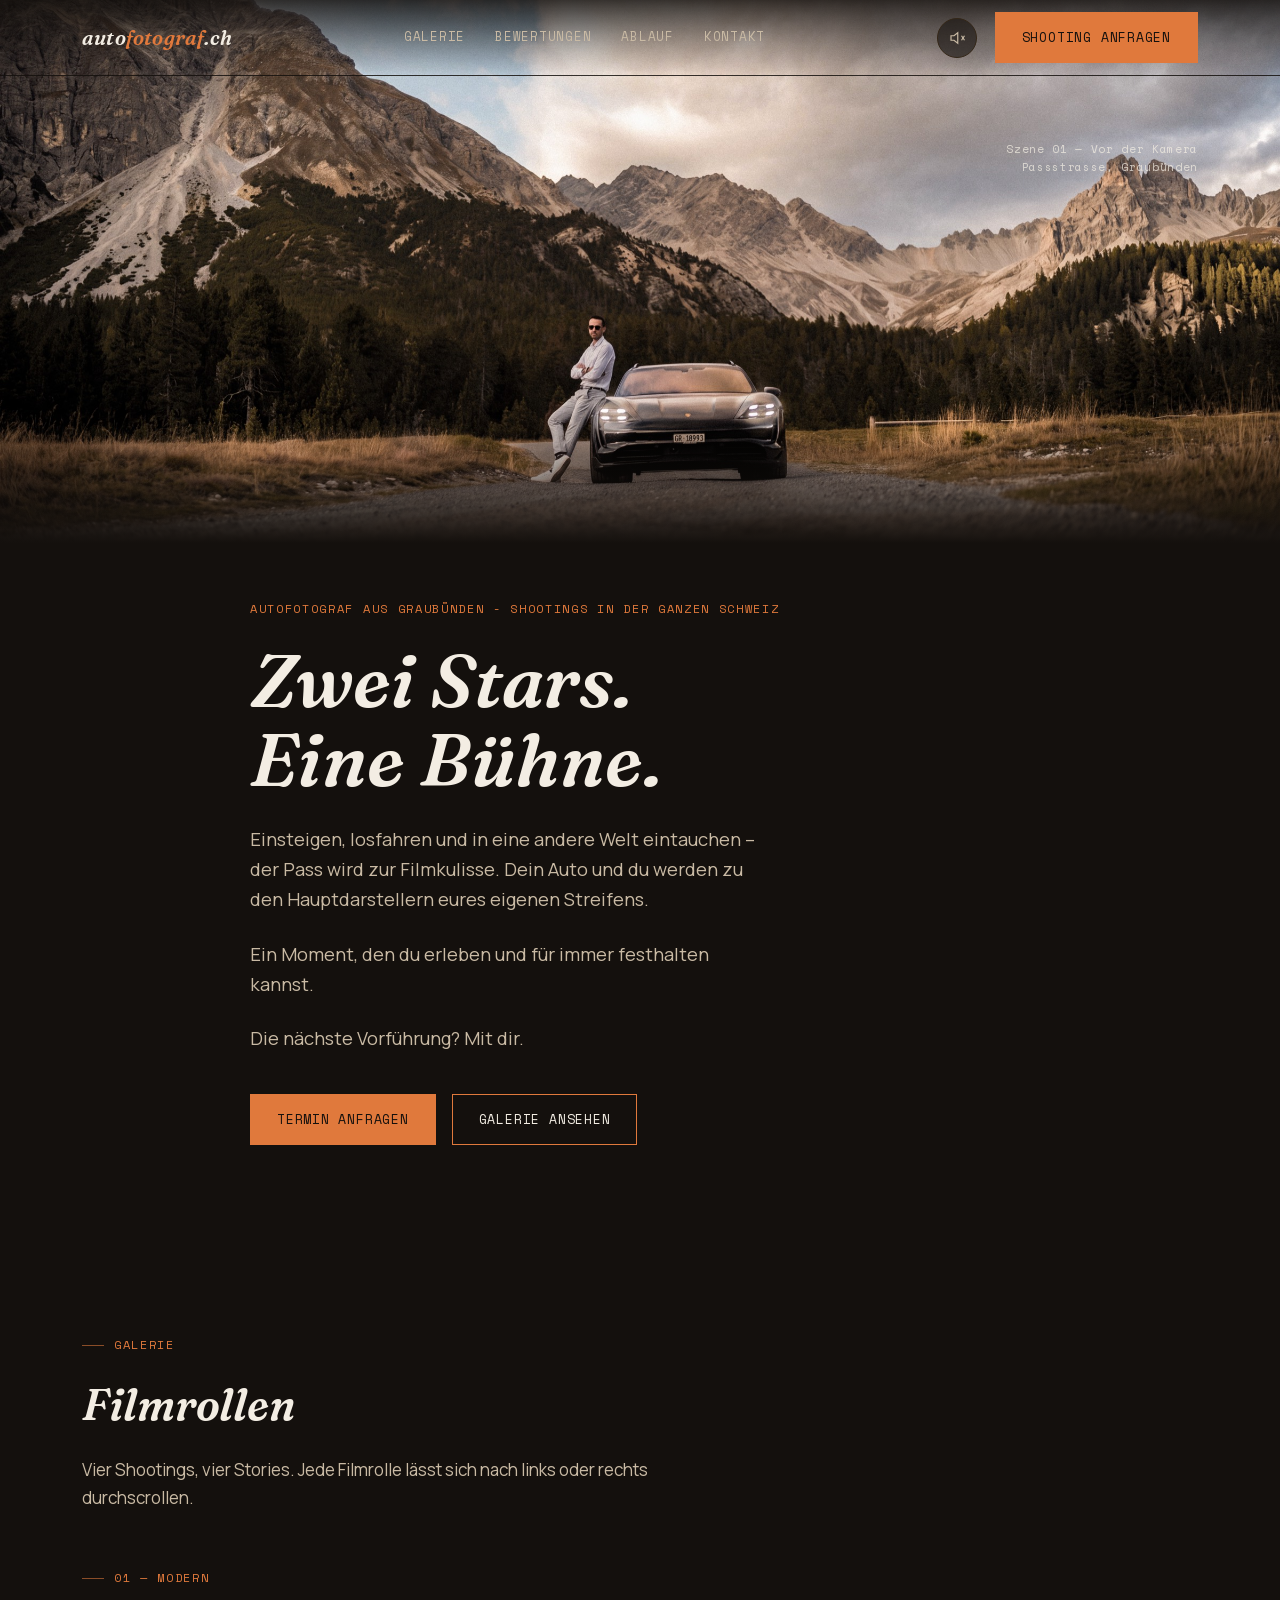
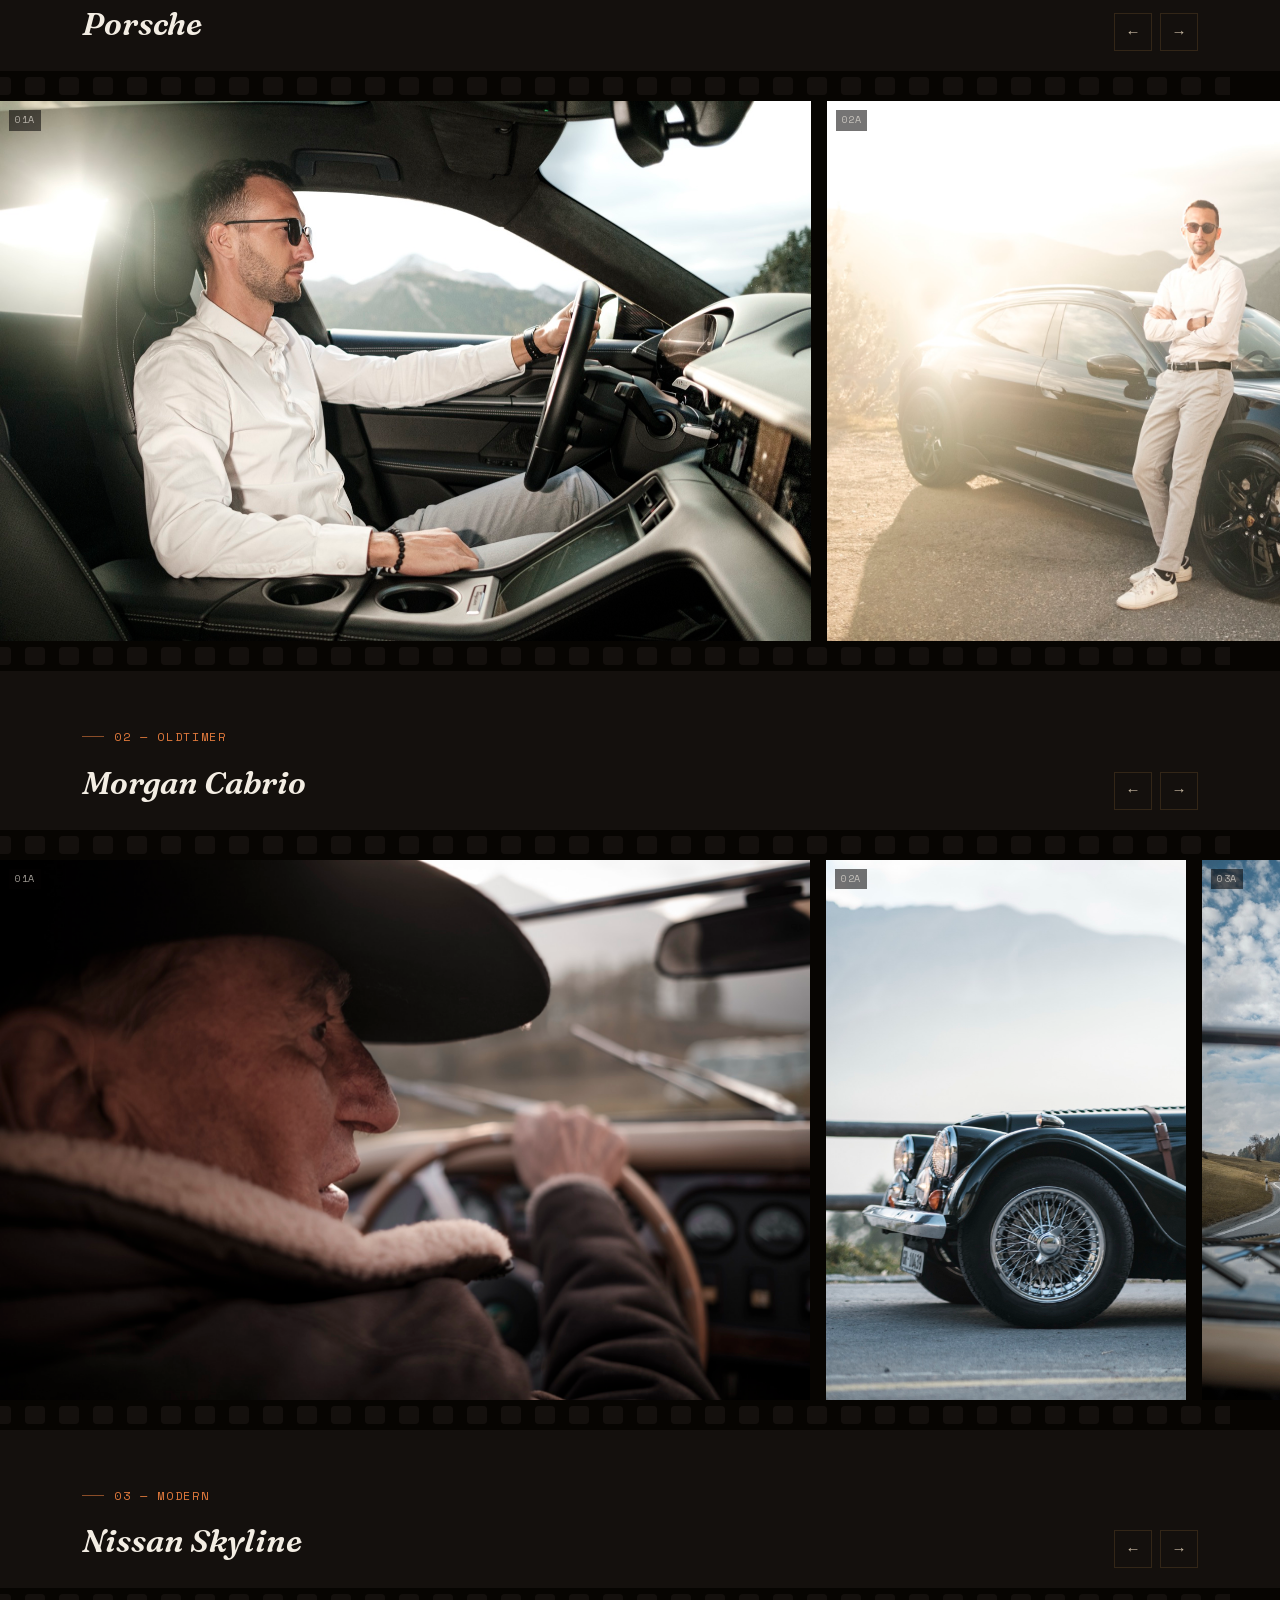
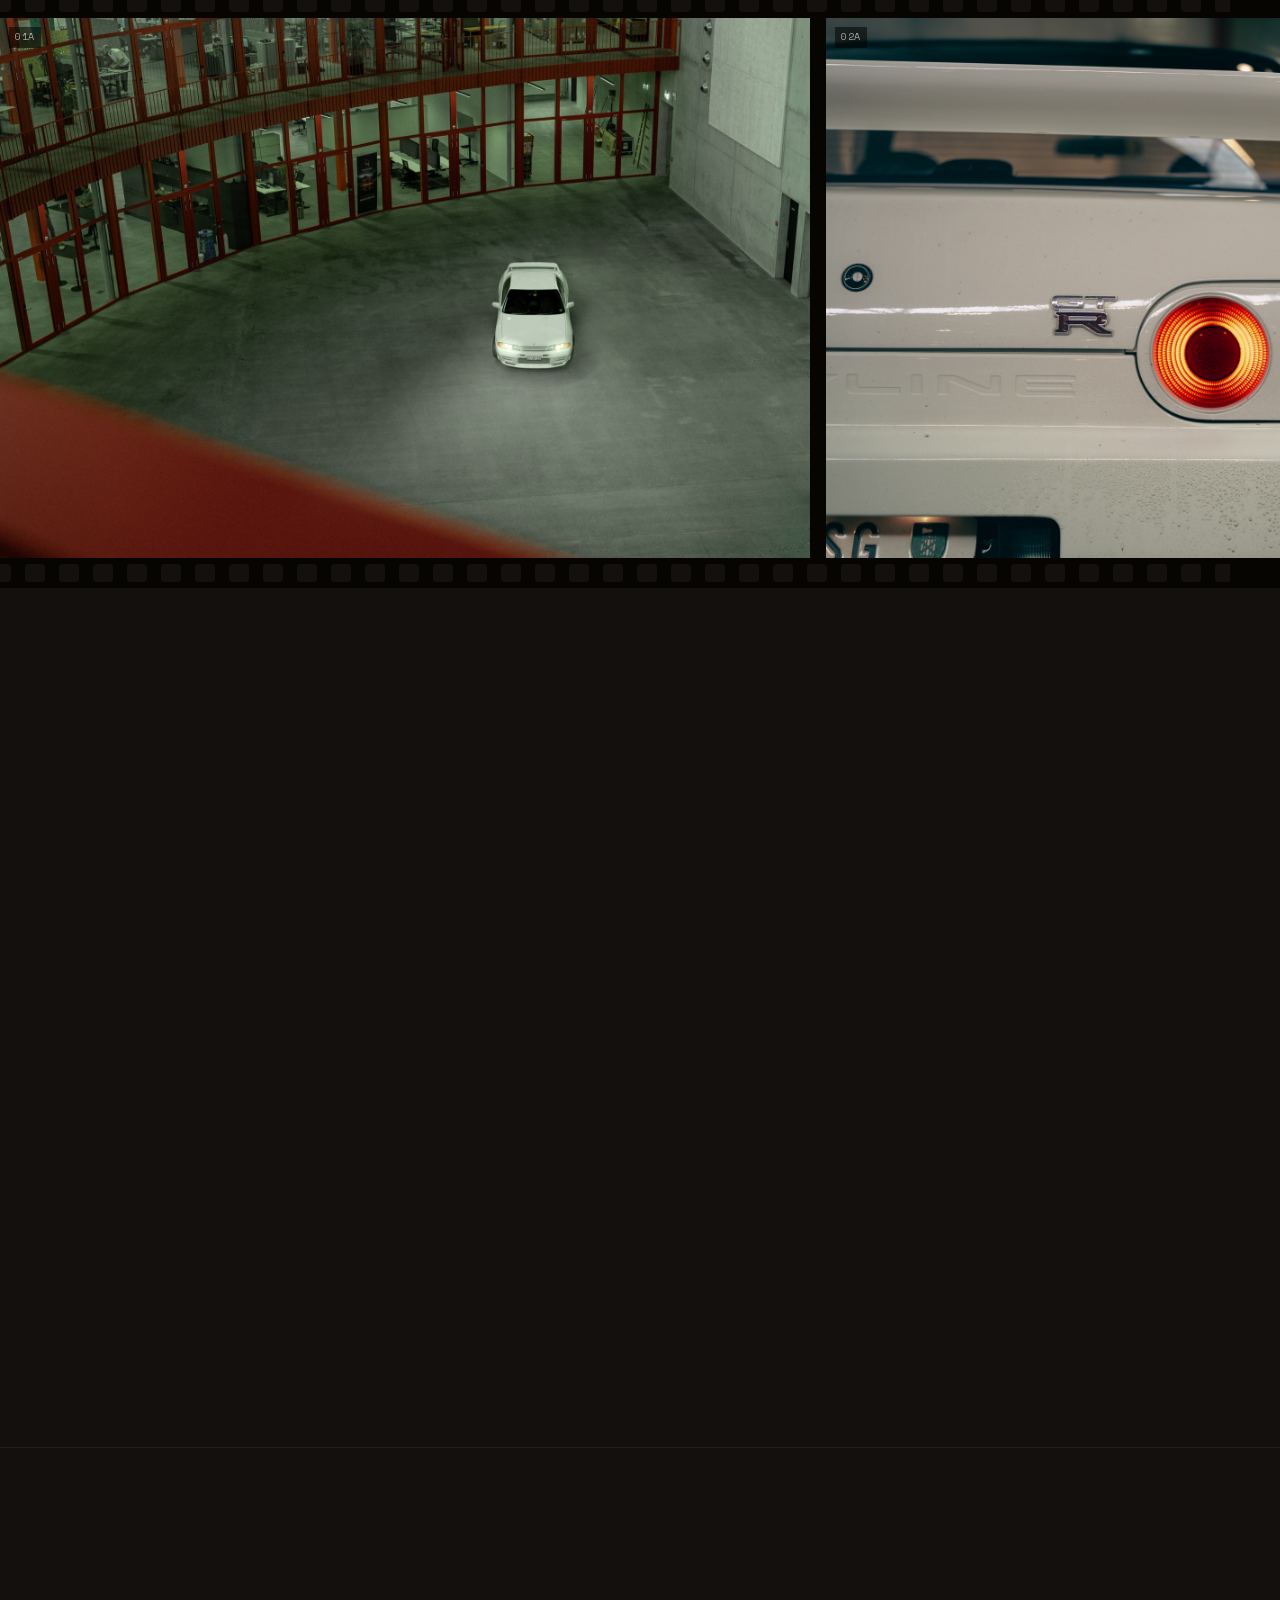
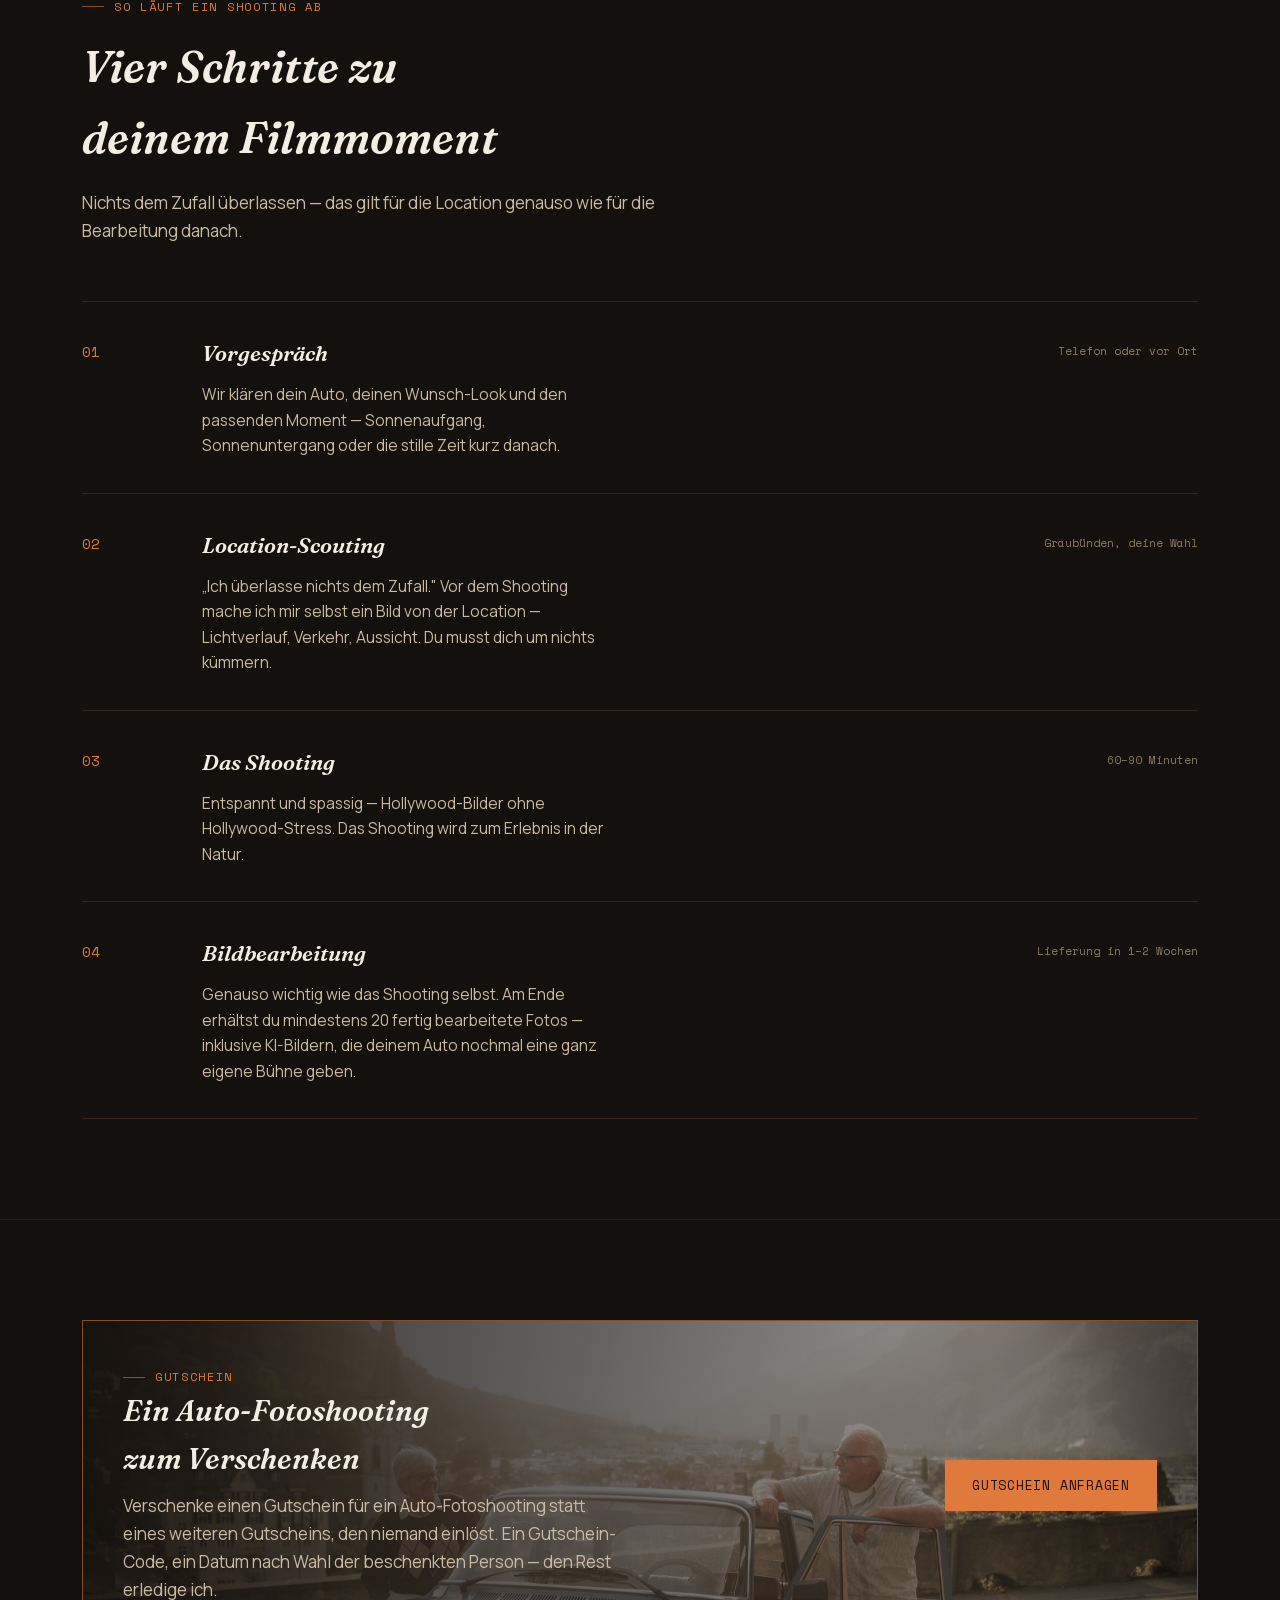
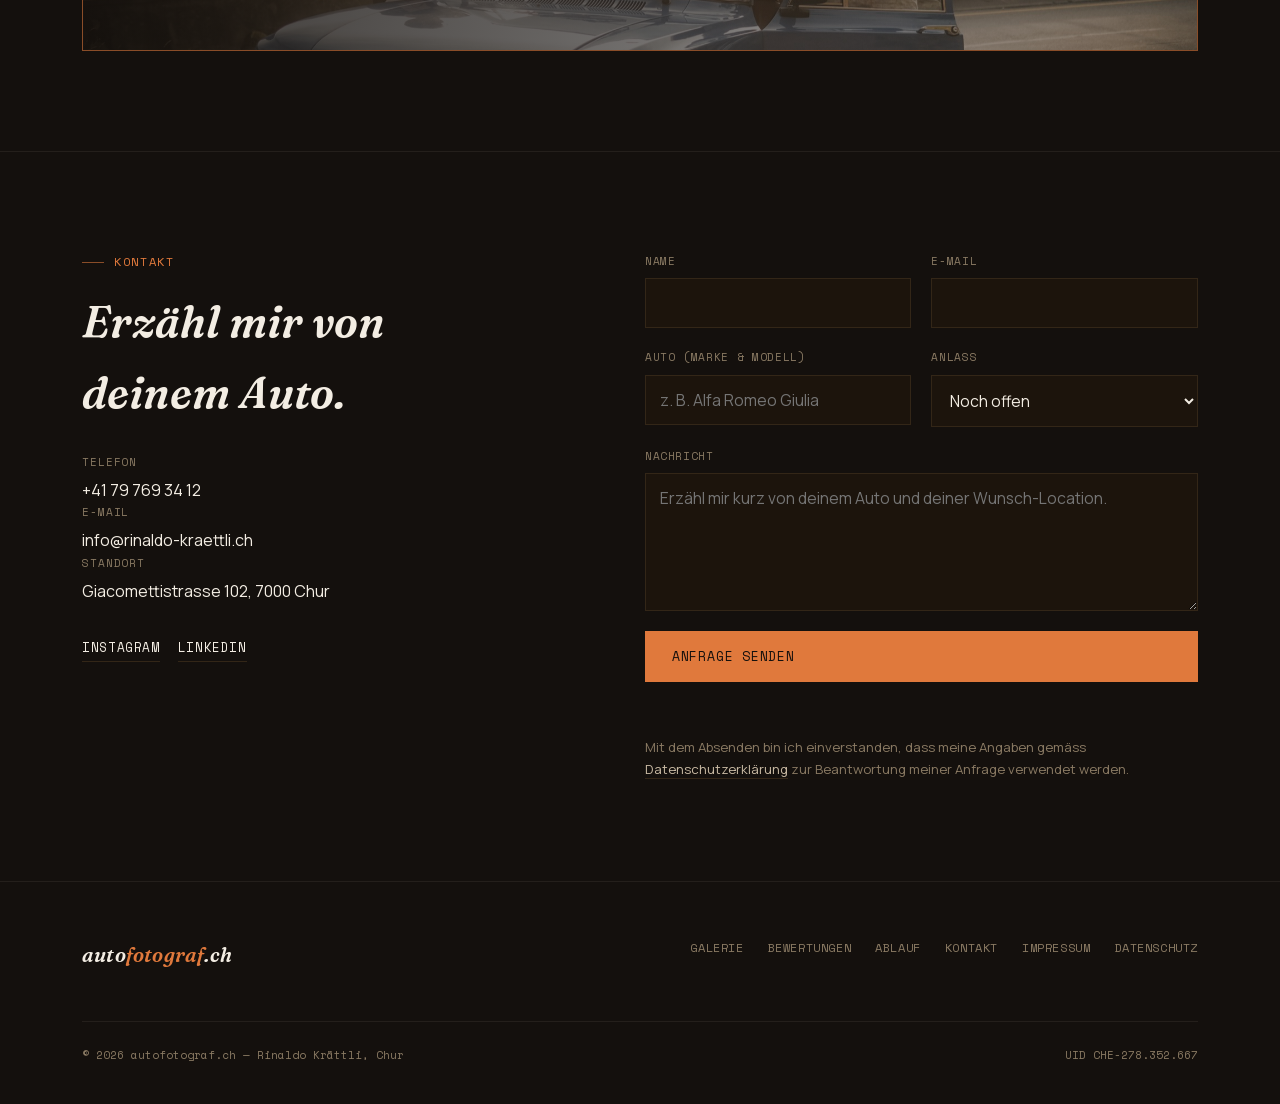
==== commit ceb051fb: "Add cookieless Vercel Web Analytics with anonymous click and dwell-time events Co-Authored-By: Claud" ====
--- a/index.html
+++ b/index.html
@@ -80,6 +80,8 @@
     ]
   }
   </script>
+  <script defer src="/assets/stats.js"></script>
+  <script defer src="/_vercel/insights/script.js"></script>
 </head>
 <body>
   <a class="skip-link" href="#main">Zum Inhalt springen</a>
@@ -94,7 +96,7 @@
         <a href="#kontakt">Kontakt</a>
       </div>
       <div class="nav-right">
-        <button class="sound-toggle" id="soundToggle" type="button" aria-pressed="false" aria-label="Hintergrundklang ein- oder ausschalten">
+        <button class="sound-toggle" id="soundToggle" type="button" data-track="Sound umgeschaltet" aria-pressed="false" aria-label="Hintergrundklang ein- oder ausschalten">
           <svg class="icon-off" viewBox="0 0 24 24" fill="none" stroke="currentColor" stroke-width="1.6"><path d="M4 9v6h4l5 4V5L8 9H4z"/><line x1="18" y1="9" x2="22" y2="15"/><line x1="22" y1="9" x2="18" y2="15"/></svg>
           <svg class="icon-on" viewBox="0 0 24 24" fill="none" stroke="currentColor" stroke-width="1.6"><path d="M4 9v6h4l5 4V5L8 9H4z"/><path d="M16.5 8.5a5 5 0 0 1 0 7"/><path d="M19 6a8.5 8.5 0 0 1 0 12"/></svg>
         </button>
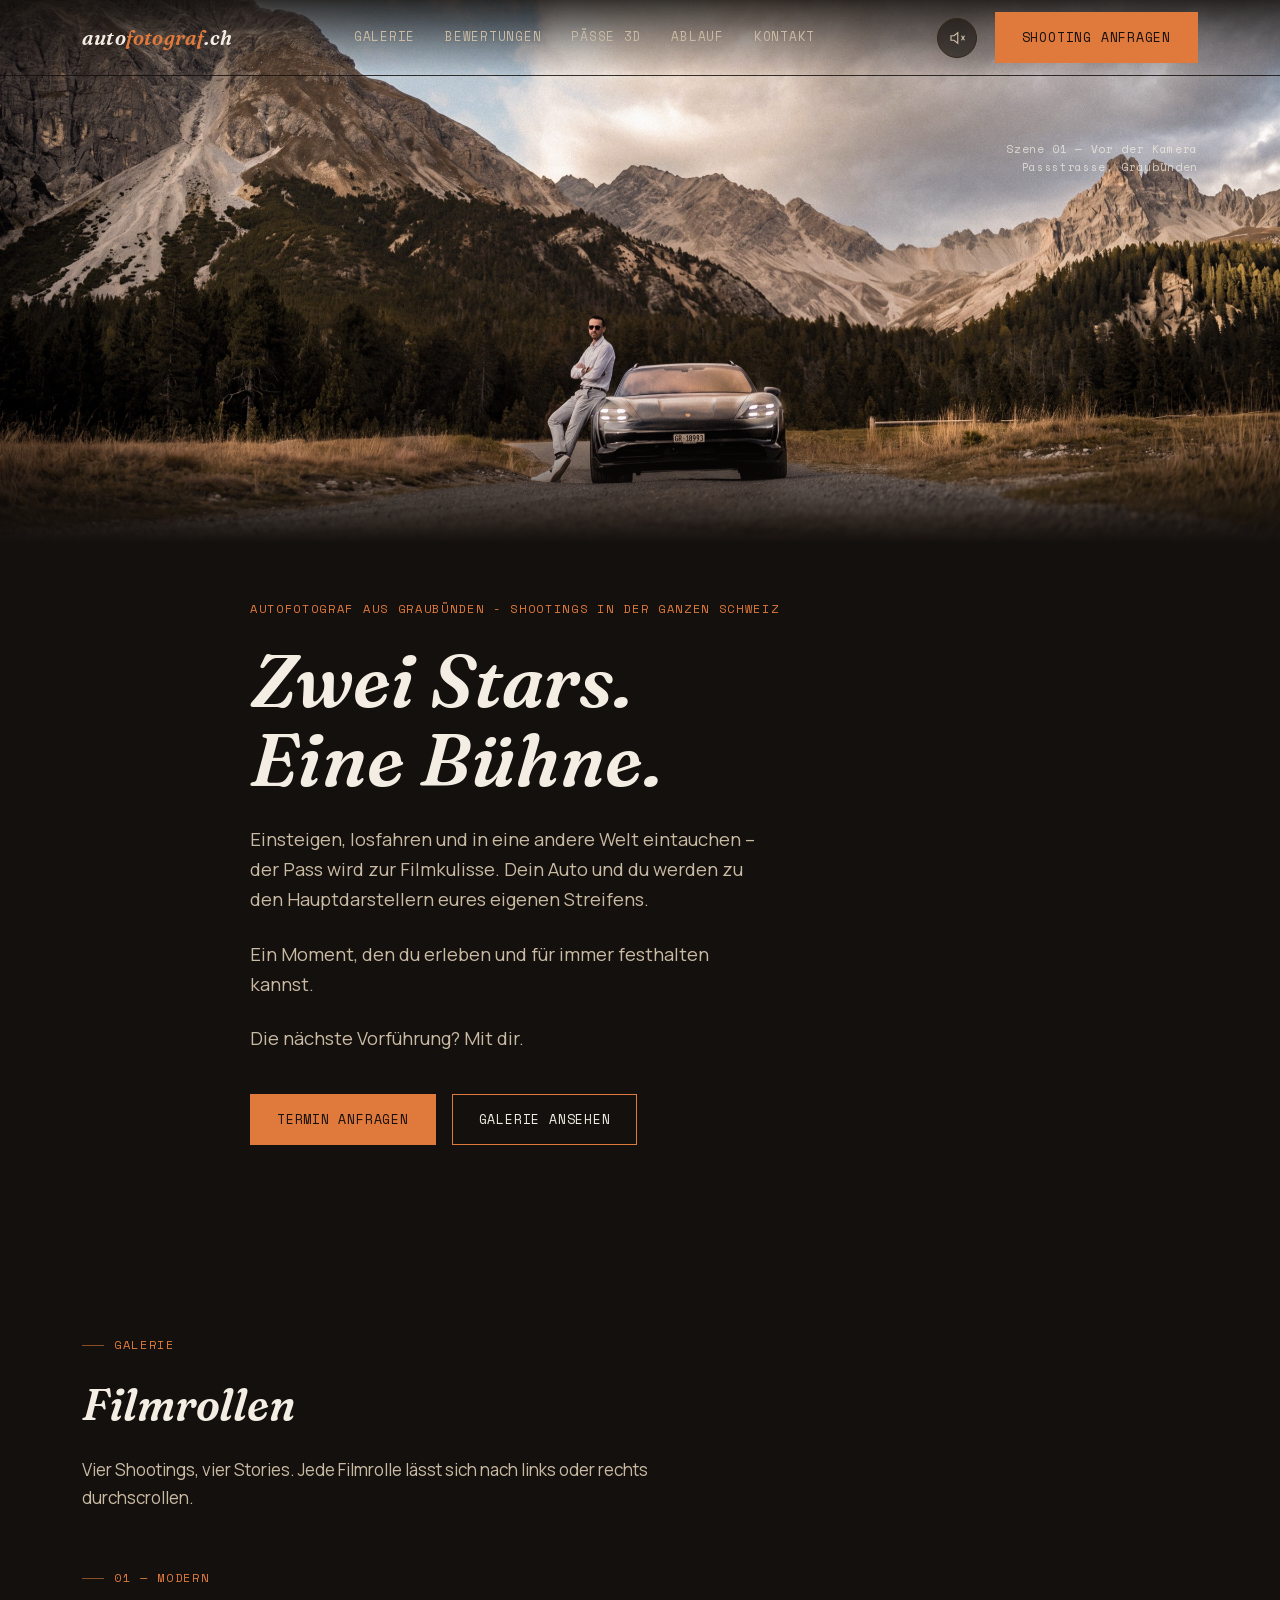
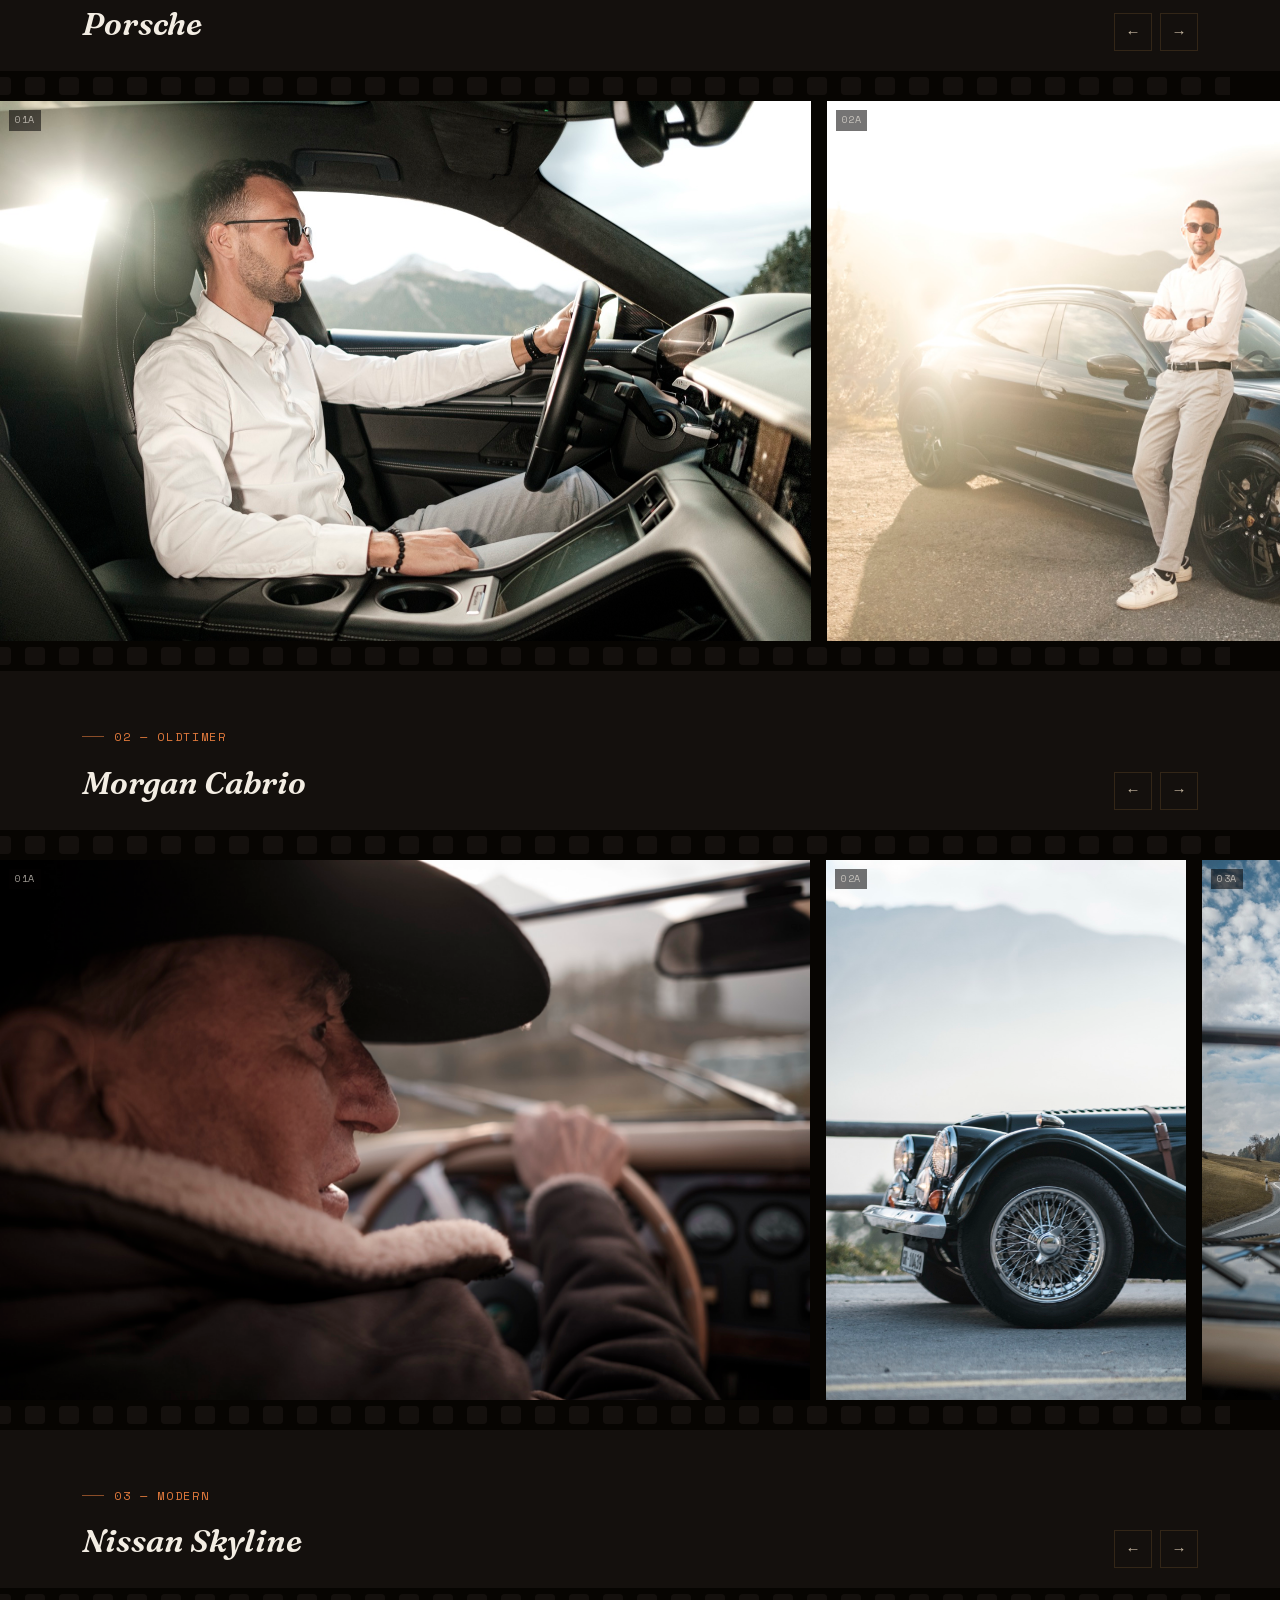
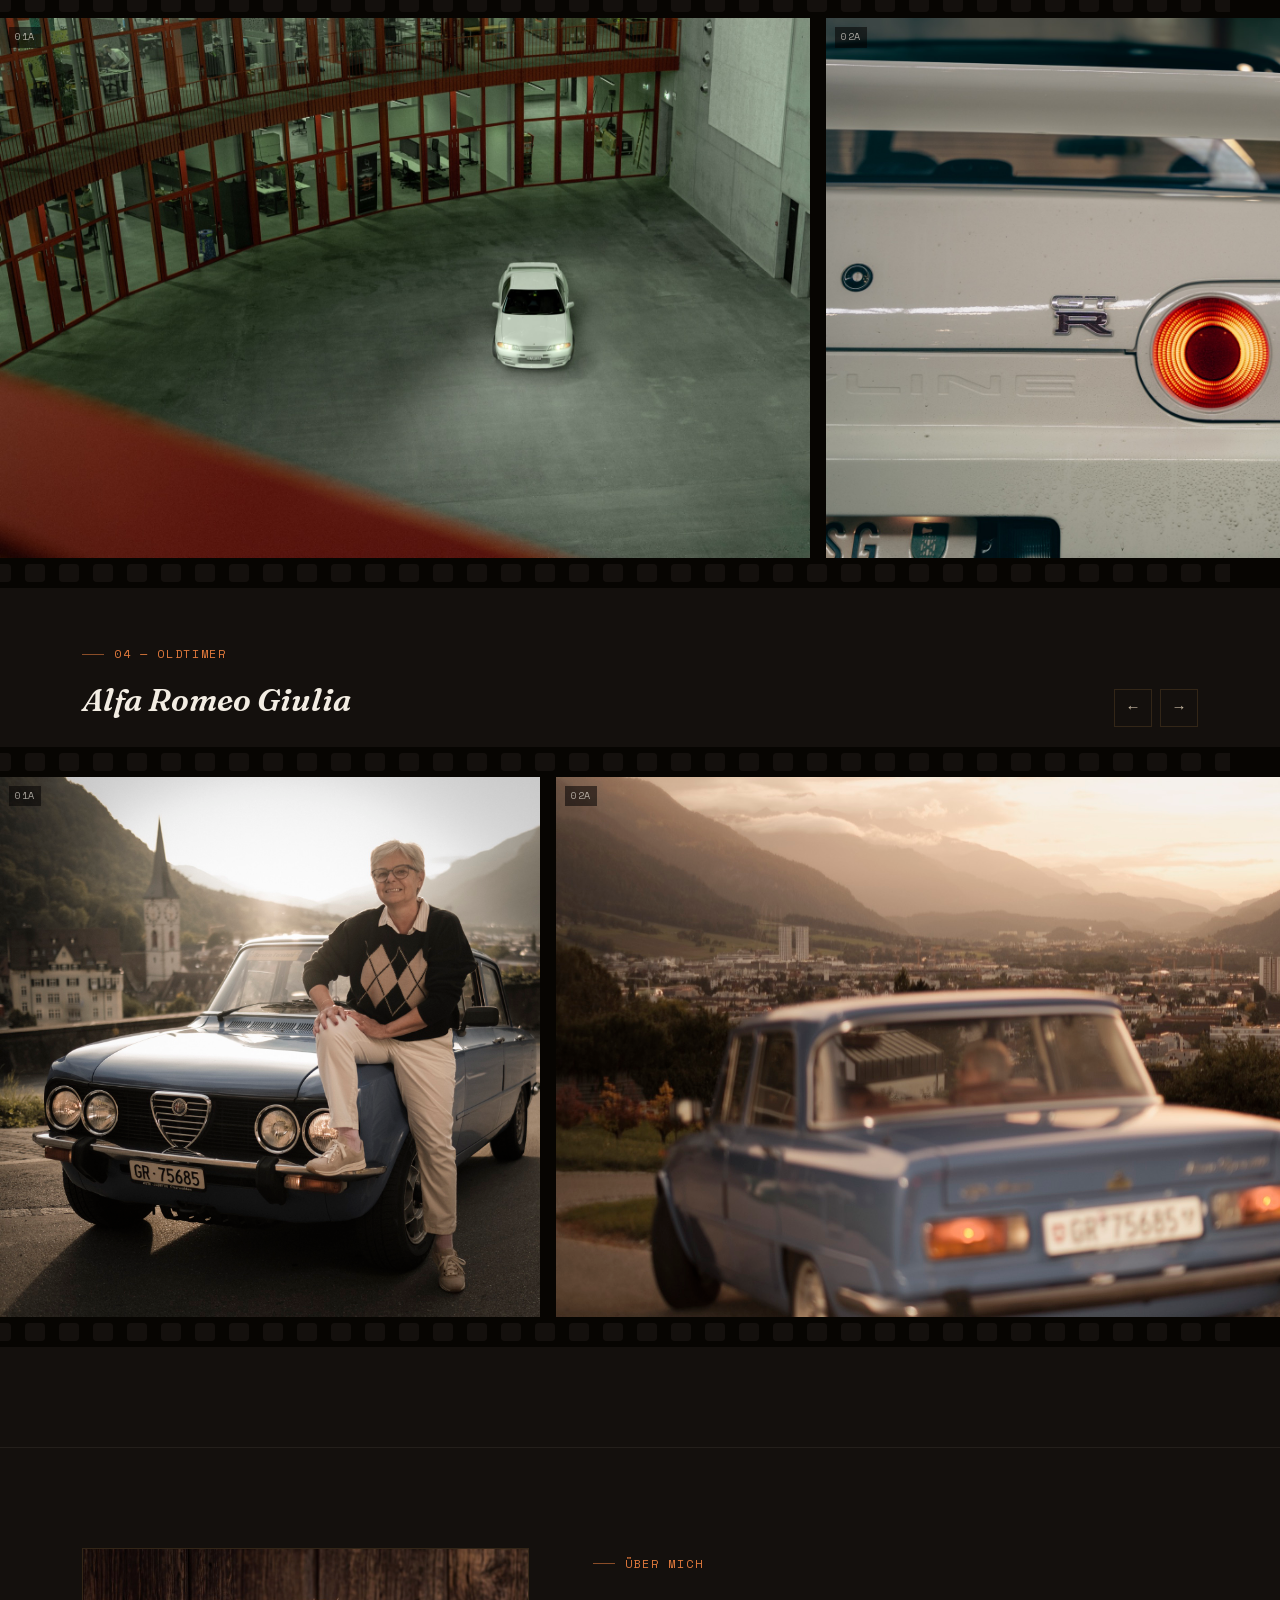
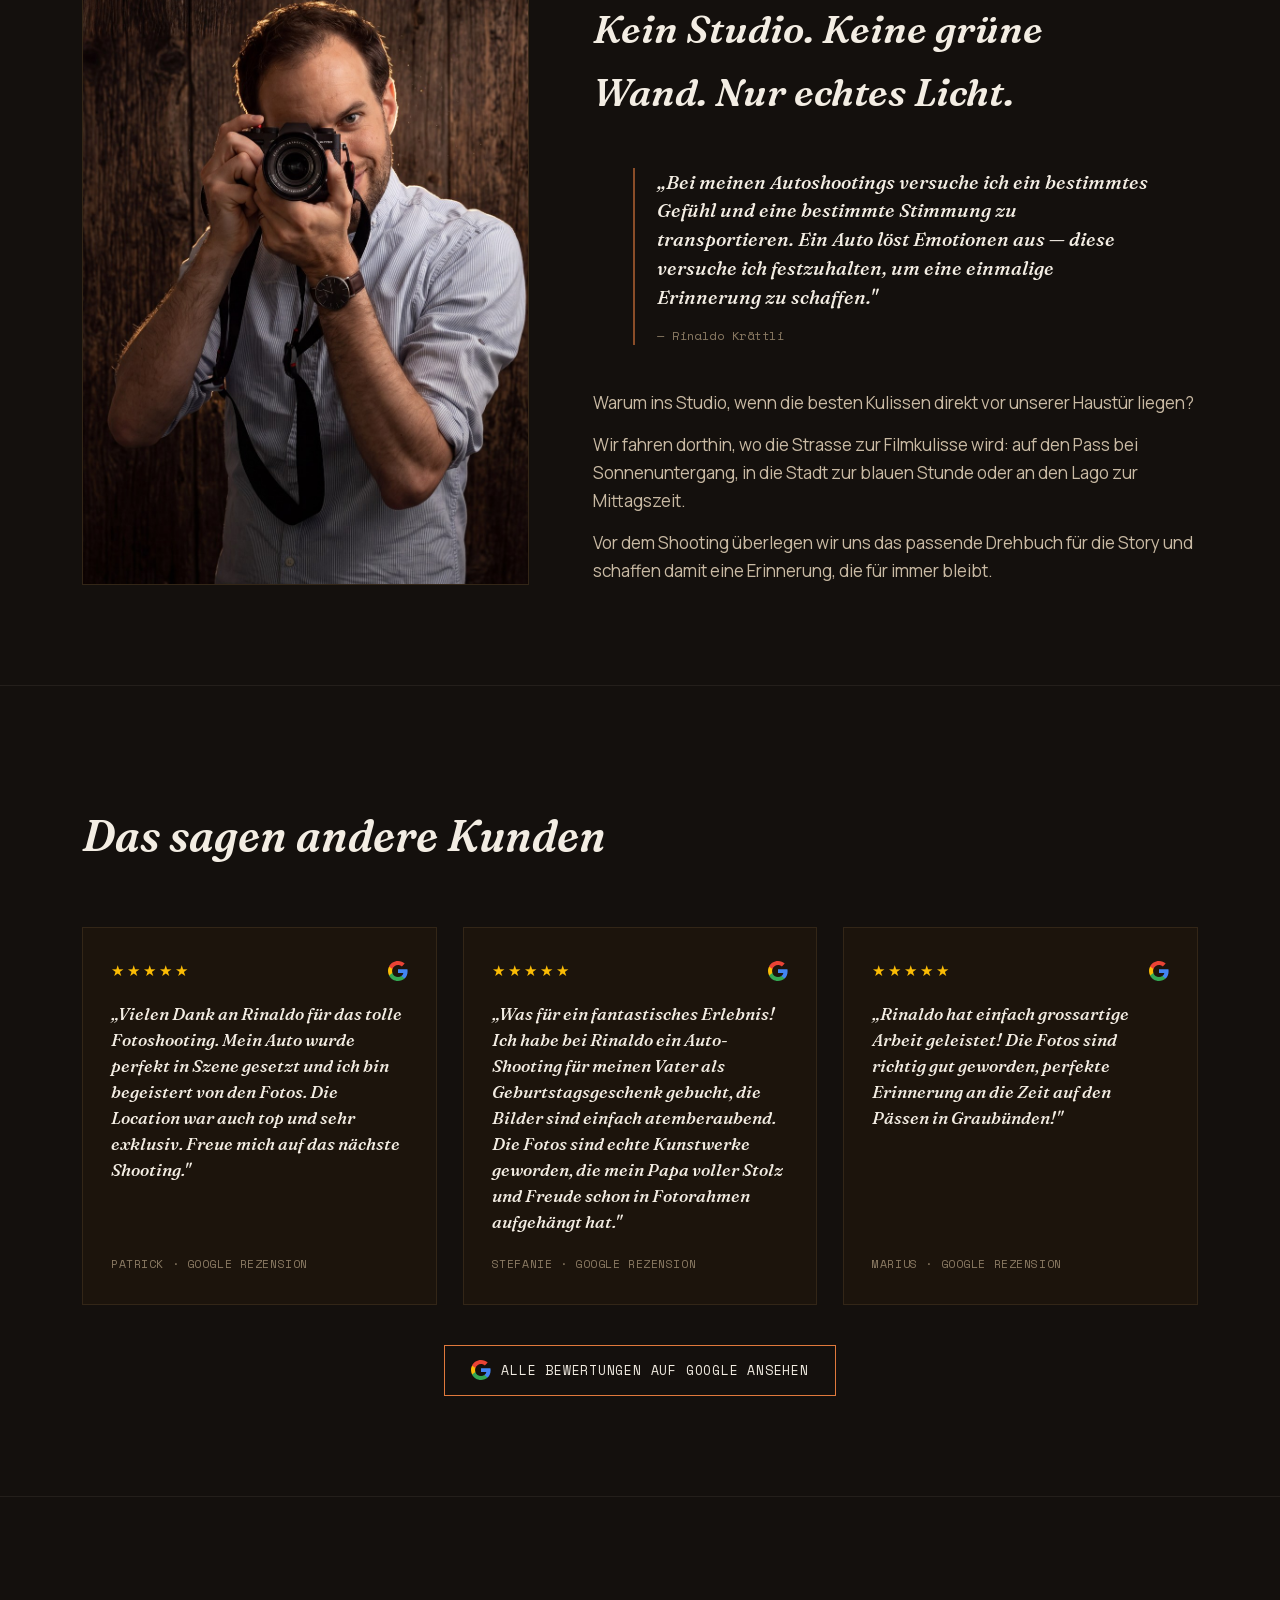
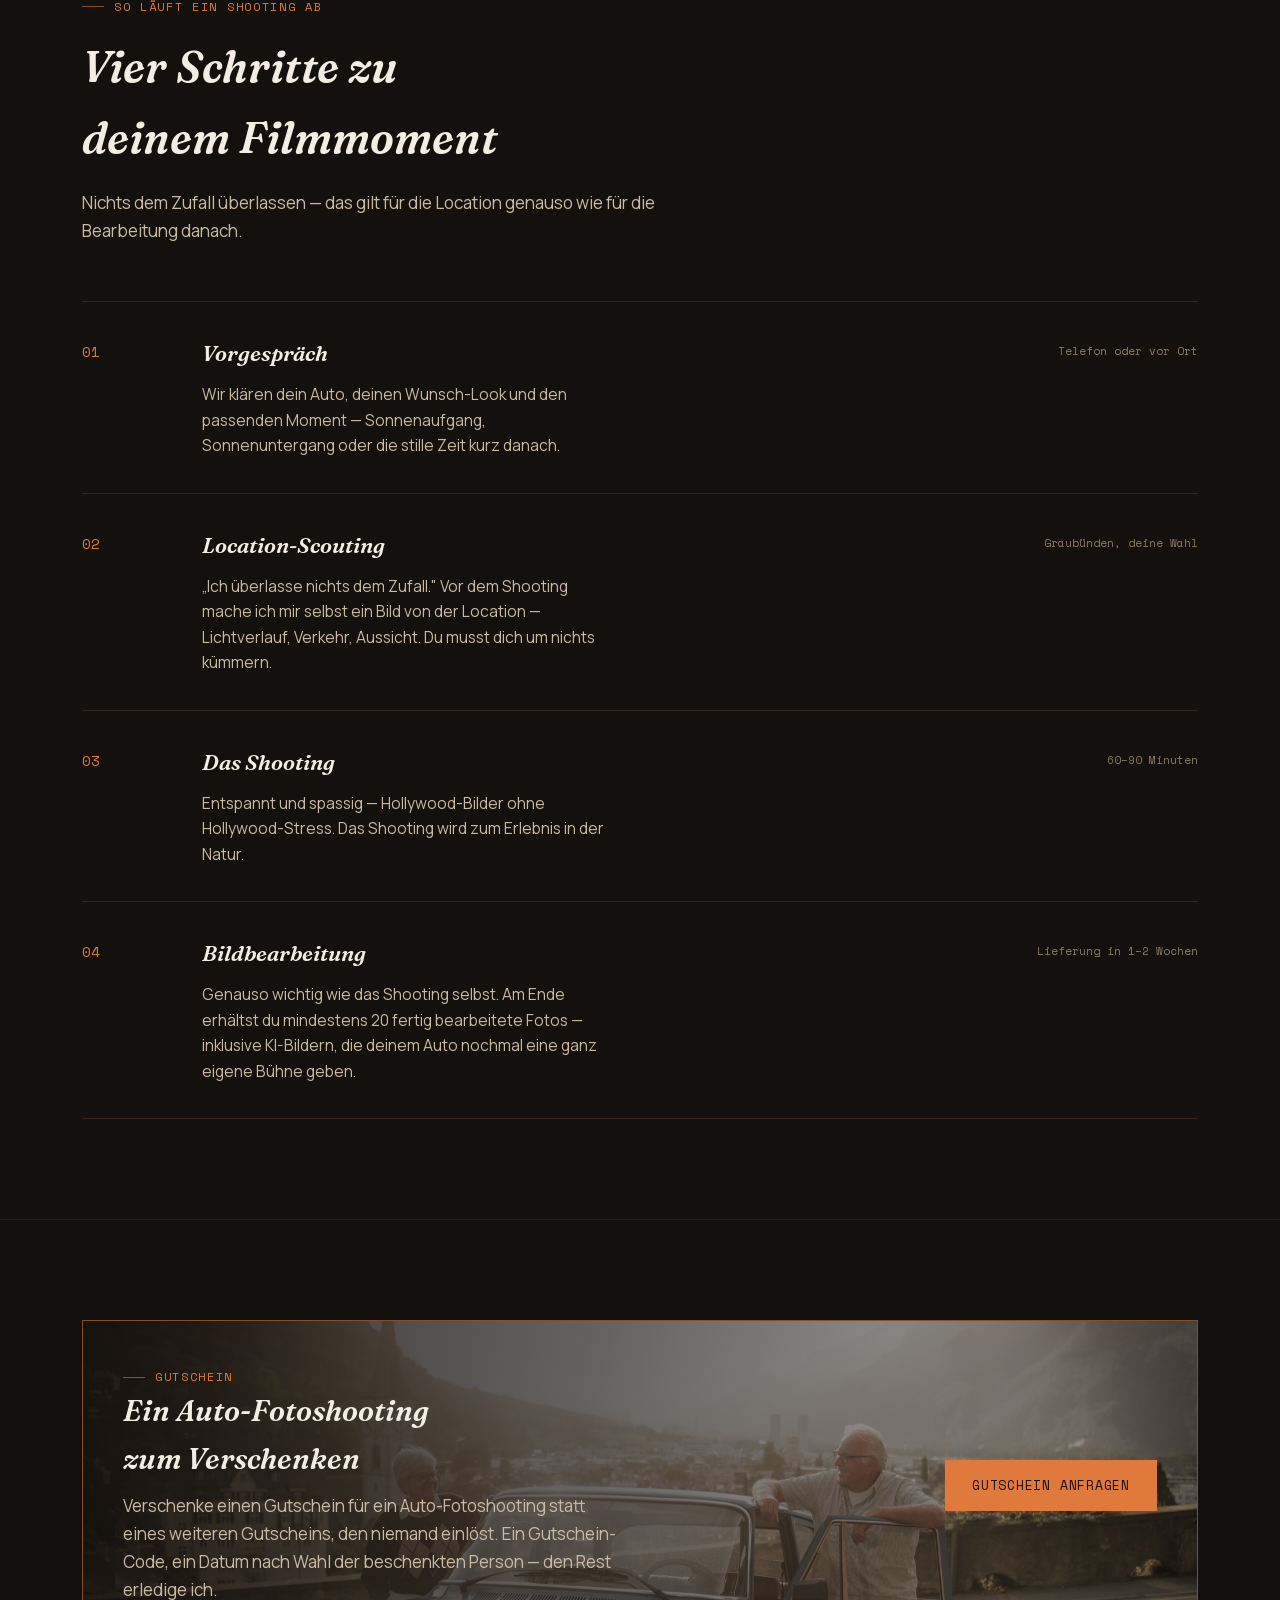
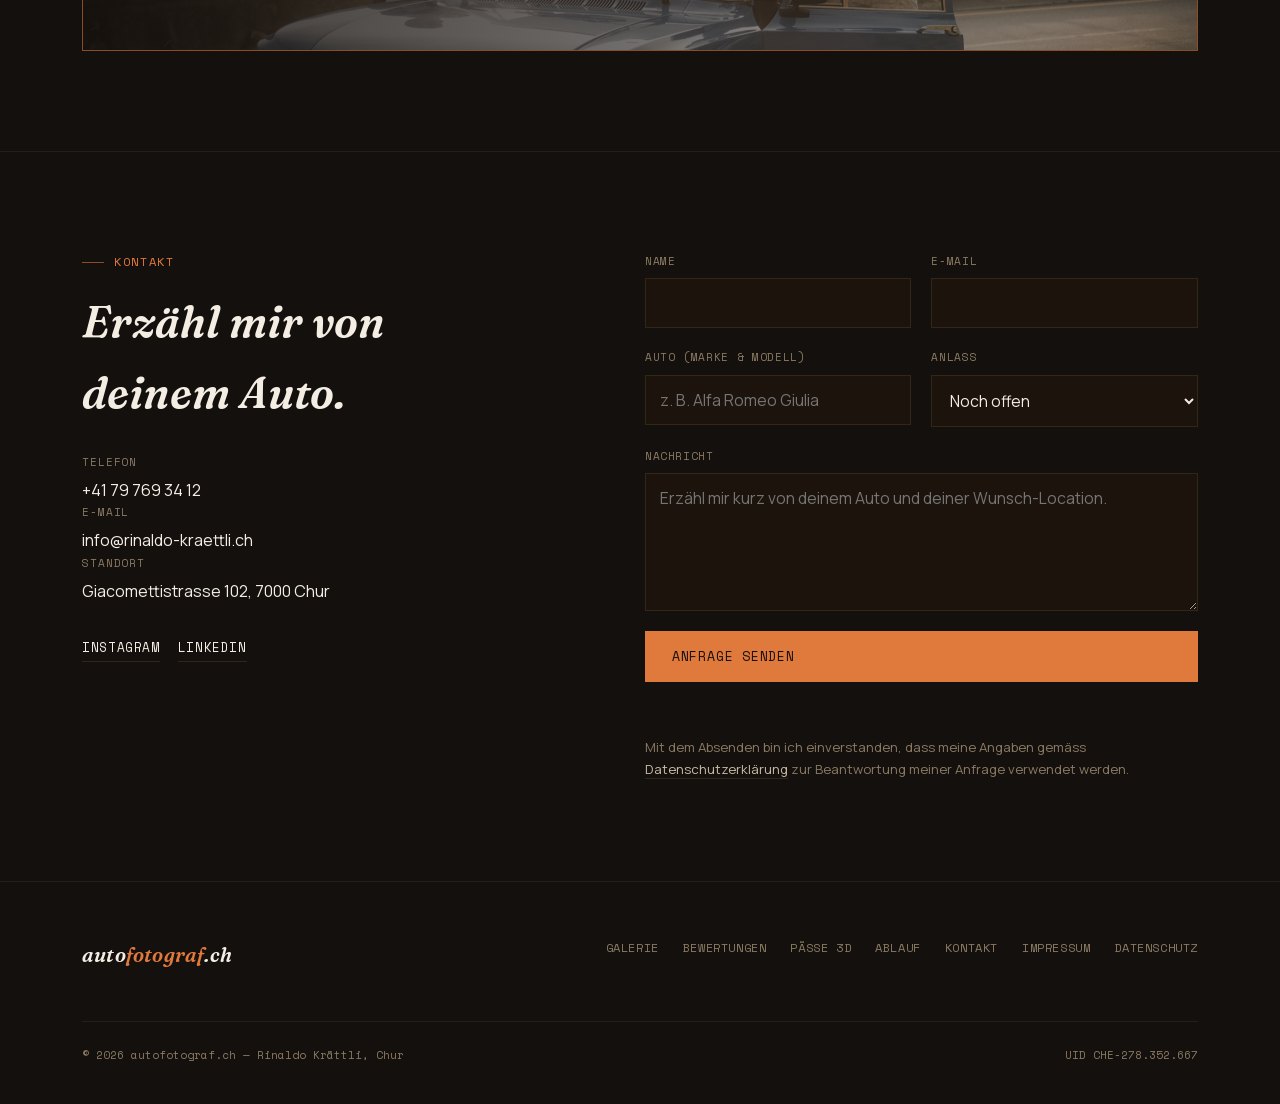
==== commit 5bc550dd: "Add Pässefahrten 3D page (Julier, Albula, Flüela) with photo stops and light times 3D flight over sw" ====
--- a/index.html
+++ b/index.html
@@ -92,6 +92,7 @@
       <div class="nav-links">
         <a href="#galerie">Galerie</a>
         <a href="#bewertungen">Bewertungen</a>
+        <a href="paessefahrten.html">Pässe 3D</a>
         <a href="#ablauf">Ablauf</a>
         <a href="#kontakt">Kontakt</a>
       </div>
@@ -587,6 +588,7 @@
         <nav class="footer-nav" aria-label="Footer-Navigation">
           <a href="#galerie">Galerie</a>
           <a href="#bewertungen">Bewertungen</a>
+          <a href="paessefahrten.html">Pässe 3D</a>
           <a href="#ablauf">Ablauf</a>
           <a href="#kontakt">Kontakt</a>
           <a href="impressum.html">Impressum</a>
--- a/assets/styles.css
+++ b/assets/styles.css
@@ -130,6 +130,7 @@
 @media (max-width: 860px) {
   .nav-links { display: none; }
 }
+@media (min-width: 861px) and (max-width: 1100px) { .nav-links { gap: 18px; } }
 
 /* ---------------------------- SOUND TOGGLE ---------------------------- */
 .sound-toggle {
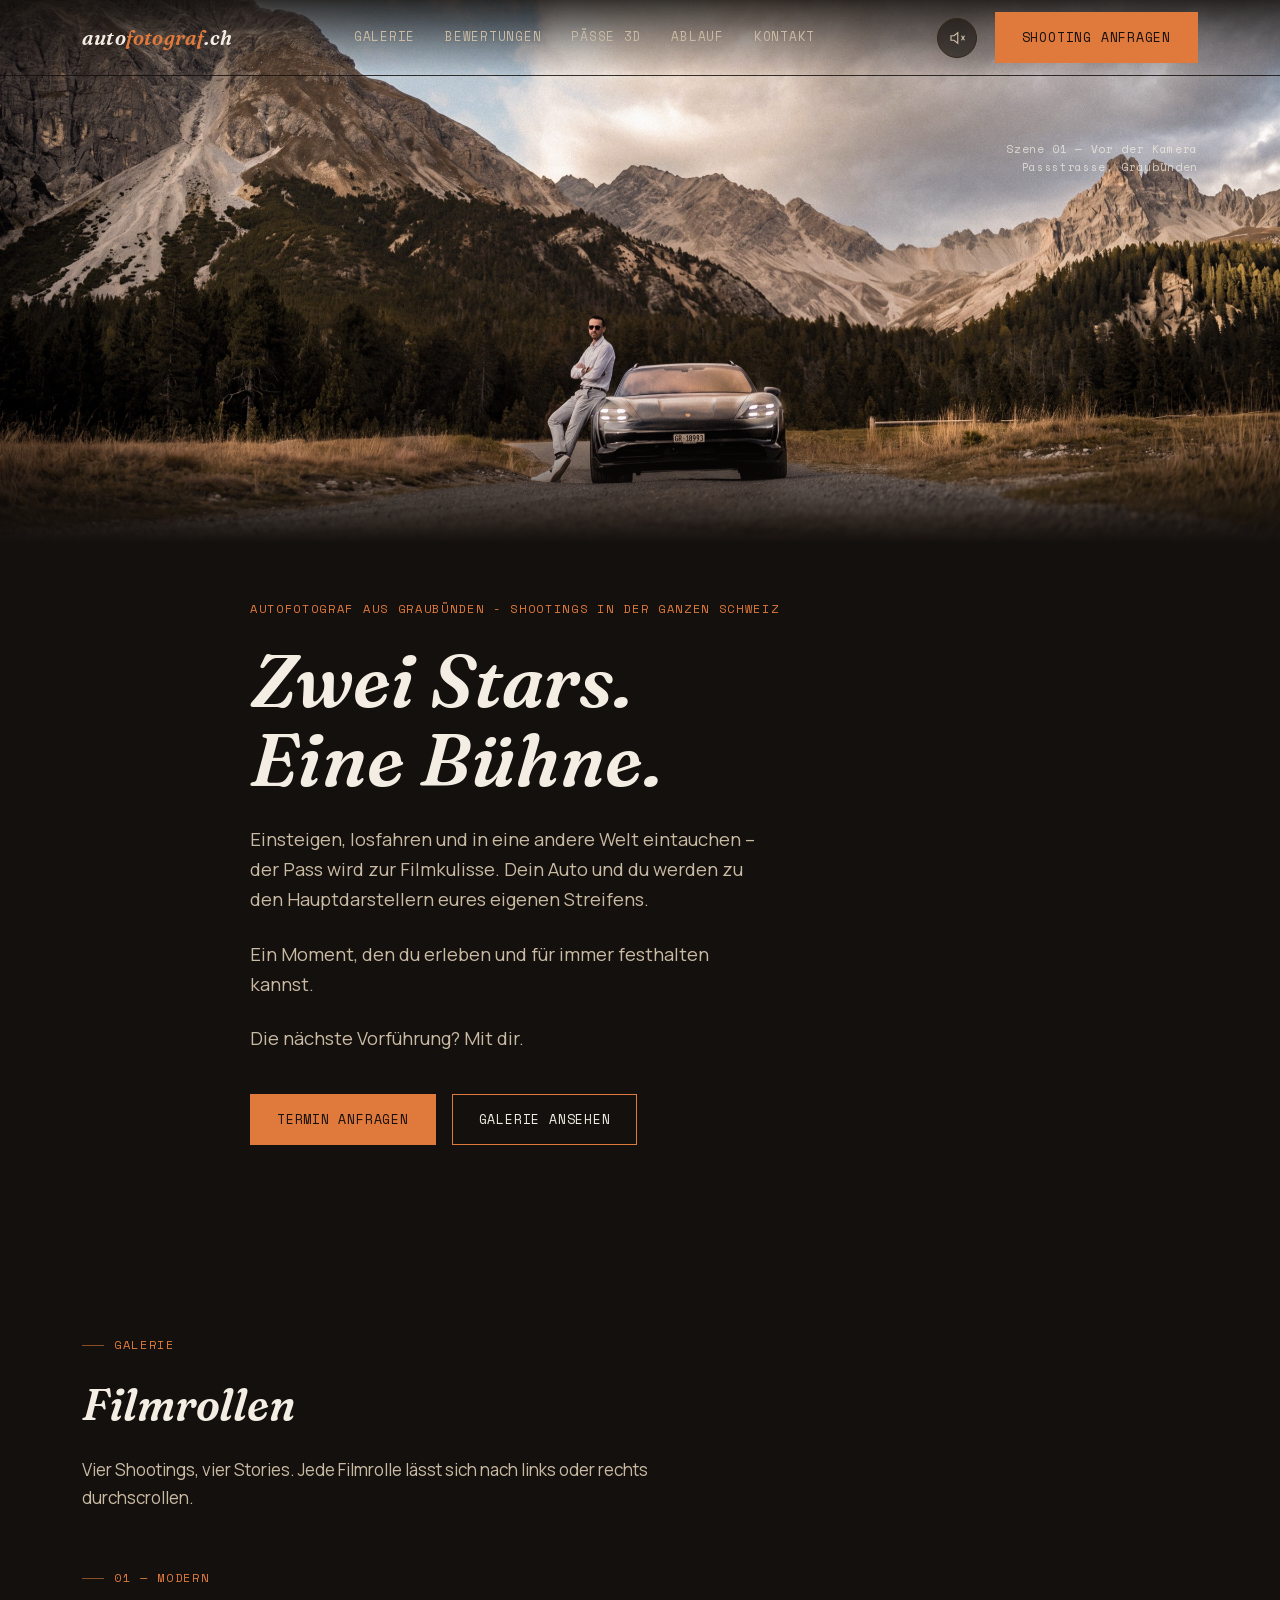
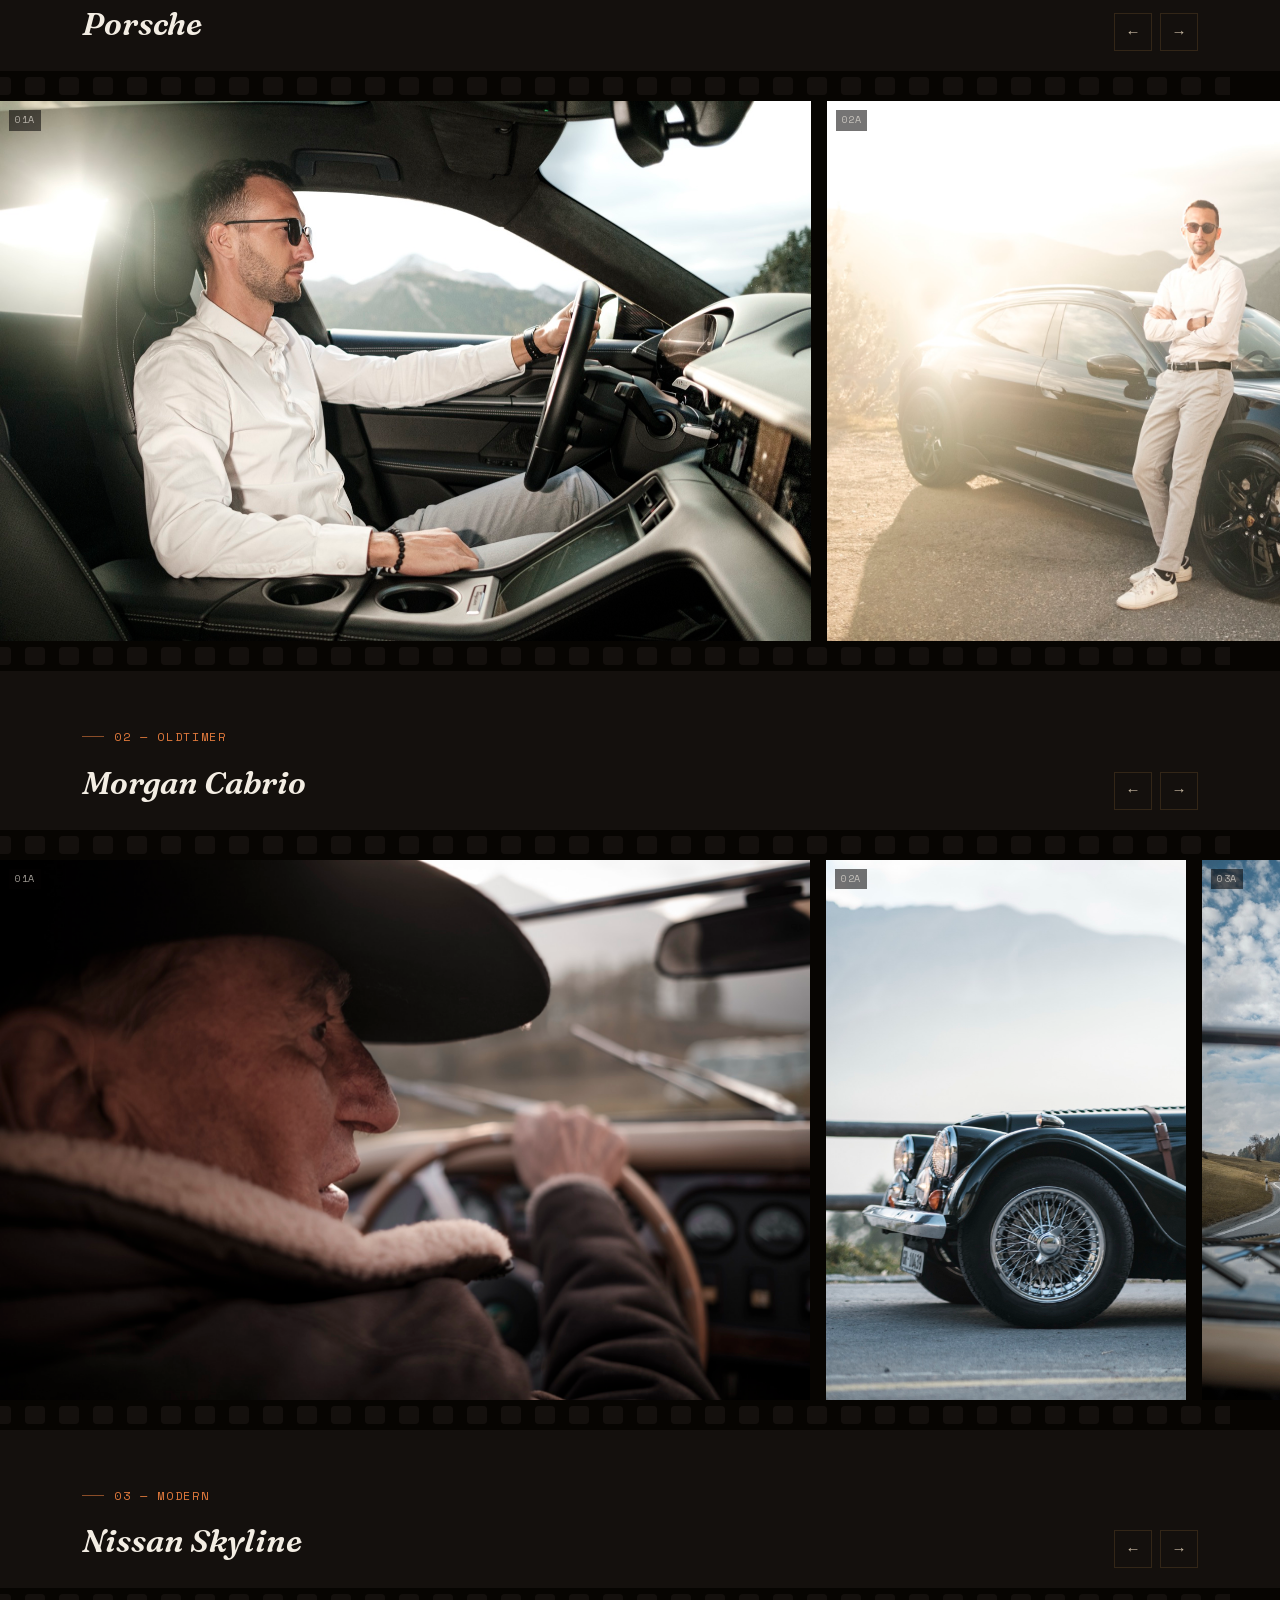
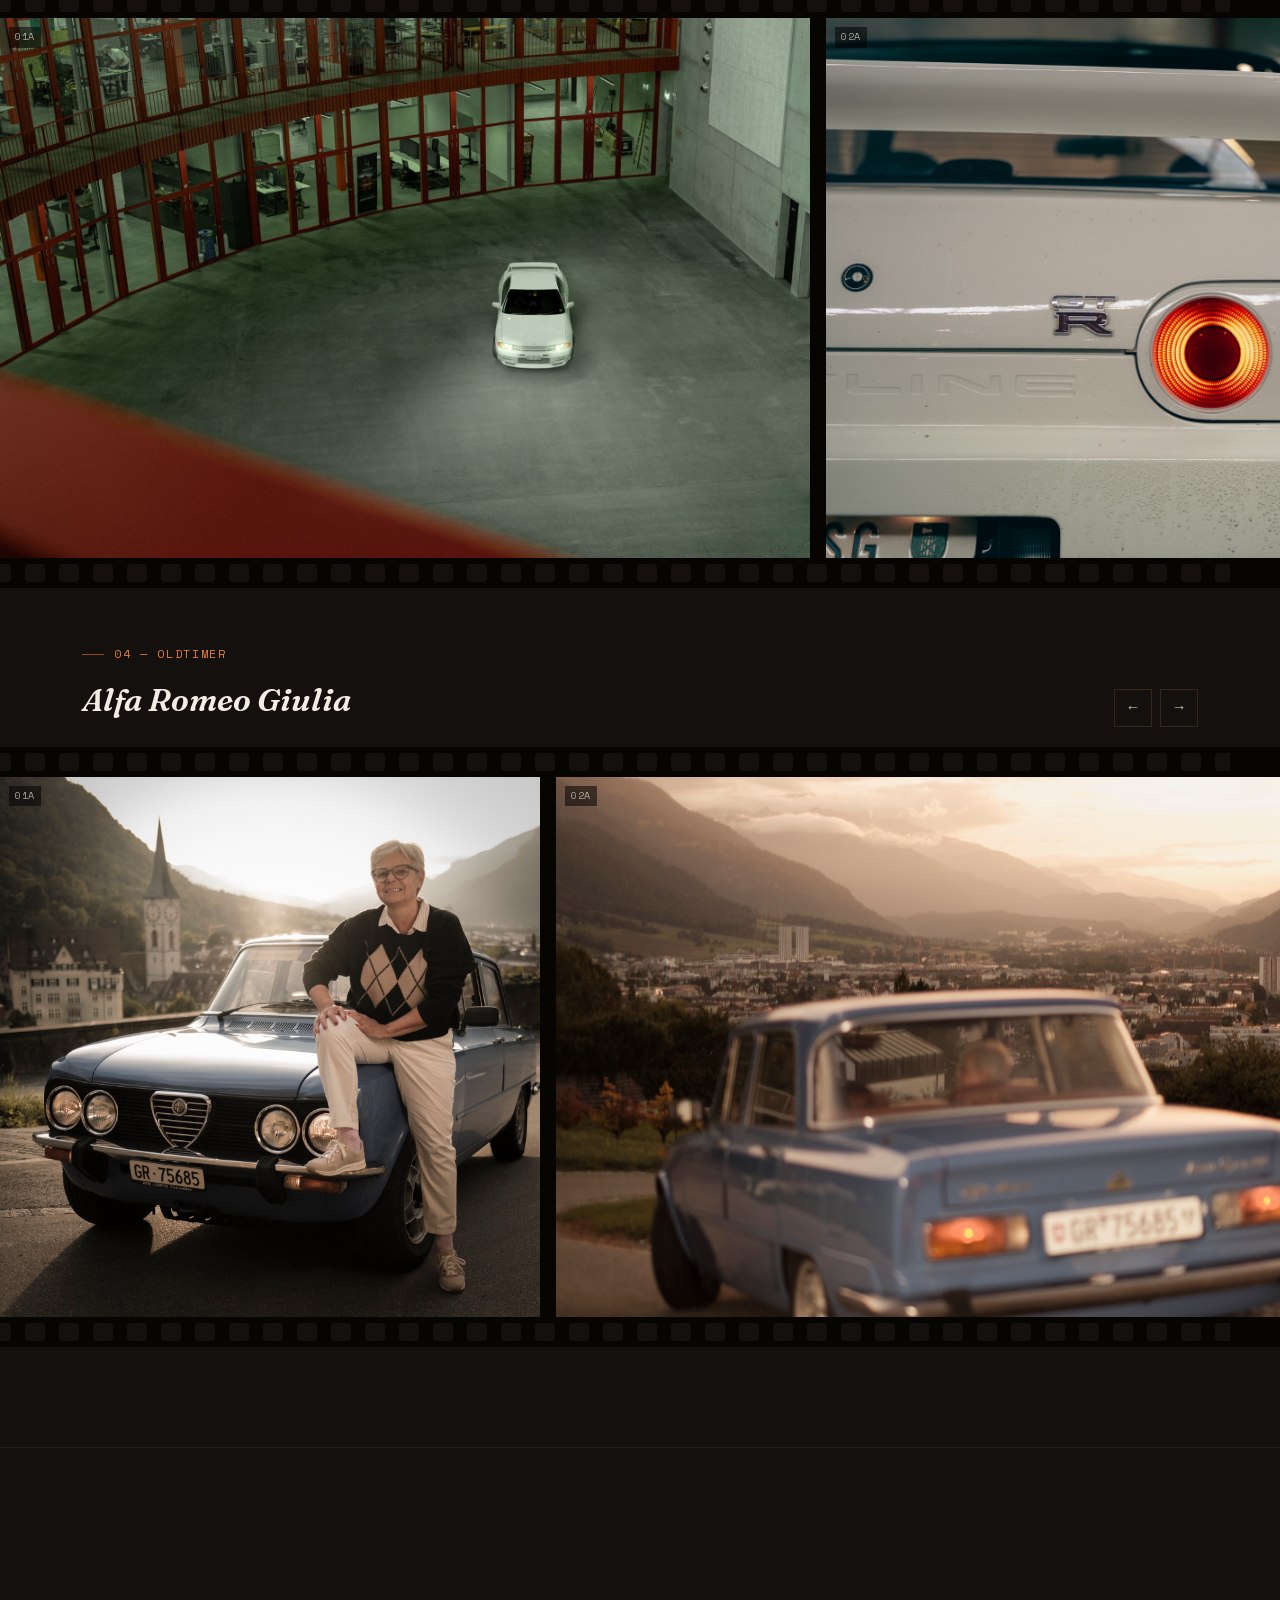
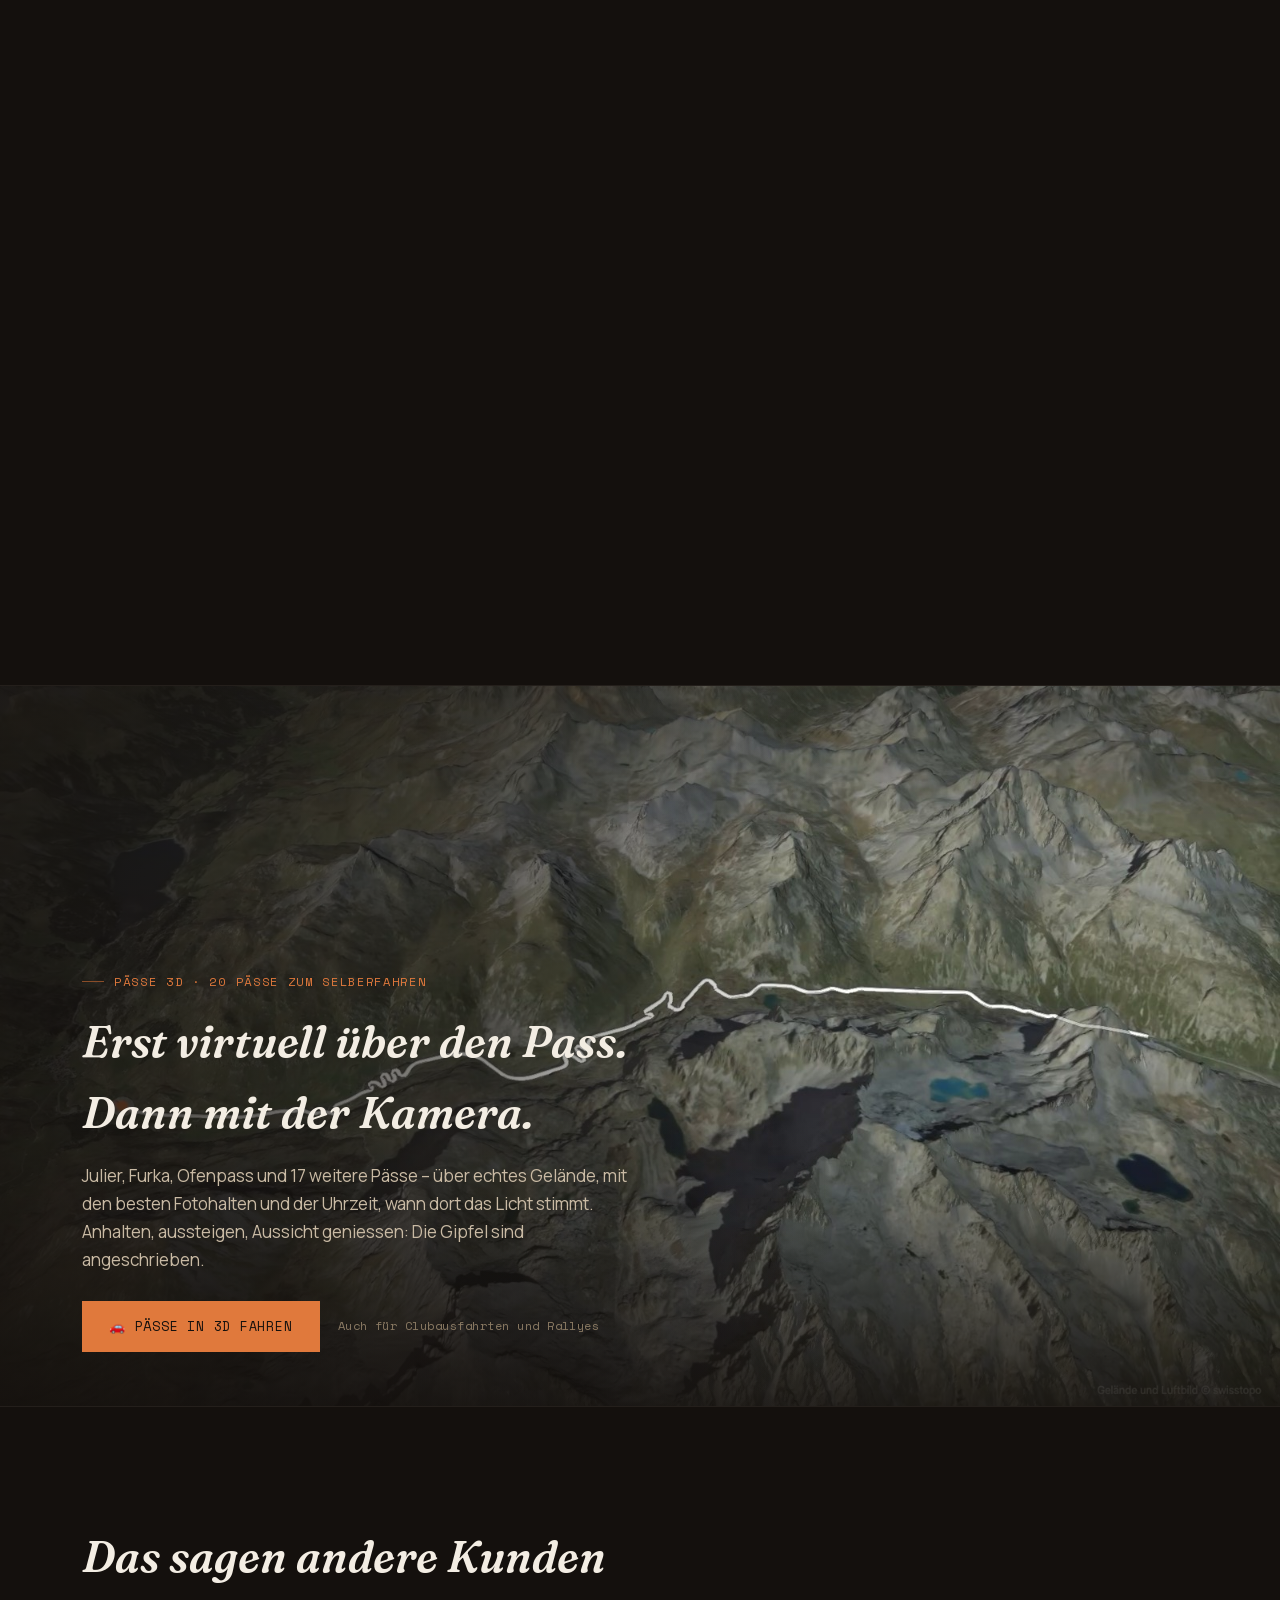
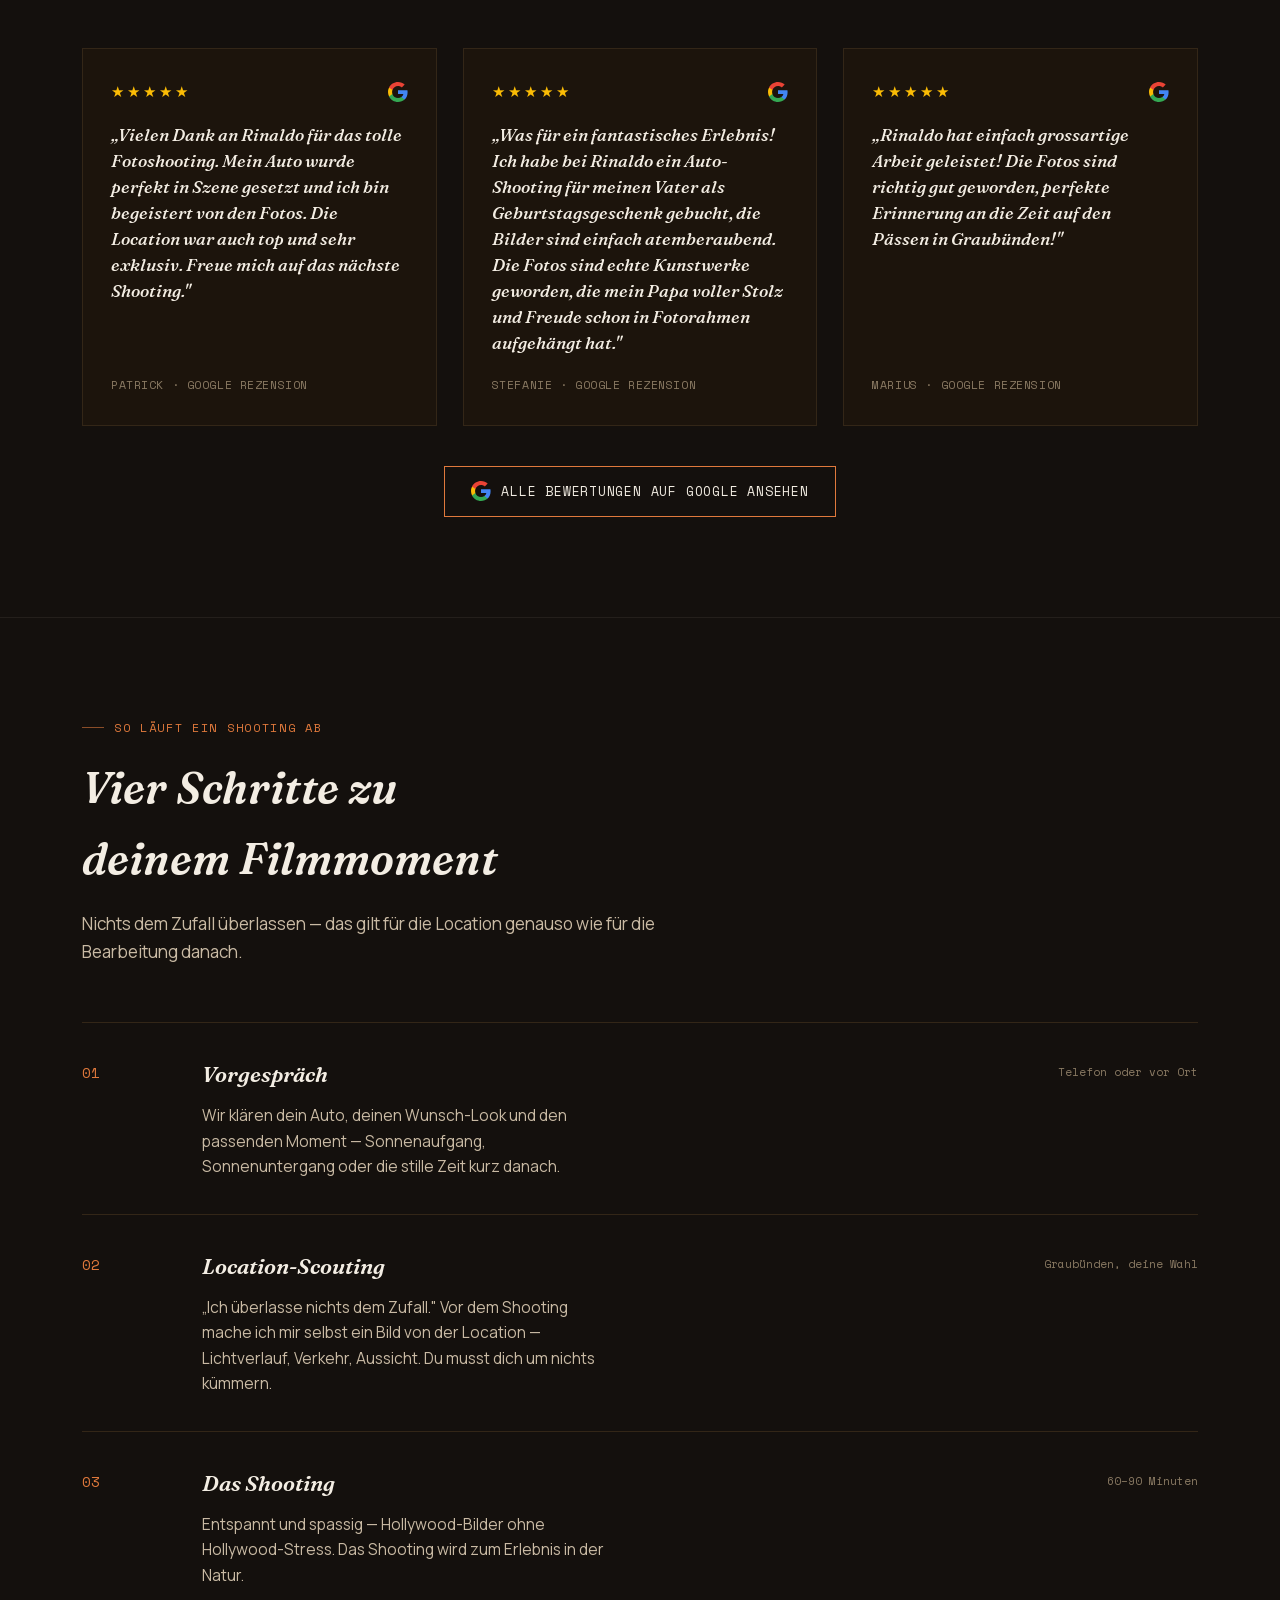
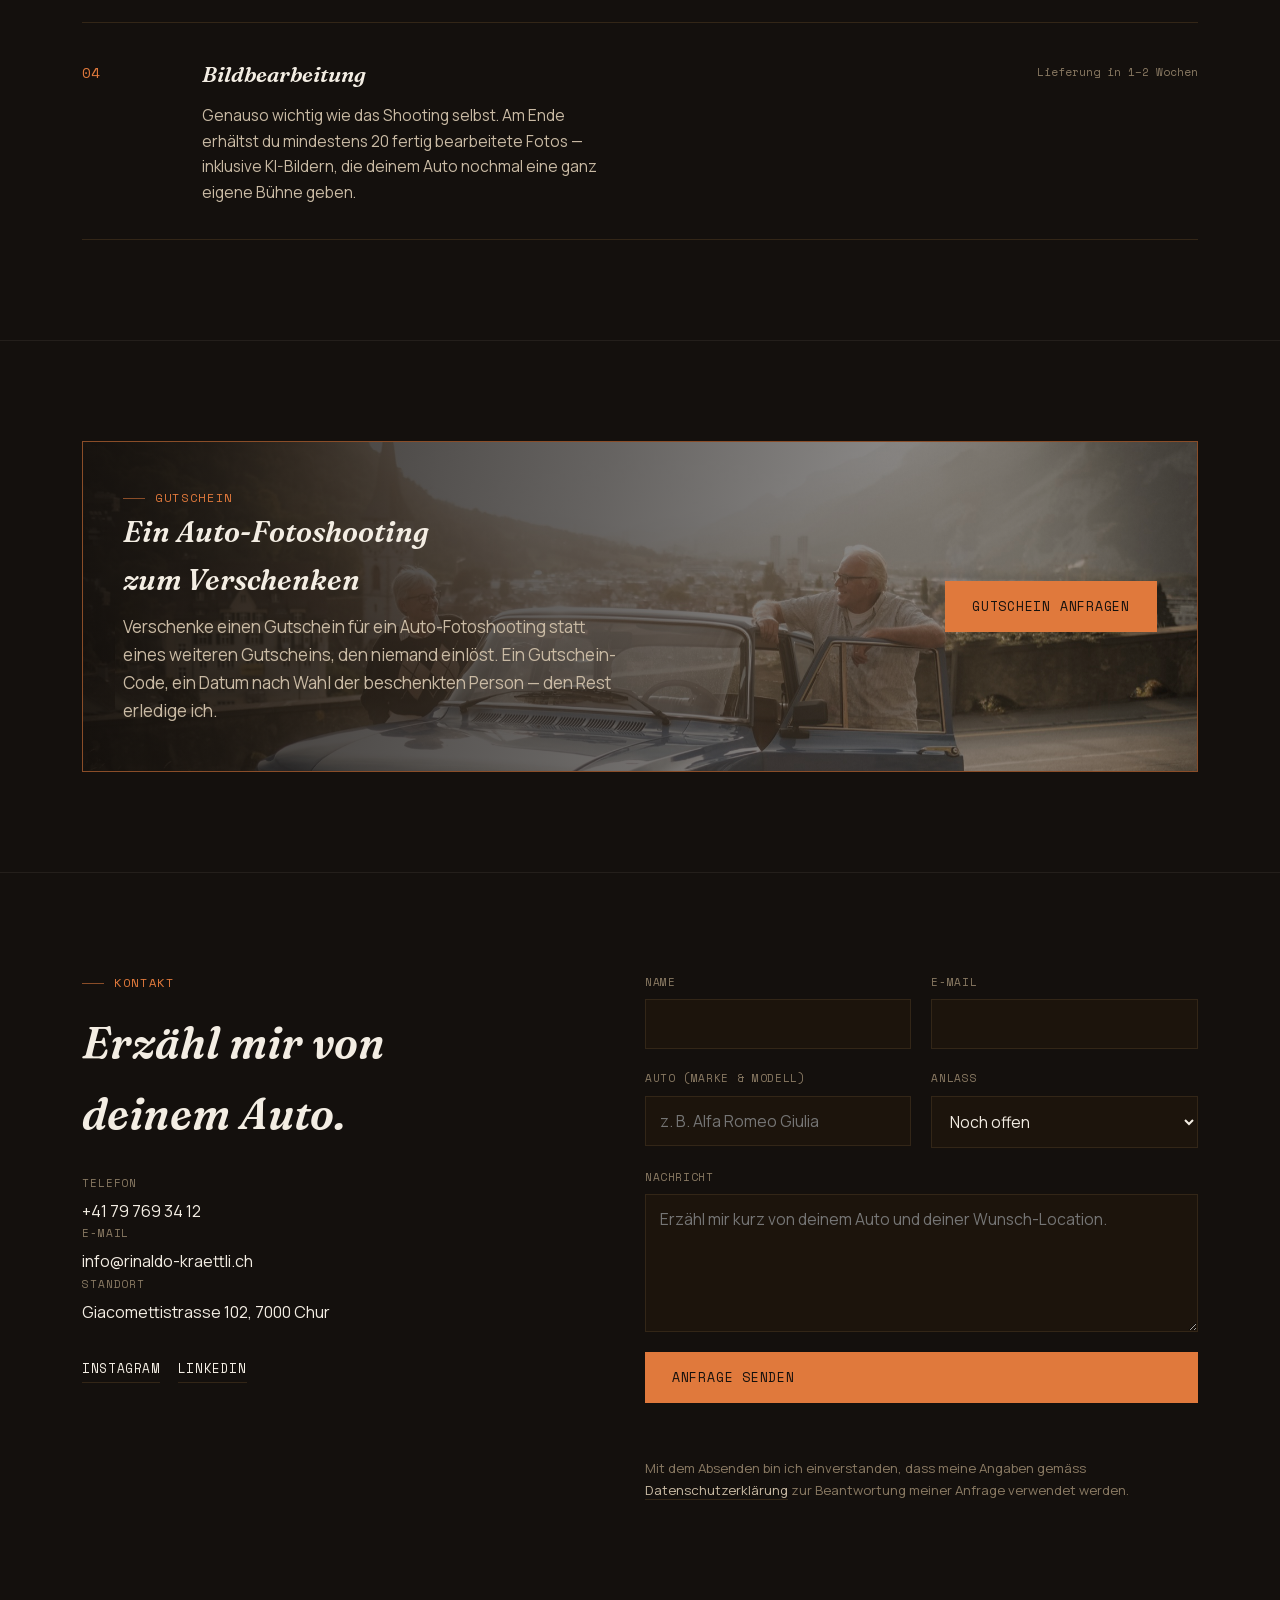
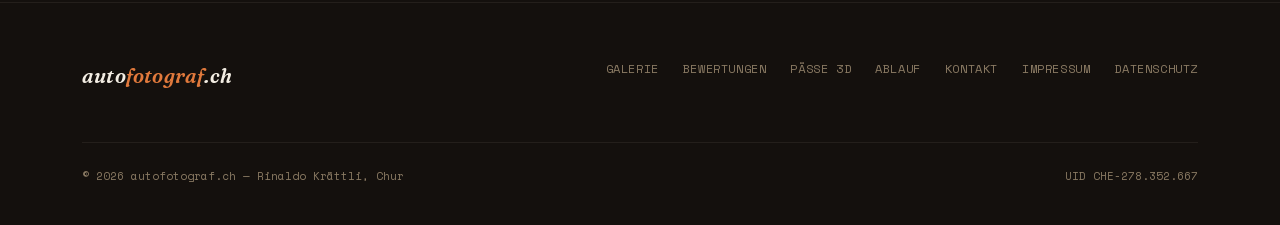
==== commit 3eeaa366: "Homepage: full-width Pässe 3D section with Julier film and link Makes the 3D passes reachable on pho" ====
--- a/index.html
+++ b/index.html
@@ -400,6 +400,27 @@
       </div>
     </section>
 
+    <!-- ============ PÄSSE 3D ============ -->
+    <section class="pass-teaser" aria-labelledby="pass-teaser-heading">
+      <a class="pass-teaser-media" href="paessefahrten.html" data-track="Startseite Pässe 3D Bild" tabindex="-1" aria-hidden="true">
+        <video id="passTeaserFilm" muted loop playsinline preload="none" poster="assets/img/autofotograf-graubuenden-julierpass-3d-flug.jpg">
+          <source src="assets/video/autofotograf-graubuenden-julierpass-3d-flug-720.mp4" type="video/mp4" media="(max-width: 900px)">
+          <source src="assets/video/autofotograf-graubuenden-julierpass-3d-flug-1080.mp4" type="video/mp4">
+        </video>
+      </a>
+      <div class="pass-teaser-copy">
+        <div class="wrap">
+          <div class="eyebrow">Pässe 3D · 20 Pässe zum Selberfahren</div>
+          <h2 id="pass-teaser-heading">Erst virtuell über den Pass. Dann mit der Kamera.</h2>
+          <p>Julier, Furka, Ofenpass und 17 weitere Pässe – über echtes Gelände, mit den besten Fotohalten und der Uhrzeit, wann dort das Licht stimmt. Anhalten, aussteigen, Aussicht geniessen: Die Gipfel sind angeschrieben.</p>
+          <div class="pass-teaser-actions">
+            <a class="btn btn-solid" href="paessefahrten.html" data-track="Startseite Pässe 3D">🚗 Pässe in 3D fahren</a>
+            <span>Auch für Clubausfahrten und Rallyes</span>
+          </div>
+        </div>
+      </div>
+    </section>
+
     <!-- ============ BEWERTUNGEN ============ -->
     <section id="bewertungen" aria-labelledby="bewertungen-heading">
       <div class="wrap">
--- a/assets/styles.css
+++ b/assets/styles.css
@@ -495,3 +495,20 @@
 .error-page h1 { margin-top: 20px; font-size: clamp(2.4rem, 6vw, 4rem); font-style: italic; }
 .error-page p { margin-top: 20px; max-width: 46ch; color: var(--ink-dim); font-size: 1.1rem; }
 .error-page .actions { margin-top: 36px; display: flex; gap: 16px; flex-wrap: wrap; }
+
+/* ---------------------------- PÄSSE 3D (Startseite) ---------------------------- */
+.pass-teaser { position: relative; padding: 0; }
+.pass-teaser-media { display: block; position: relative; width: 100%; aspect-ratio: 16 / 9; max-height: 82vh; overflow: hidden; background: #0e0b09; }
+.pass-teaser-media video { width: 100%; height: 100%; object-fit: cover; display: block; }
+.pass-teaser-media::after { content: ""; position: absolute; inset: 0; pointer-events: none; background: linear-gradient(90deg, rgba(20,16,13,.82) 0%, rgba(20,16,13,.5) 38%, rgba(20,16,13,0) 65%), linear-gradient(180deg, rgba(20,16,13,.35) 0%, rgba(20,16,13,0) 20%, rgba(20,16,13,0) 60%, rgba(20,16,13,.85) 100%); }
+.pass-teaser-copy { position: absolute; left: 0; right: 0; bottom: 0; padding-bottom: 54px; pointer-events: none; }
+.pass-teaser-copy .wrap > * { pointer-events: auto; }
+.pass-teaser-copy h2 { margin-top: 14px; font-style: italic; font-size: clamp(1.8rem, 3.6vw, 2.7rem); max-width: 22ch; }
+.pass-teaser-copy p { margin-top: 14px; max-width: 56ch; color: var(--ink-dim); }
+.pass-teaser-actions { margin-top: 26px; display: flex; gap: 18px; align-items: center; flex-wrap: wrap; }
+.pass-teaser-actions span { font-family: var(--mono); font-size: 12px; letter-spacing: .04em; color: var(--ink-faint); }
+@media (max-width: 760px) {
+  .pass-teaser-media { aspect-ratio: 4 / 3; }
+  .pass-teaser-media::after { background: linear-gradient(180deg, rgba(20,16,13,0) 70%, var(--bg) 100%); }
+  .pass-teaser-copy { position: static; padding: 6px 0 64px; }
+}
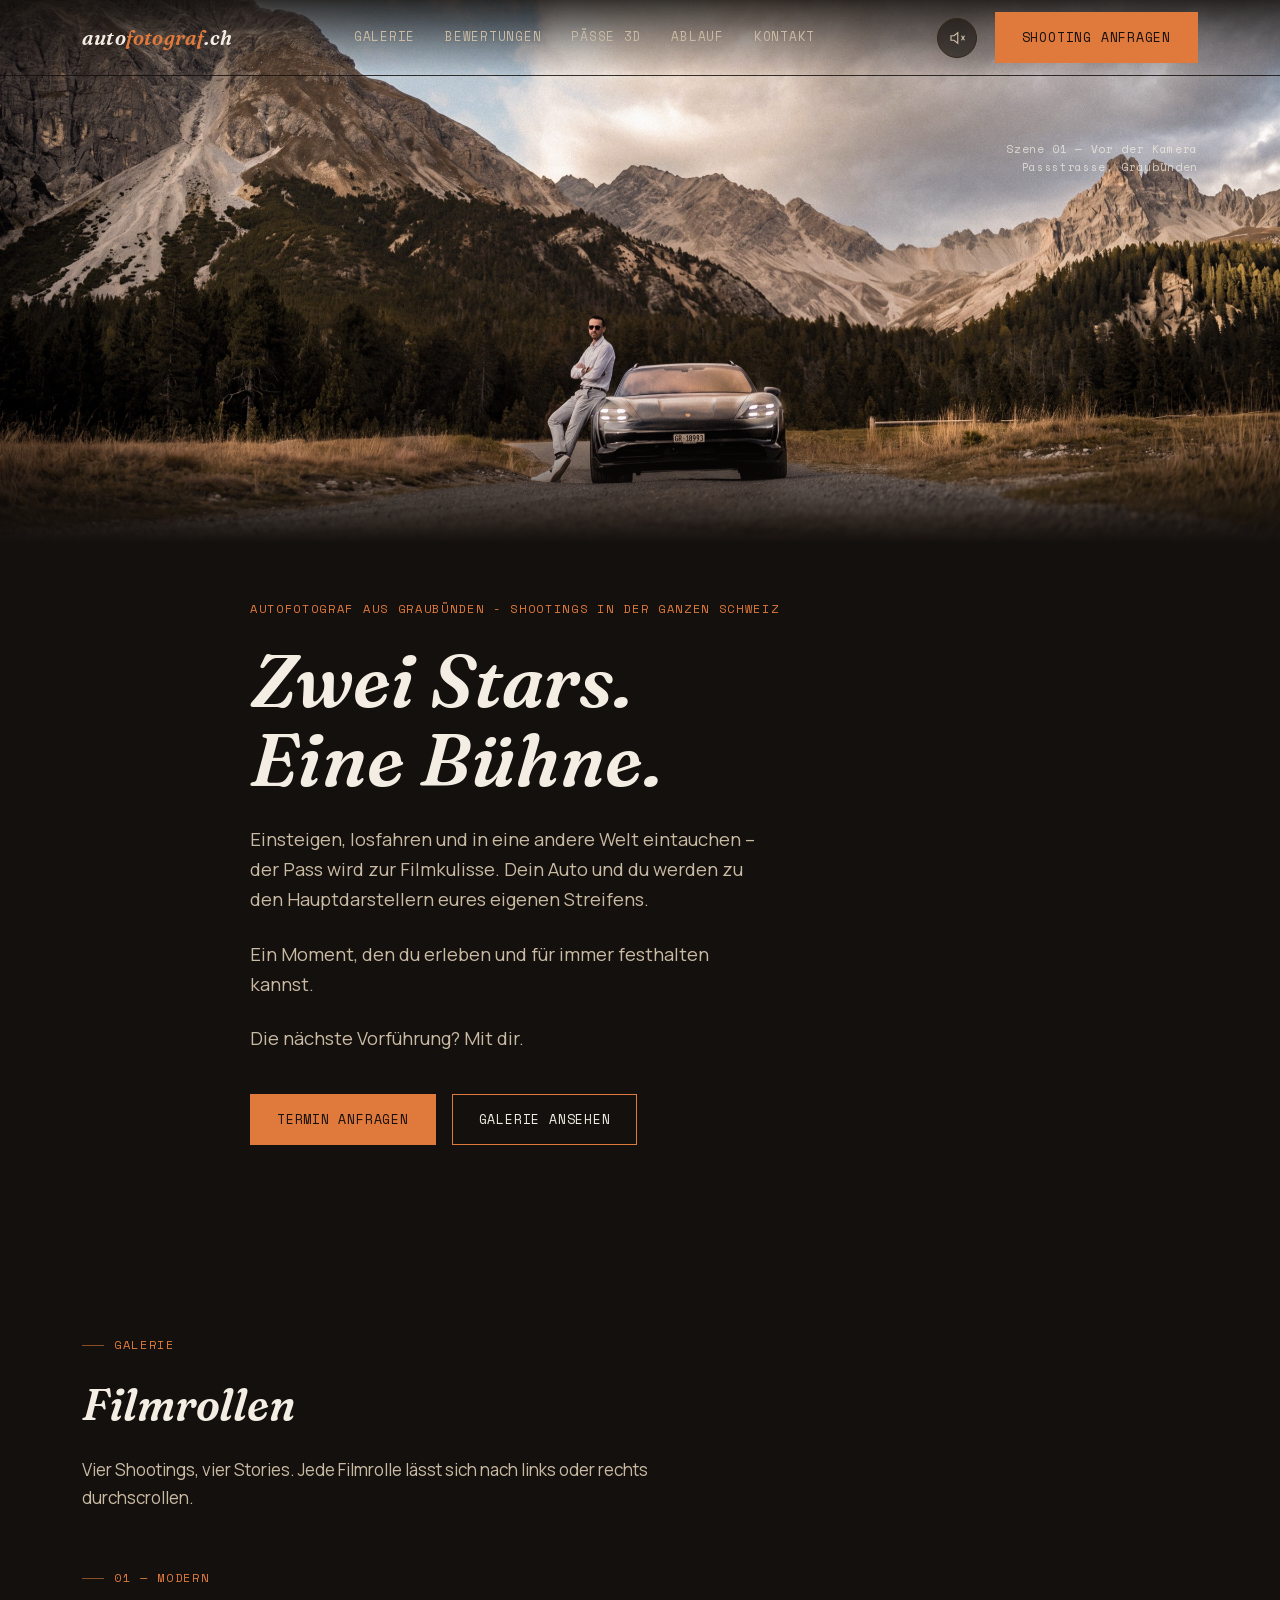
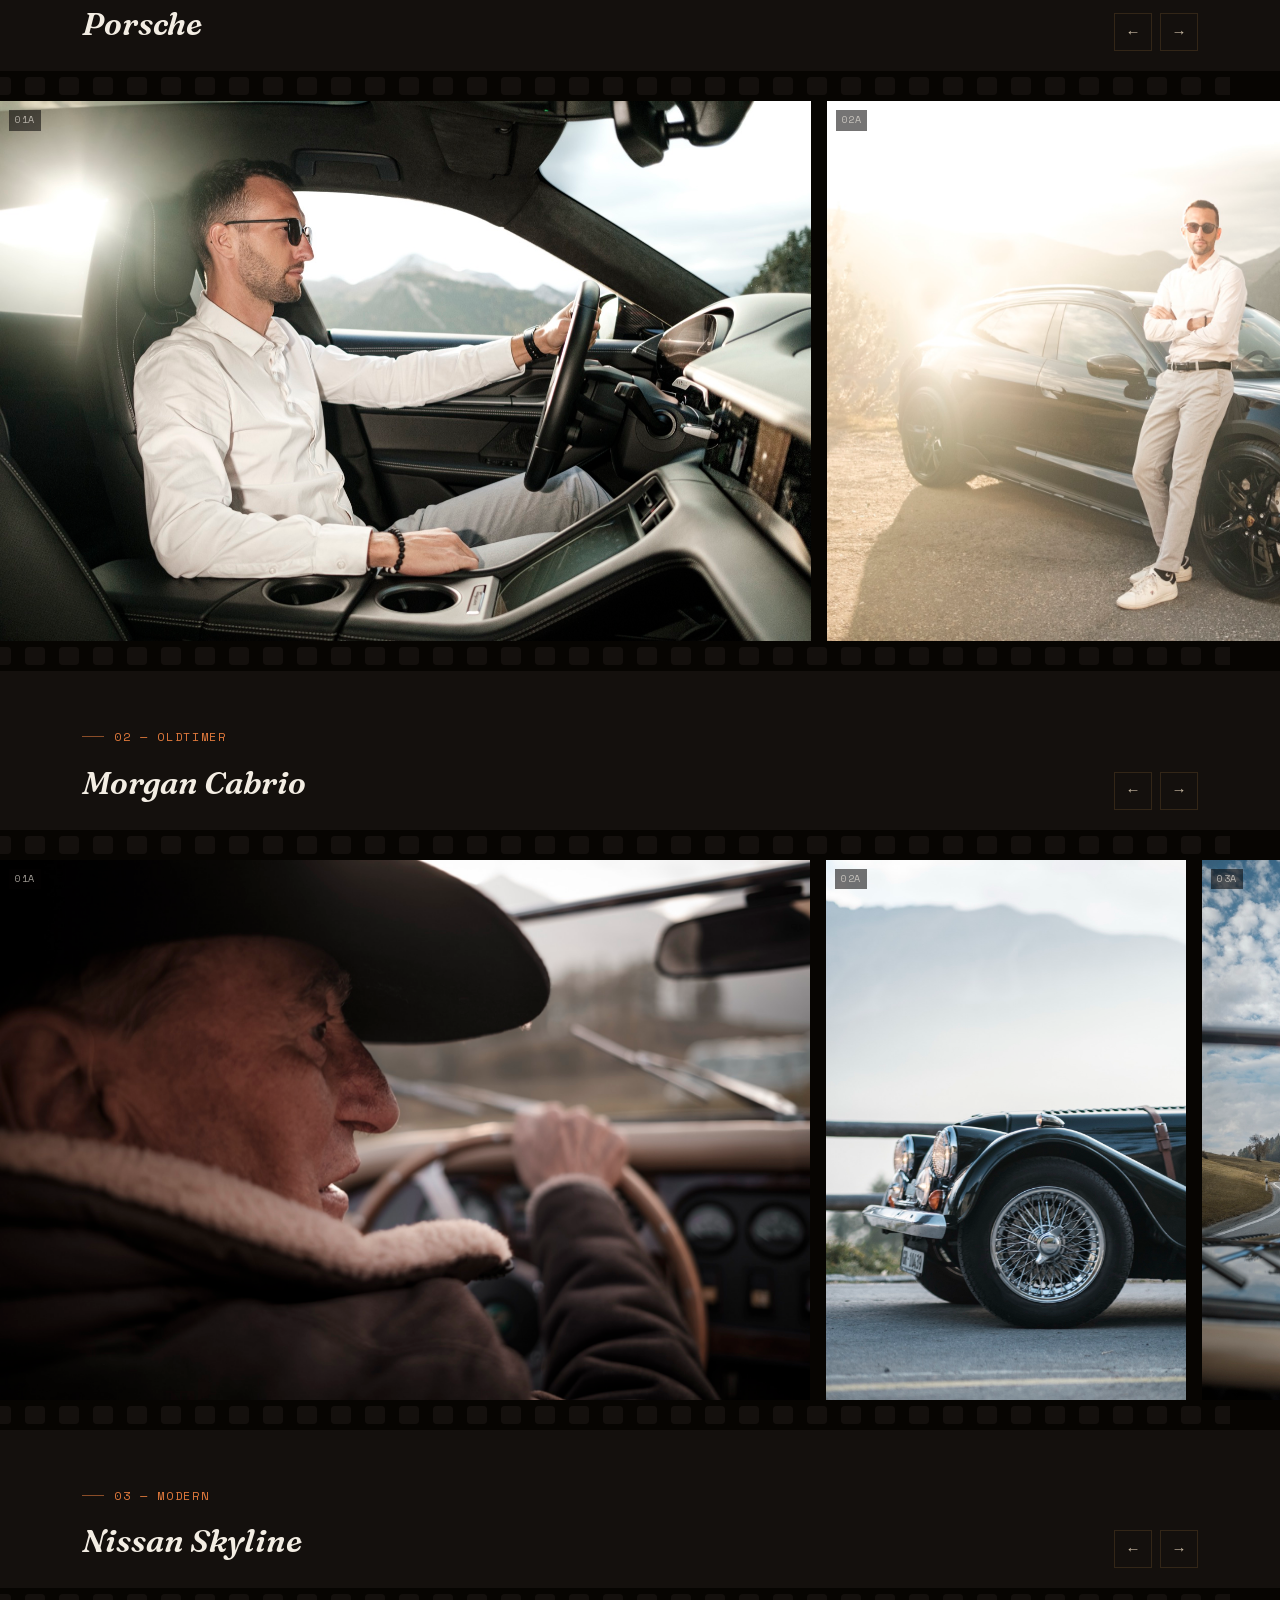
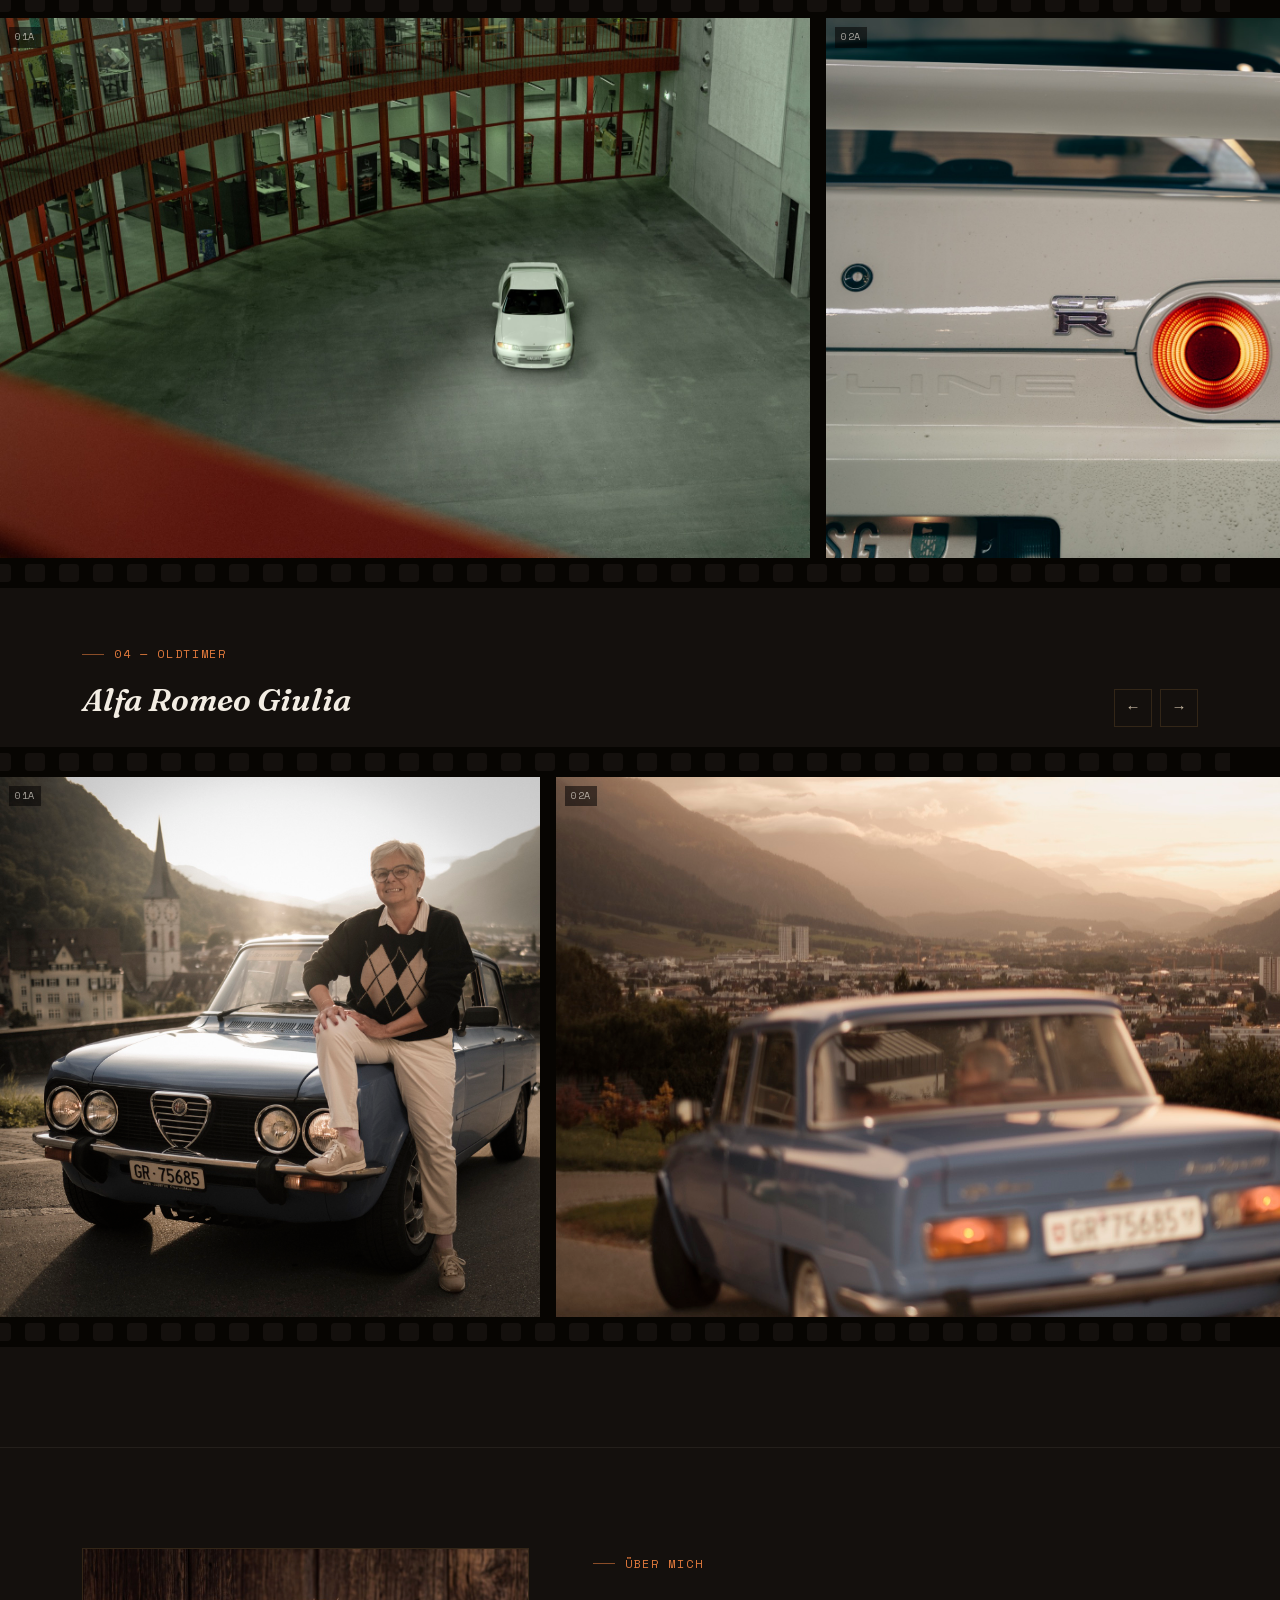
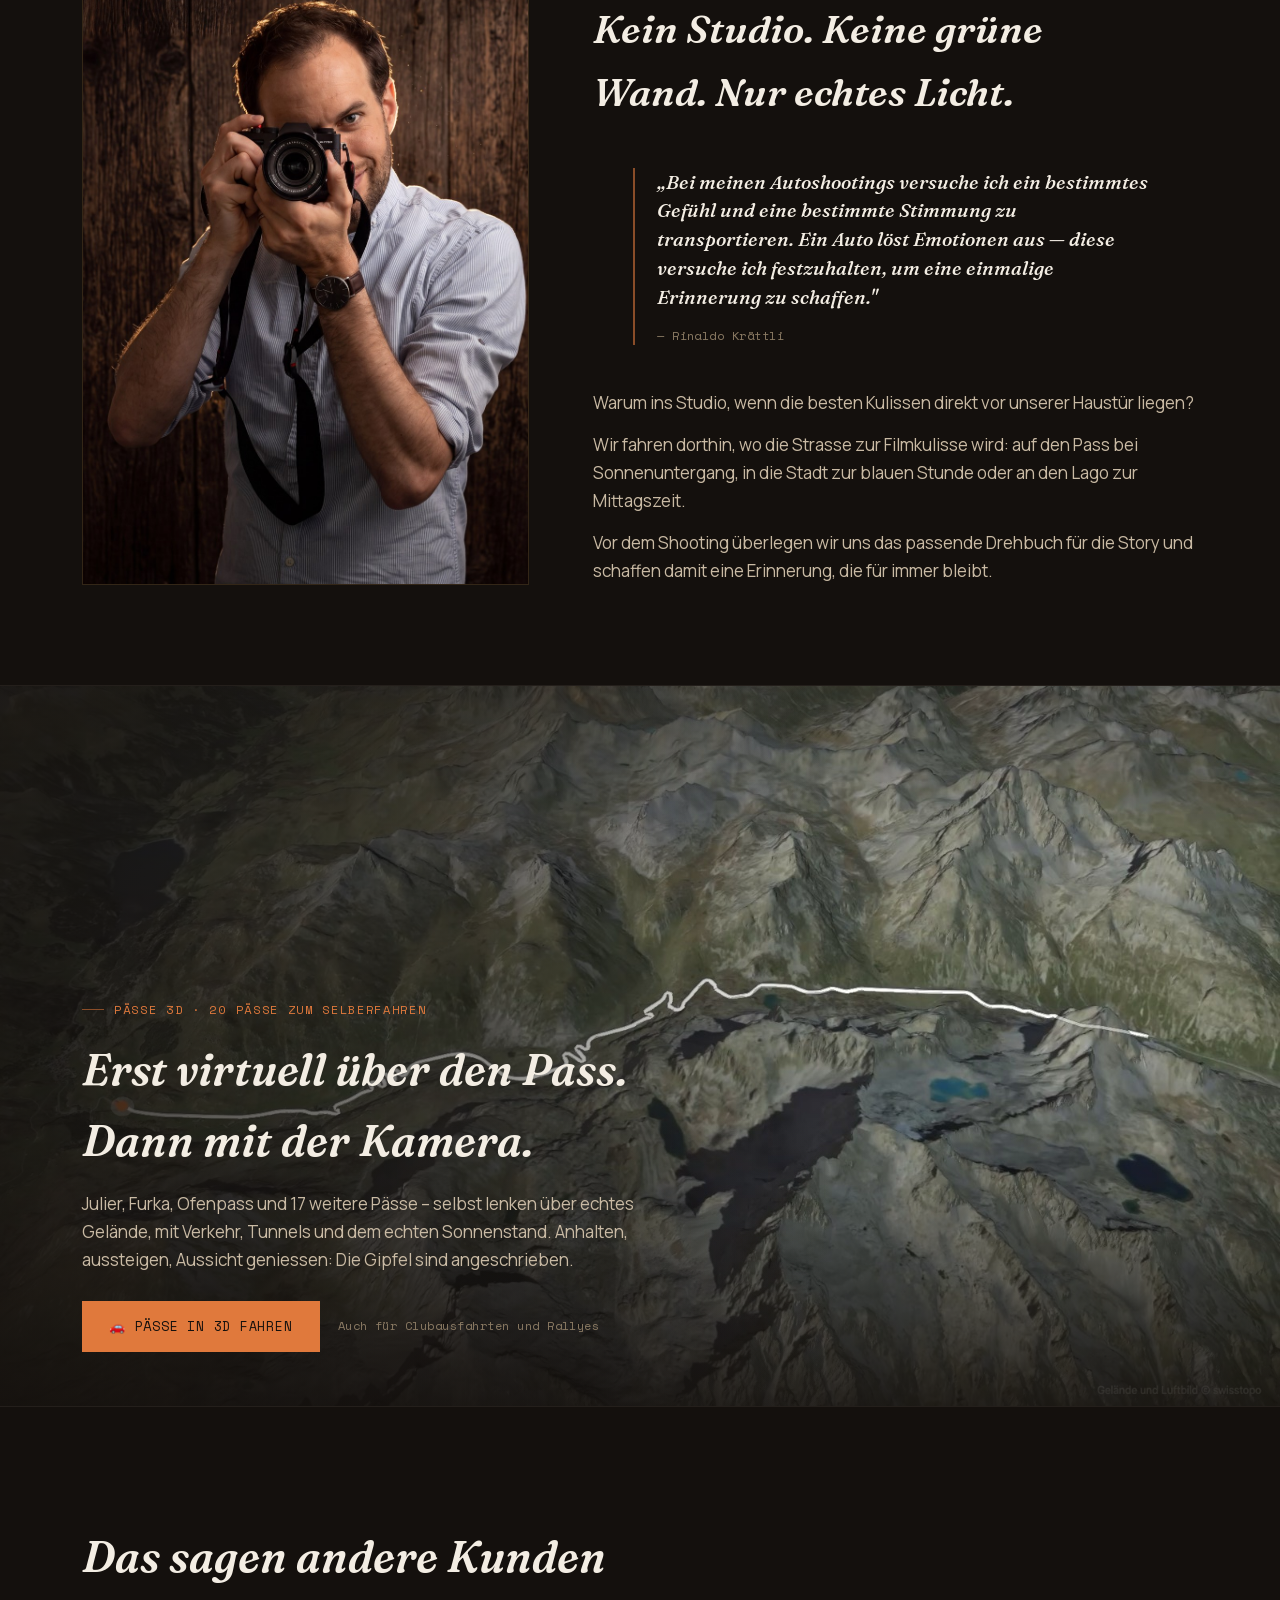
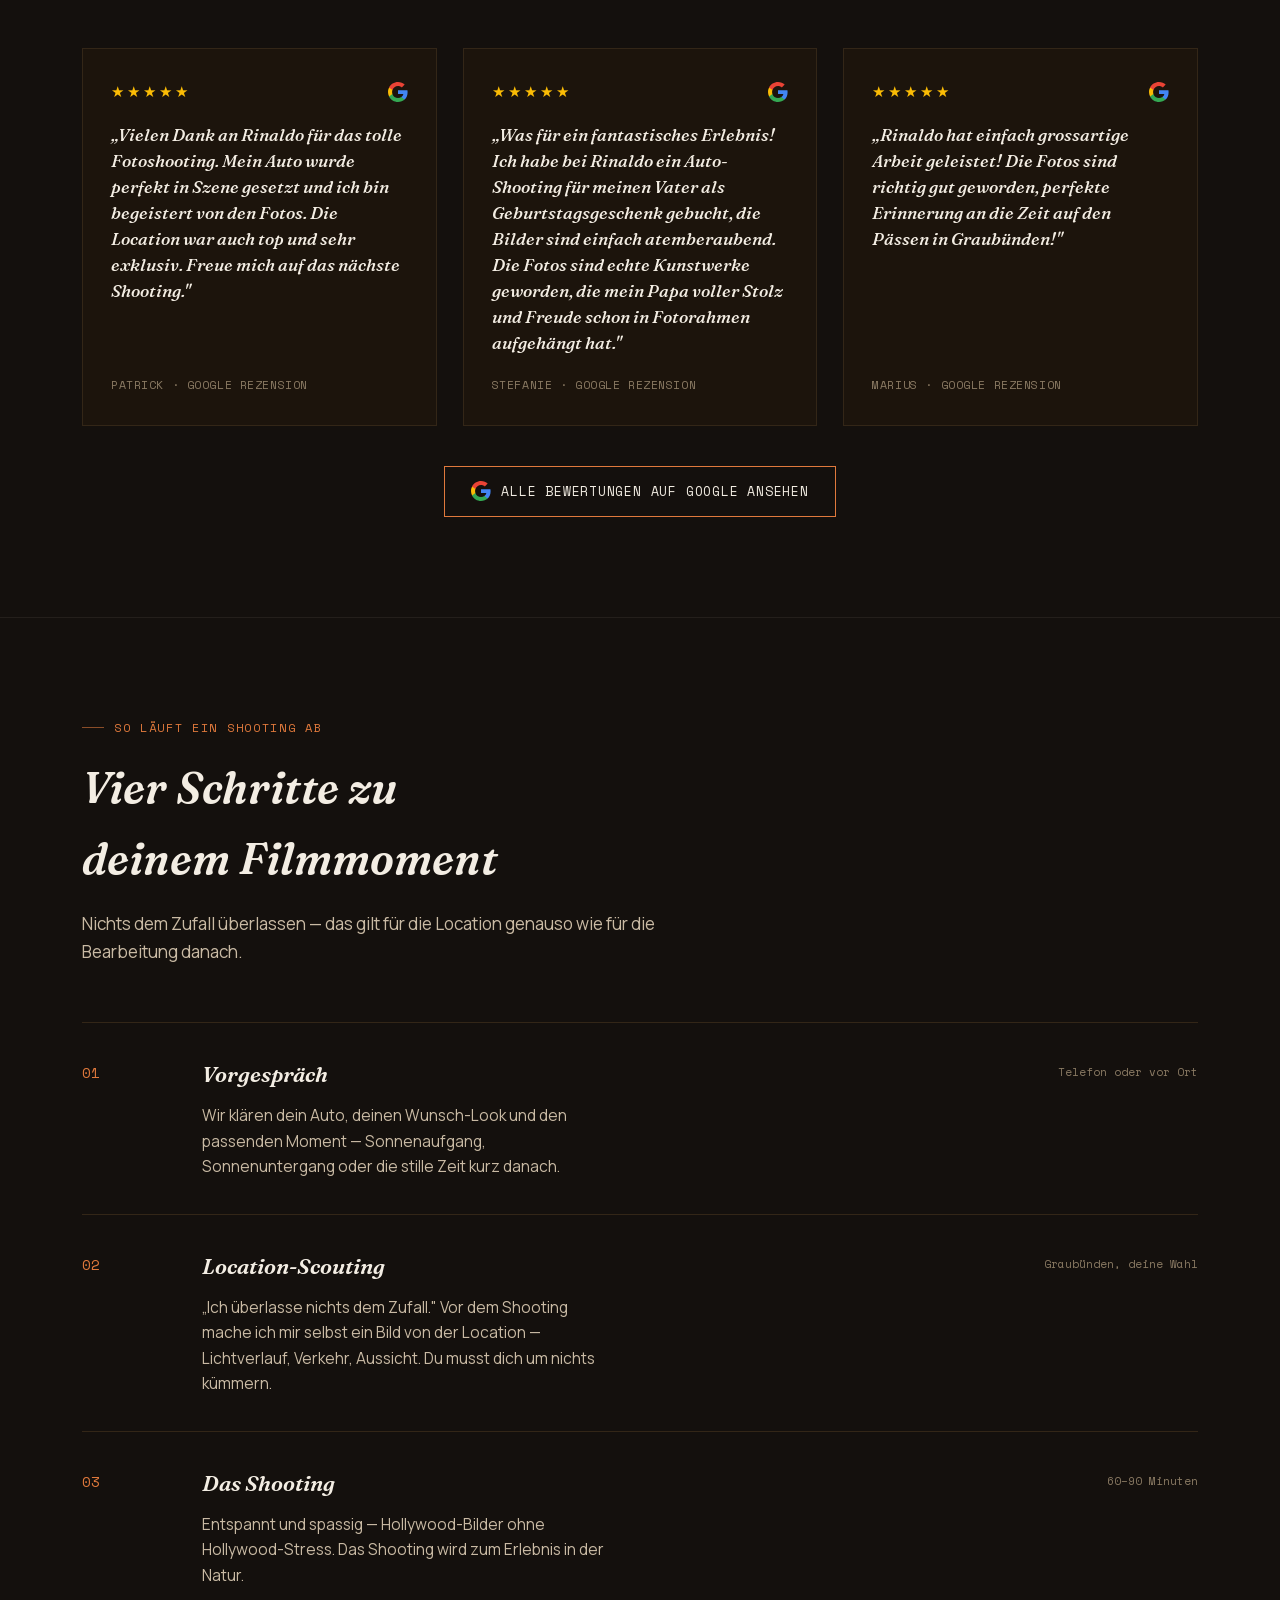
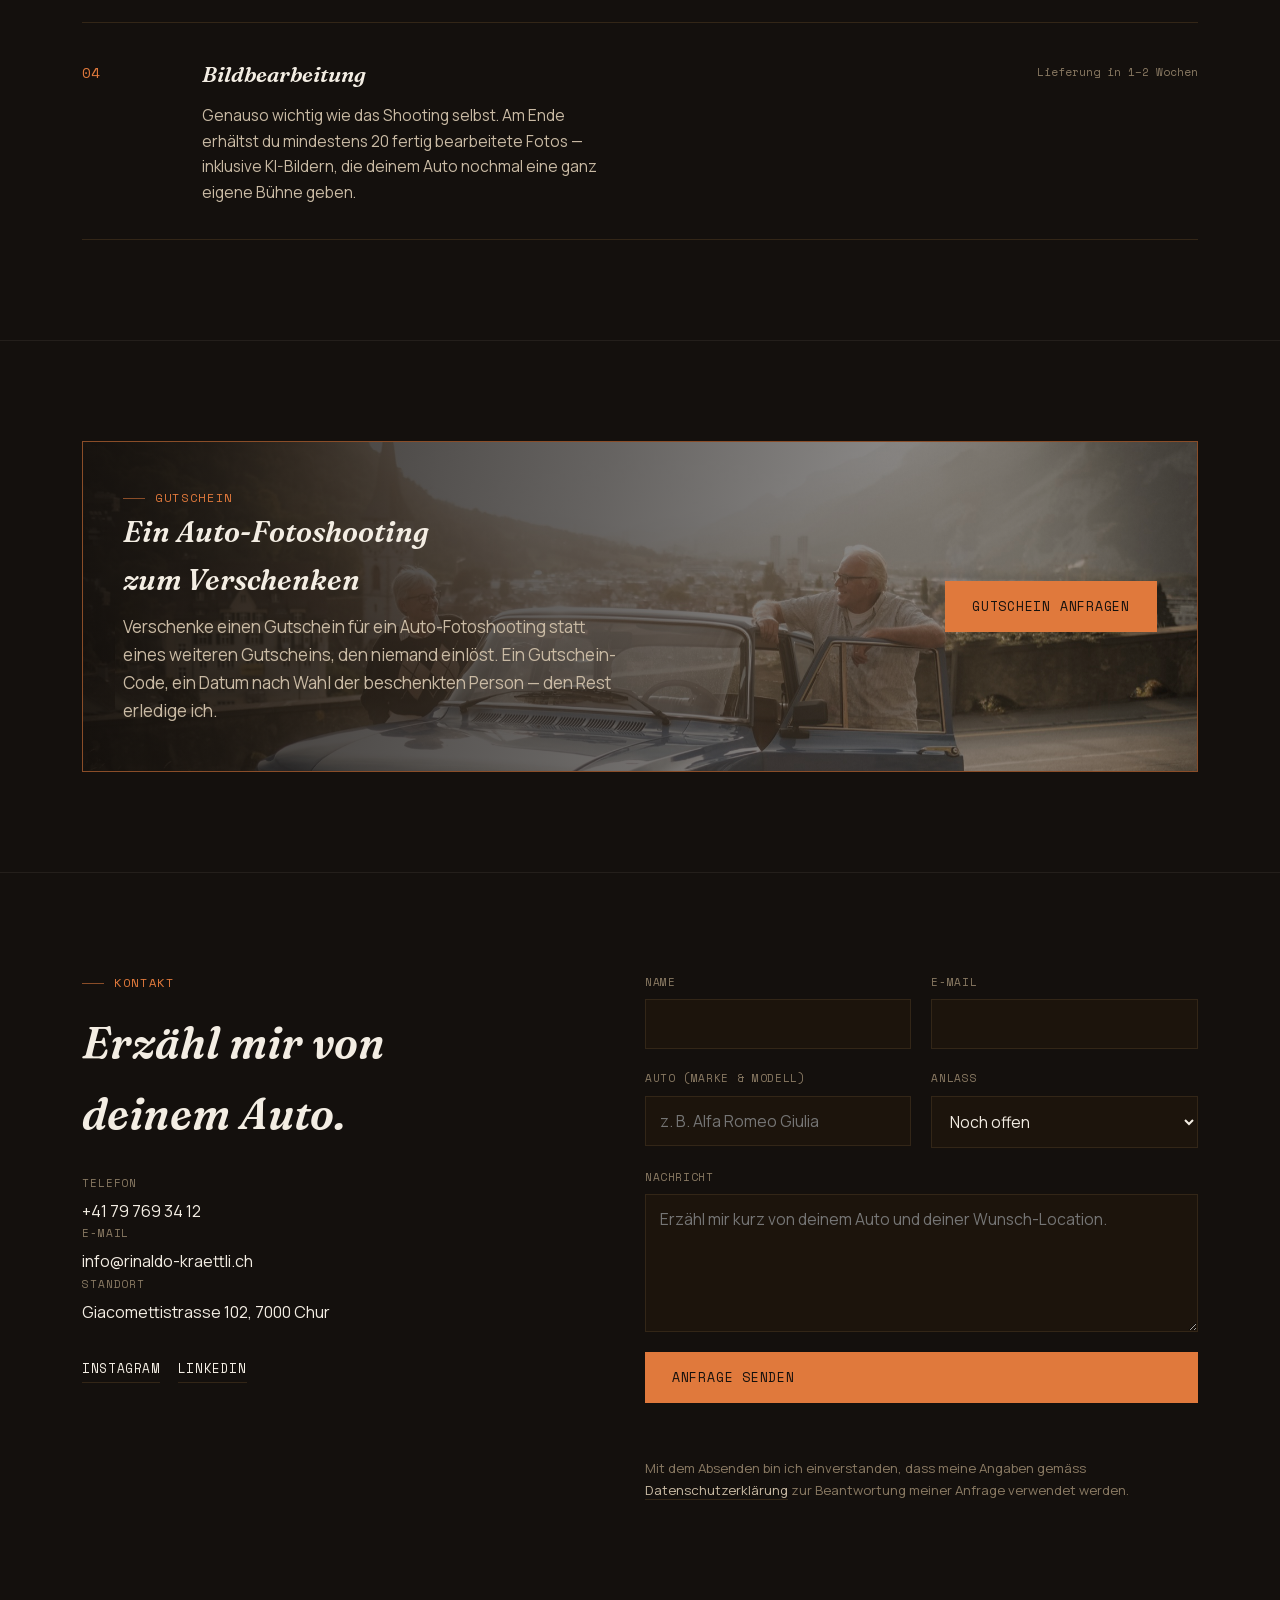
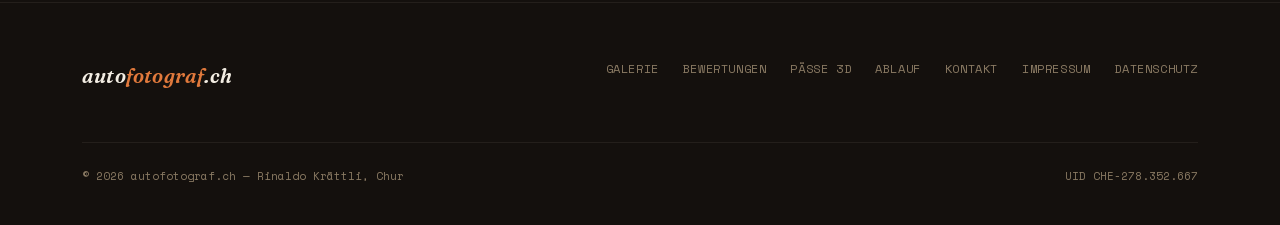
==== commit 6a892ef1: "Pässe 3D: steer yourself, traffic and collisions, tunnels with lights, free walking, seasons Manual " ====
--- a/index.html
+++ b/index.html
@@ -412,7 +412,7 @@
         <div class="wrap">
           <div class="eyebrow">Pässe 3D · 20 Pässe zum Selberfahren</div>
           <h2 id="pass-teaser-heading">Erst virtuell über den Pass. Dann mit der Kamera.</h2>
-          <p>Julier, Furka, Ofenpass und 17 weitere Pässe – über echtes Gelände, mit den besten Fotohalten und der Uhrzeit, wann dort das Licht stimmt. Anhalten, aussteigen, Aussicht geniessen: Die Gipfel sind angeschrieben.</p>
+          <p>Julier, Furka, Ofenpass und 17 weitere Pässe – selbst lenken über echtes Gelände, mit Verkehr, Tunnels und dem echten Sonnenstand. Anhalten, aussteigen, Aussicht geniessen: Die Gipfel sind angeschrieben.</p>
           <div class="pass-teaser-actions">
             <a class="btn btn-solid" href="paessefahrten.html" data-track="Startseite Pässe 3D">🚗 Pässe in 3D fahren</a>
             <span>Auch für Clubausfahrten und Rallyes</span>
